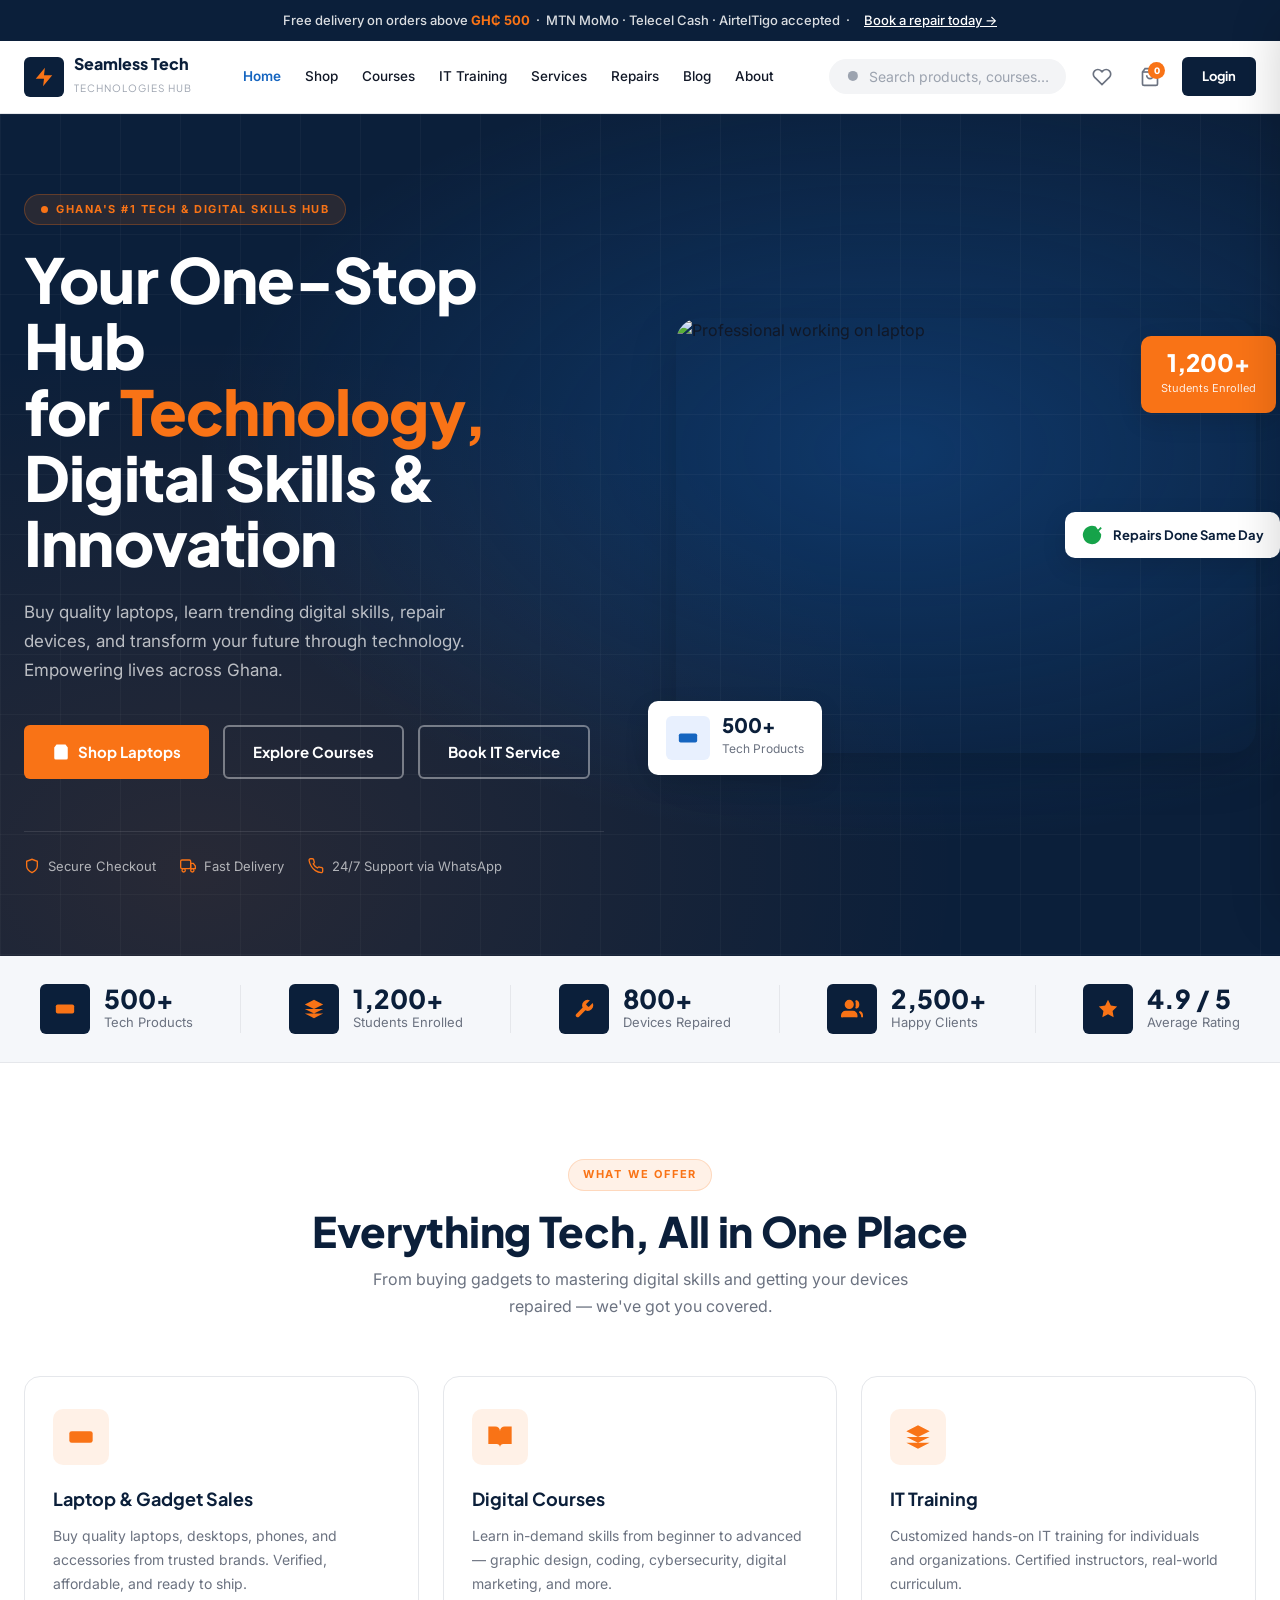
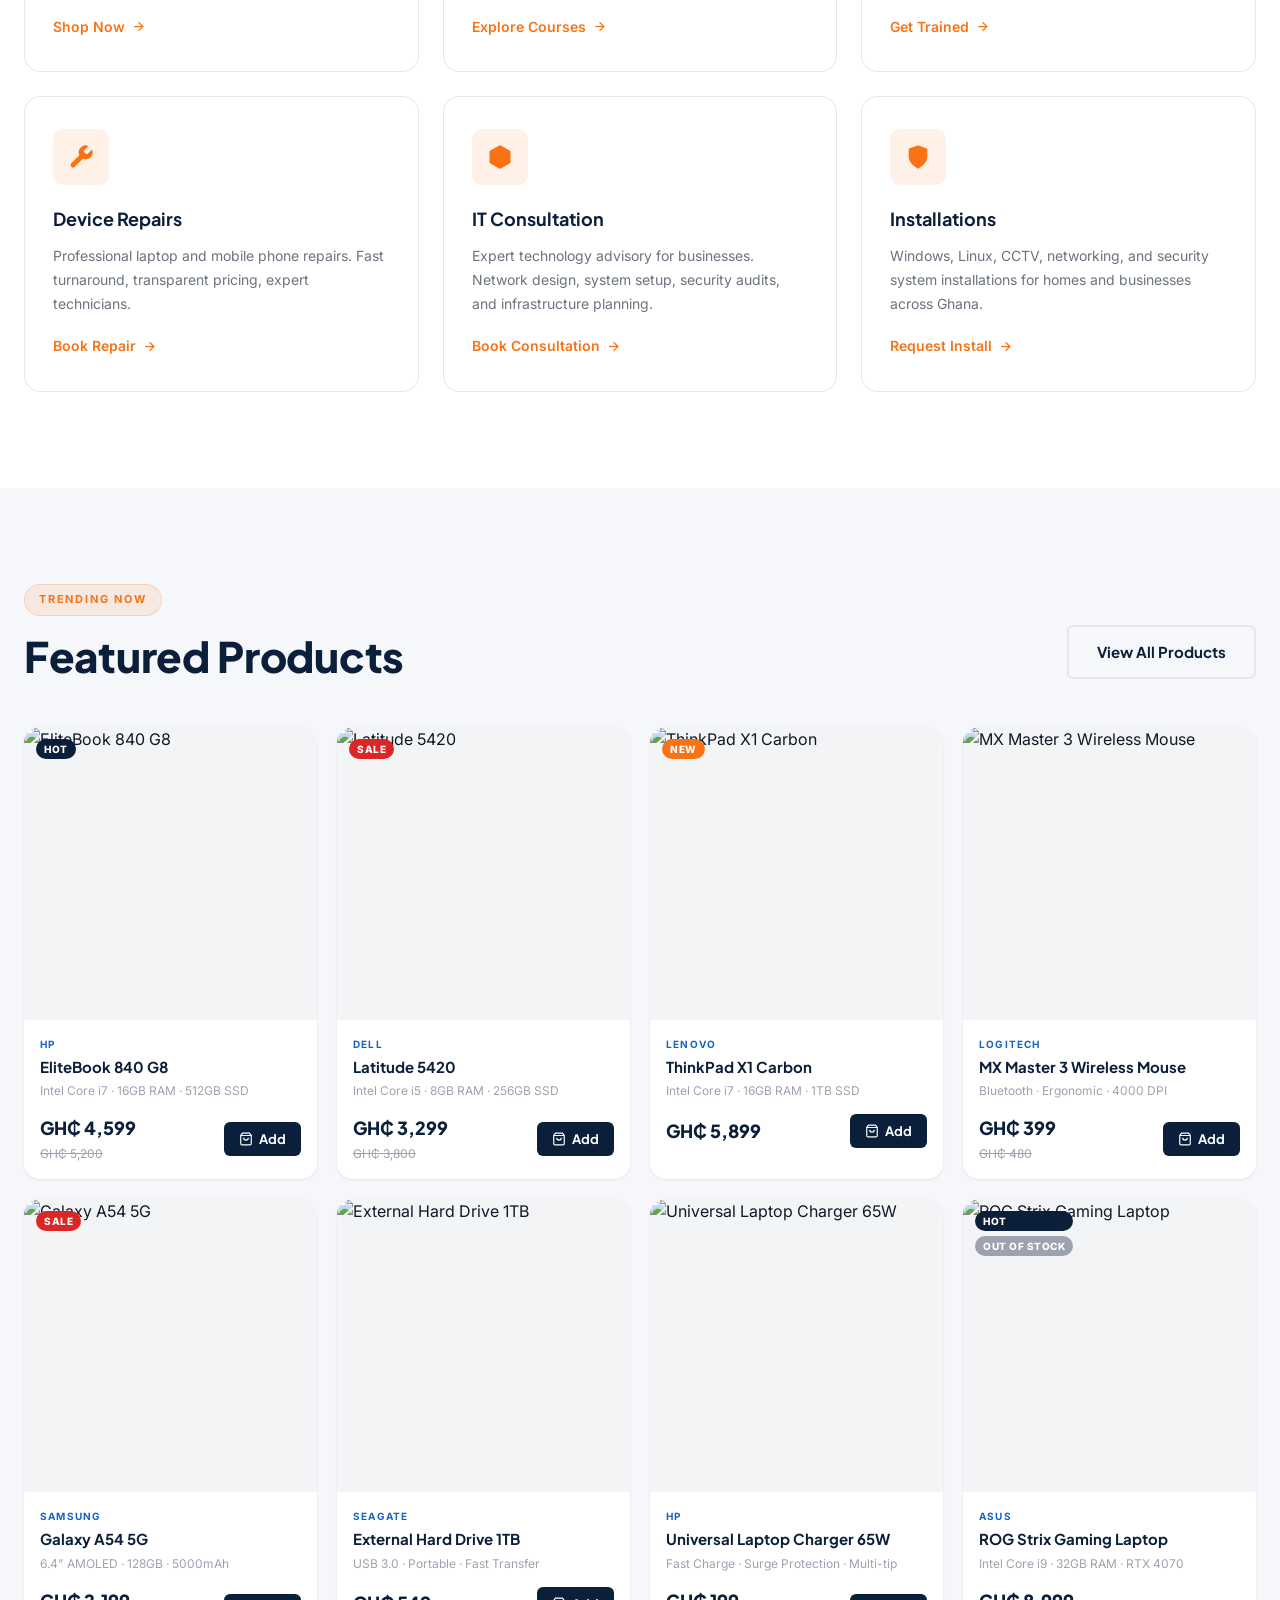
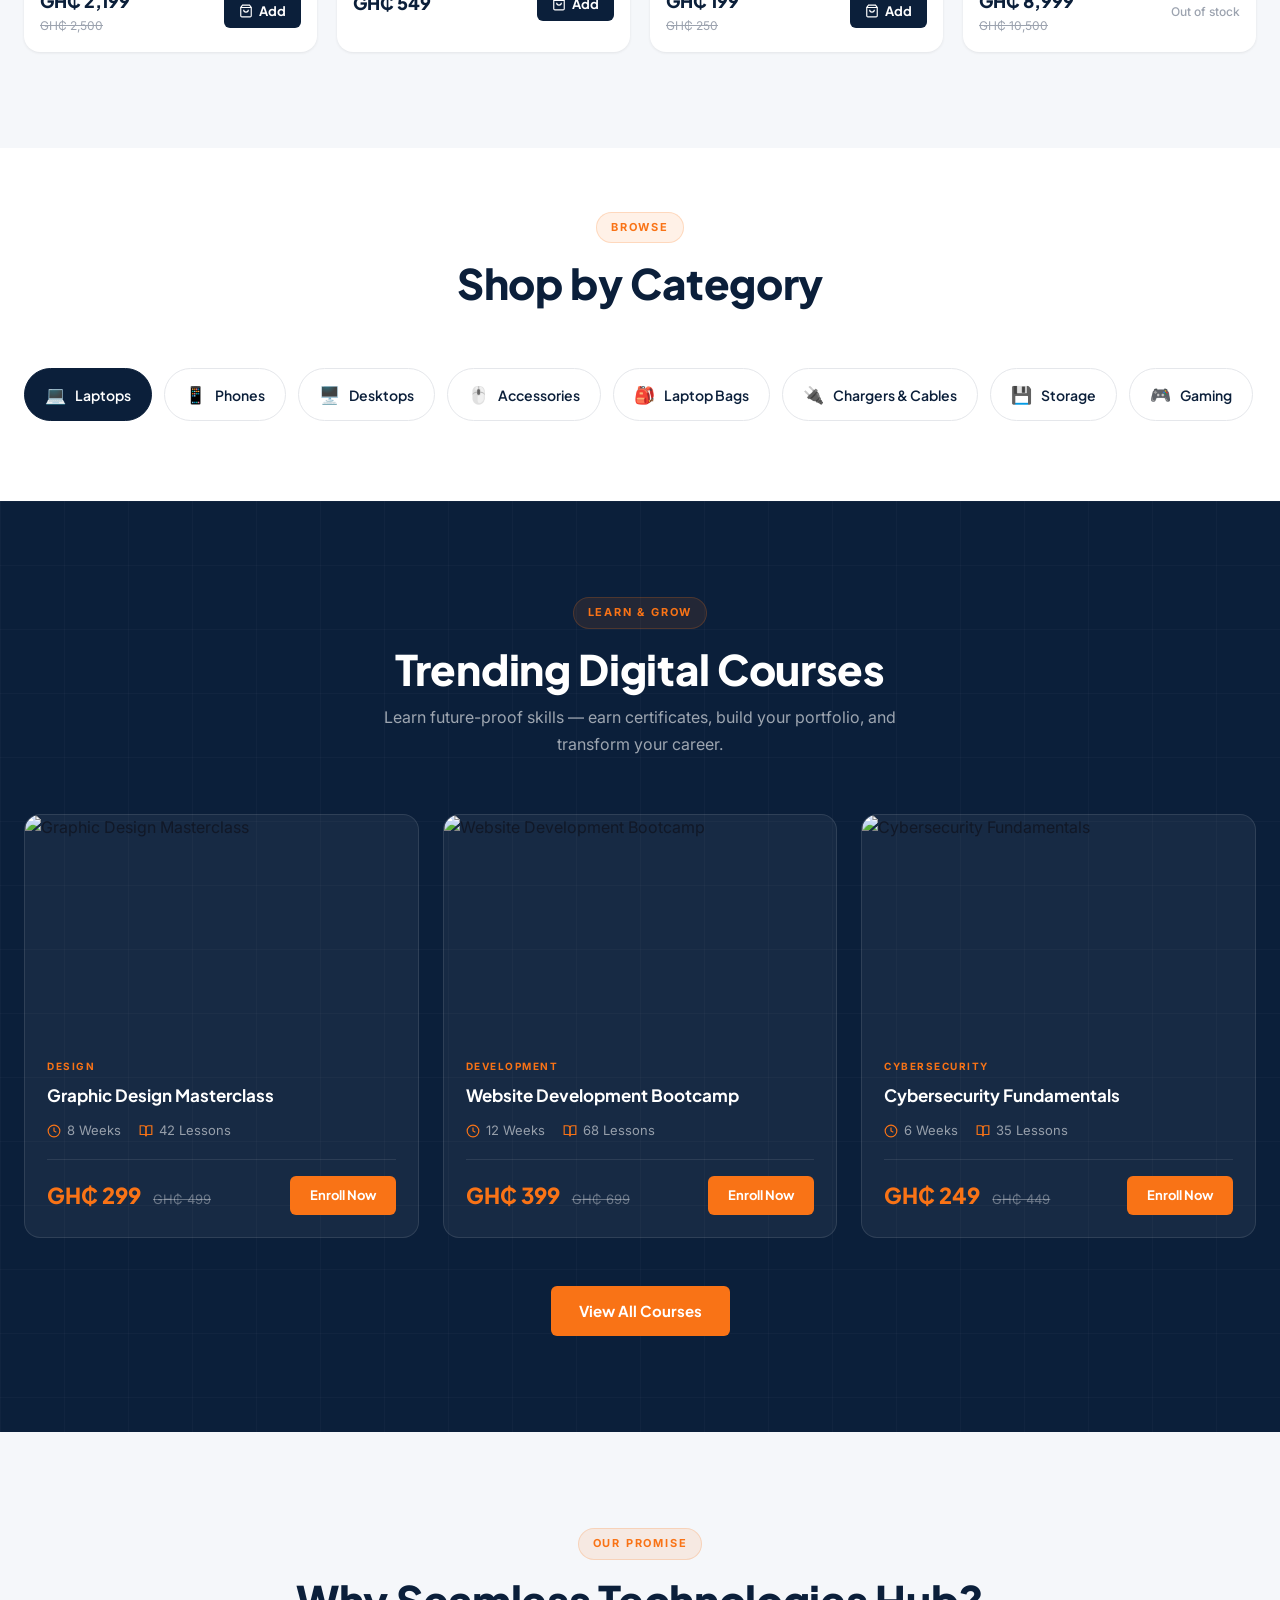
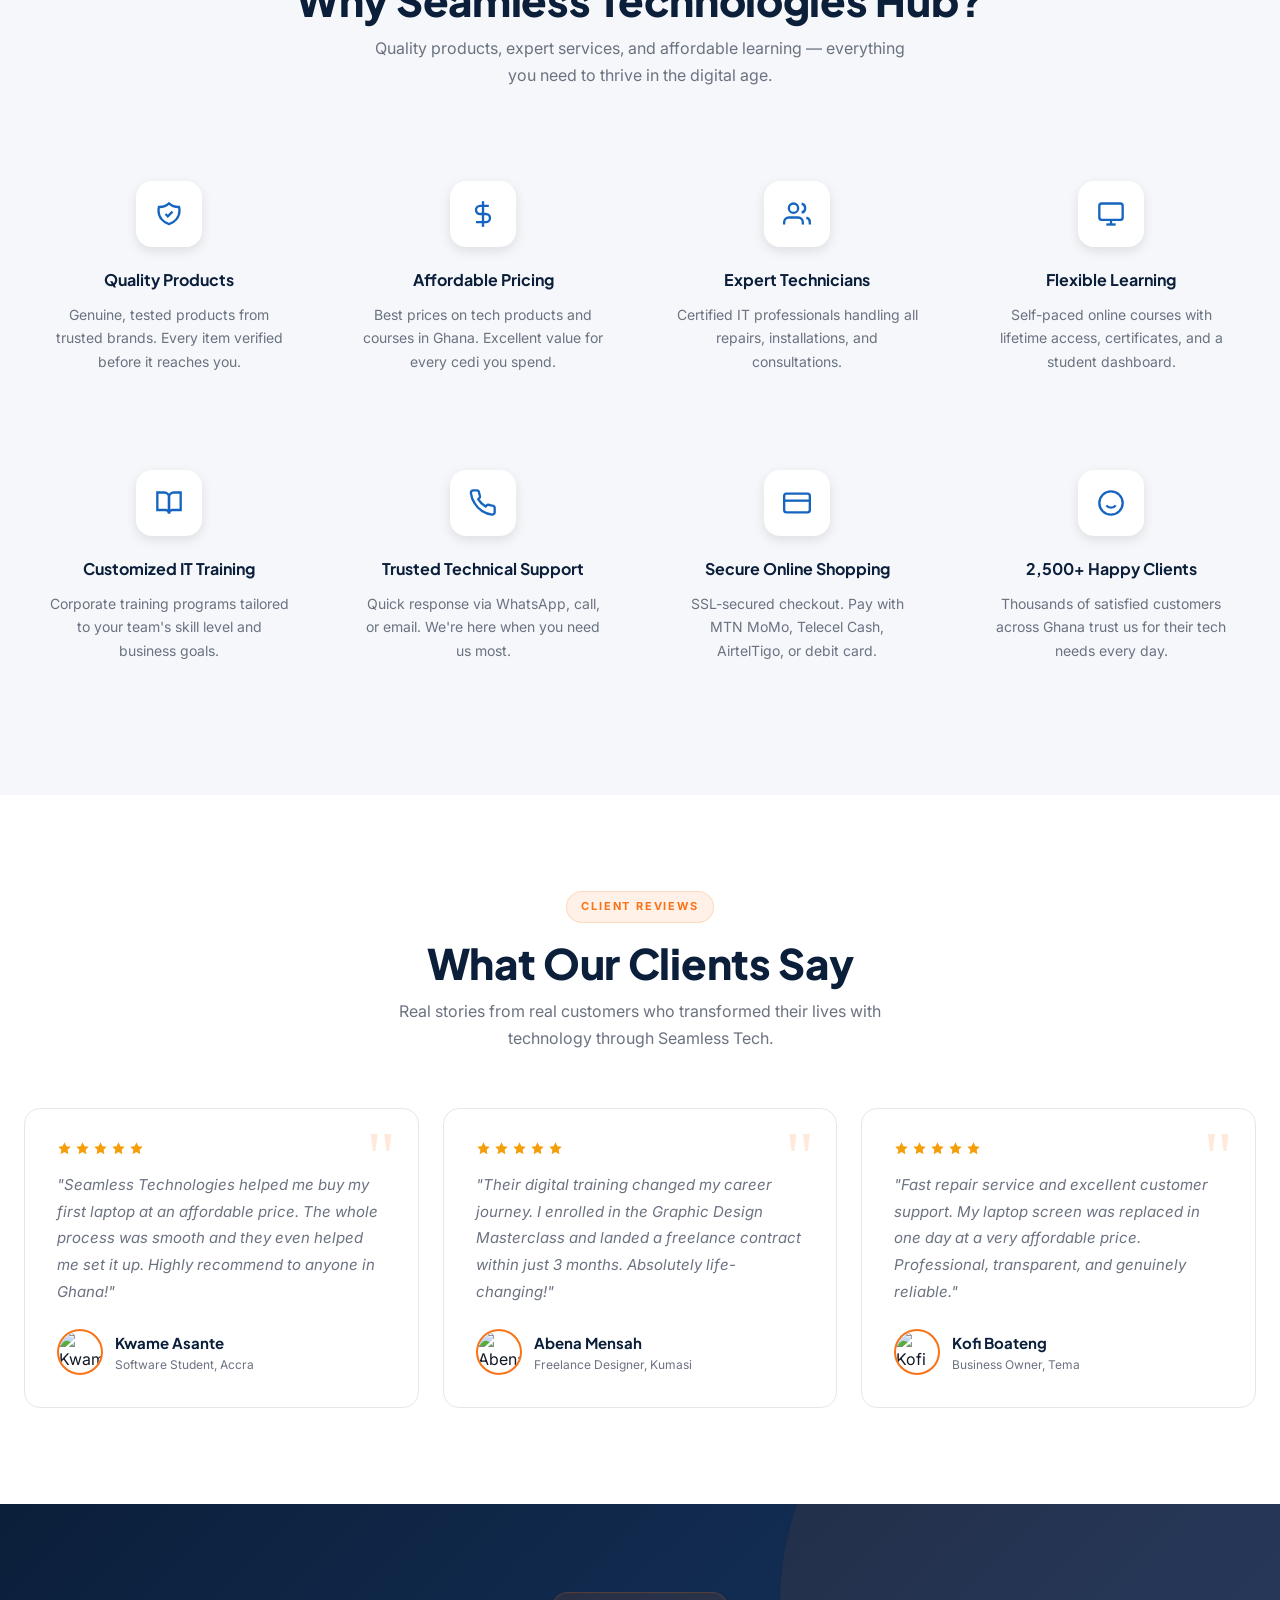
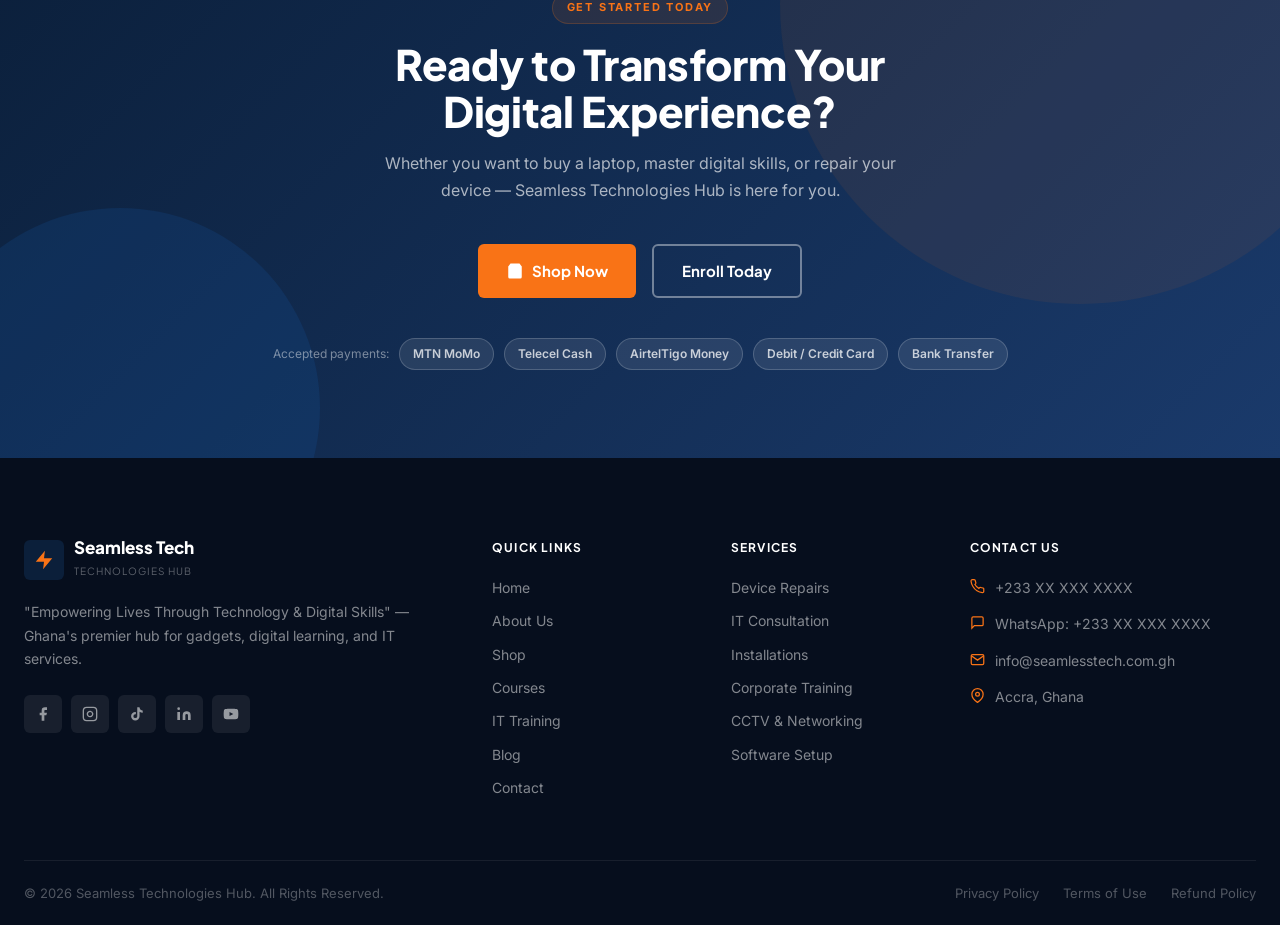
==== index.html @ dd92c3e2 "feat: homepage + project context for Seamless Technologies Hub Complete homepage build for Ghanaian " ====
<!DOCTYPE html>
<html lang="en">
<head>
  <meta charset="UTF-8">
  <meta name="viewport" content="width=device-width, initial-scale=1.0">
  <title>Seamless Technologies Hub — Empowering Lives Through Technology & Digital Skills</title>
  <meta name="description" content="Ghana's one-stop hub for quality laptops, digital courses, IT training, device repairs, and tech consultations.">
  <link rel="preconnect" href="https://fonts.googleapis.com">
  <link rel="preconnect" href="https://fonts.gstatic.com" crossorigin>
  <link href="https://fonts.googleapis.com/css2?family=Plus+Jakarta+Sans:wght@400;500;600;700;800&family=Inter:wght@300;400;500;600&display=swap" rel="stylesheet">
  <style>
    /* ─── DESIGN TOKENS ─────────────────────────────── */
    :root {
      --navy:       #0B1F3A;
      --navy-mid:   #1A3A6B;
      --blue:       #1565C0;
      --blue-lt:    #E8F0FE;
      --orange:     #F97316;
      --orange-dk:  #EA6508;
      --white:      #FFFFFF;
      --off-white:  #F5F7FA;
      --gray-100:   #F3F4F6;
      --gray-200:   #E5E7EB;
      --gray-400:   #9CA3AF;
      --gray-600:   #6B7280;
      --gray-900:   #111827;
      --green:      #16A34A;
      --red:        #DC2626;
      --amber:      #F59E0B;

      --font-head: 'Plus Jakarta Sans', sans-serif;
      --font-body: 'Inter', sans-serif;

      --shadow-sm: 0 1px 3px rgba(0,0,0,0.08);
      --shadow-md: 0 4px 12px rgba(0,0,0,0.10);
      --shadow-lg: 0 8px 24px rgba(0,0,0,0.12);
      --shadow-xl: 0 16px 48px rgba(0,0,0,0.18);

      --r-sm:   6px;
      --r-md:   10px;
      --r-lg:   16px;
      --r-xl:   24px;
      --r-full: 9999px;

      --ease: 200ms ease;
      --max-w: 1280px;
    }

    /* ─── RESET ─────────────────────────────────────── */
    *, *::before, *::after { box-sizing: border-box; margin: 0; padding: 0; }
    html { scroll-behavior: smooth; }
    body {
      font-family: var(--font-body);
      color: var(--gray-900);
      background: var(--white);
      line-height: 1.6;
      -webkit-font-smoothing: antialiased;
    }
    a { text-decoration: none; color: inherit; }
    img { display: block; max-width: 100%; }
    ul { list-style: none; }
    button { cursor: pointer; border: none; background: none; font-family: inherit; }

    /* ─── LAYOUT ─────────────────────────────────────── */
    .container { max-width: var(--max-w); margin: 0 auto; padding: 0 24px; }

    /* ─── TYPOGRAPHY HELPERS ─────────────────────────── */
    .eyebrow {
      display: inline-flex;
      align-items: center;
      gap: 8px;
      font-size: 11px;
      font-weight: 700;
      letter-spacing: 1.8px;
      text-transform: uppercase;
      color: var(--orange);
      background: rgba(249,115,22,0.10);
      border: 1px solid rgba(249,115,22,0.20);
      padding: 6px 14px;
      border-radius: var(--r-full);
      margin-bottom: 16px;
    }
    .section-title {
      font-family: var(--font-head);
      font-size: clamp(28px, 4vw, 42px);
      font-weight: 800;
      color: var(--navy);
      line-height: 1.12;
      letter-spacing: -0.3px;
    }
    .section-sub {
      font-size: 16px;
      color: var(--gray-600);
      margin-top: 12px;
      line-height: 1.7;
    }
    .section-head {
      text-align: center;
      margin-bottom: 56px;
    }
    .section-head .section-sub { max-width: 560px; margin: 12px auto 0; }

    /* ─── BUTTONS ────────────────────────────────────── */
    .btn {
      display: inline-flex;
      align-items: center;
      gap: 8px;
      padding: 13px 28px;
      border-radius: var(--r-sm);
      font-family: var(--font-head);
      font-weight: 700;
      font-size: 15px;
      transition: all var(--ease);
      cursor: pointer;
      border: none;
    }
    .btn svg { width: 18px; height: 18px; fill: currentColor; flex-shrink: 0; }
    .btn-primary { background: var(--orange); color: var(--white); }
    .btn-primary:hover { background: var(--orange-dk); transform: translateY(-2px); box-shadow: 0 8px 24px rgba(249,115,22,0.35); }
    .btn-navy { background: var(--navy); color: var(--white); }
    .btn-navy:hover { background: var(--navy-mid); transform: translateY(-2px); }
    .btn-ghost { background: transparent; color: var(--white); border: 2px solid rgba(255,255,255,0.40); }
    .btn-ghost:hover { background: var(--white); color: var(--navy); border-color: var(--white); }
    .btn-outline { background: transparent; color: var(--navy); border: 2px solid var(--gray-200); }
    .btn-outline:hover { border-color: var(--navy); background: var(--navy); color: var(--white); }
    .btn-sm { padding: 9px 18px; font-size: 13px; }

    /* ─── BADGES ─────────────────────────────────────── */
    .badge {
      display: inline-flex;
      align-items: center;
      font-size: 10px;
      font-weight: 800;
      letter-spacing: 0.5px;
      text-transform: uppercase;
      padding: 3px 8px;
      border-radius: var(--r-full);
      line-height: 1.4;
    }
    .badge-hot  { background: var(--navy);   color: var(--white); }
    .badge-sale { background: var(--red);    color: var(--white); }
    .badge-new  { background: var(--orange); color: var(--white); }
    .badge-oos  { background: var(--gray-400); color: var(--white); }

    /* ═══════════════════════════════════════════════════
       ANNOUNCEMENT BAR
    ═══════════════════════════════════════════════════ */
    .announce-bar {
      background: var(--navy);
      color: rgba(255,255,255,0.85);
      text-align: center;
      padding: 10px 24px;
      font-size: 13px;
      font-weight: 500;
    }
    .announce-bar strong { color: var(--orange); }
    .announce-bar a { color: var(--white); text-decoration: underline; margin-left: 8px; }

    /* ═══════════════════════════════════════════════════
       HEADER
    ═══════════════════════════════════════════════════ */
    .site-header {
      position: sticky;
      top: 0;
      z-index: 200;
      background: var(--white);
      border-bottom: 1px solid var(--gray-200);
      transition: box-shadow var(--ease);
    }
    .site-header.scrolled { box-shadow: var(--shadow-md); }

    .nav-wrap {
      display: flex;
      align-items: center;
      height: 72px;
      gap: 8px;
    }

    /* Logo */
    .logo {
      display: flex;
      align-items: center;
      gap: 10px;
      flex-shrink: 0;
      margin-right: 32px;
    }
    .logo-mark {
      width: 40px; height: 40px;
      background: var(--navy);
      border-radius: var(--r-sm);
      display: flex;
      align-items: center;
      justify-content: center;
    }
    .logo-mark svg { width: 22px; height: 22px; fill: var(--orange); }
    .logo-name { font-family: var(--font-head); }
    .logo-name strong { display: block; font-size: 16px; font-weight: 800; color: var(--navy); line-height: 1.1; }
    .logo-name span   { font-size: 10px; color: var(--gray-400); letter-spacing: 1px; text-transform: uppercase; }

    /* Nav links */
    .main-nav {
      display: flex;
      align-items: center;
      gap: 2px;
      flex: 1;
    }
    .nav-a {
      font-size: 13.5px;
      font-weight: 500;
      color: var(--gray-900);
      padding: 7px 11px;
      border-radius: var(--r-sm);
      transition: all var(--ease);
      white-space: nowrap;
    }
    .nav-a:hover { color: var(--blue); background: var(--blue-lt); }
    .nav-a.active { color: var(--blue); font-weight: 600; }

    /* Search */
    .search-wrap {
      display: flex;
      align-items: center;
      gap: 8px;
      background: var(--gray-100);
      border: 1.5px solid transparent;
      border-radius: var(--r-full);
      padding: 8px 16px;
      margin-left: auto;
      transition: all var(--ease);
    }
    .search-wrap:focus-within {
      border-color: var(--blue);
      background: var(--white);
      box-shadow: 0 0 0 3px var(--blue-lt);
    }
    .search-wrap svg { width: 15px; height: 15px; flex-shrink: 0; fill: var(--gray-400); }
    .search-wrap input {
      border: none; background: none; outline: none;
      font-size: 14px; font-family: var(--font-body);
      color: var(--gray-900); width: 180px;
    }
    .search-wrap input::placeholder { color: var(--gray-400); }

    /* Icon buttons */
    .icon-btn {
      width: 40px; height: 40px;
      display: flex; align-items: center; justify-content: center;
      border-radius: var(--r-sm);
      color: var(--gray-600);
      transition: all var(--ease);
      position: relative;
      flex-shrink: 0;
    }
    .icon-btn:hover { background: var(--gray-100); color: var(--navy); }
    .icon-btn svg { width: 20px; height: 20px; stroke: currentColor; fill: none; }
    .cart-badge {
      position: absolute; top: 5px; right: 5px;
      width: 17px; height: 17px;
      background: var(--orange); color: var(--white);
      font-size: 9px; font-weight: 800;
      border-radius: 50%;
      display: flex; align-items: center; justify-content: center;
    }

    .btn-login-nav {
      flex-shrink: 0;
      background: var(--navy); color: var(--white);
      padding: 9px 20px;
      border-radius: var(--r-sm);
      font-size: 13px; font-weight: 700;
      font-family: var(--font-head);
      transition: background var(--ease);
    }
    .btn-login-nav:hover { background: var(--blue); }

    .hamburger {
      display: none;
      flex-direction: column;
      gap: 5px;
      padding: 6px;
      border-radius: var(--r-sm);
      cursor: pointer;
      margin-left: auto;
    }
    .hamburger span { display: block; width: 22px; height: 2px; background: var(--gray-900); border-radius: 2px; transition: all 300ms ease; }

    /* Mobile nav dropdown */
    .mobile-nav {
      display: none;
      flex-direction: column;
      background: var(--white);
      border-top: 1px solid var(--gray-200);
      padding: 12px 0 20px;
      box-shadow: var(--shadow-md);
    }
    .mobile-nav.open { display: flex; }
    .mobile-nav .nav-a { padding: 11px 24px; border-radius: 0; }

    /* ═══════════════════════════════════════════════════
       HERO
    ═══════════════════════════════════════════════════ */
    .hero {
      background: var(--navy);
      min-height: 640px;
      display: flex;
      align-items: center;
      position: relative;
      overflow: hidden;
      padding: 80px 0;
    }
    .hero::before {
      content: '';
      position: absolute; inset: 0;
      background:
        radial-gradient(ellipse at 70% 40%, rgba(21,101,192,0.35) 0%, transparent 55%),
        radial-gradient(ellipse at 15% 90%, rgba(249,115,22,0.12) 0%, transparent 50%);
    }
    /* Decorative grid lines */
    .hero::after {
      content: '';
      position: absolute; inset: 0;
      background-image:
        linear-gradient(rgba(255,255,255,0.03) 1px, transparent 1px),
        linear-gradient(90deg, rgba(255,255,255,0.03) 1px, transparent 1px);
      background-size: 60px 60px;
    }

    .hero-grid {
      display: grid;
      grid-template-columns: 1fr 1fr;
      gap: 72px;
      align-items: center;
      position: relative;
      z-index: 1;
    }

    .hero-eyebrow {
      display: inline-flex;
      align-items: center;
      gap: 8px;
      background: rgba(249,115,22,0.12);
      border: 1px solid rgba(249,115,22,0.28);
      color: var(--orange);
      font-size: 11px;
      font-weight: 700;
      letter-spacing: 1.5px;
      text-transform: uppercase;
      padding: 6px 16px;
      border-radius: var(--r-full);
      margin-bottom: 22px;
    }
    .hero-pulse {
      width: 7px; height: 7px;
      background: var(--orange);
      border-radius: 50%;
      animation: pulse 1.6s ease-in-out infinite;
    }
    @keyframes pulse { 0%,100%{opacity:1;transform:scale(1)} 50%{opacity:0.4;transform:scale(0.8)} }

    .hero-title {
      font-family: var(--font-head);
      font-size: clamp(38px, 5.5vw, 62px);
      font-weight: 800;
      color: var(--white);
      line-height: 1.06;
      letter-spacing: -0.8px;
      margin-bottom: 22px;
    }
    .hero-title .accent { color: var(--orange); }

    .hero-sub {
      font-size: 17px;
      color: rgba(255,255,255,0.70);
      line-height: 1.70;
      margin-bottom: 40px;
      max-width: 480px;
    }

    .hero-actions {
      display: flex;
      flex-wrap: wrap;
      gap: 14px;
      margin-bottom: 52px;
    }

    .hero-trust {
      display: flex;
      gap: 24px;
      flex-wrap: wrap;
      padding-top: 24px;
      border-top: 1px solid rgba(255,255,255,0.10);
    }
    .hero-trust-item {
      display: flex;
      align-items: center;
      gap: 8px;
      font-size: 13px;
      color: rgba(255,255,255,0.65);
    }
    .hero-trust-item svg { width: 16px; height: 16px; stroke: var(--orange); fill: none; flex-shrink: 0; }

    /* Hero visual */
    .hero-visual { position: relative; }
    .hero-img {
      border-radius: var(--r-xl);
      overflow: hidden;
      box-shadow: var(--shadow-xl);
      aspect-ratio: 4/3;
    }
    .hero-img img {
      width: 100%; height: 100%;
      object-fit: cover;
    }

    /* Floating cards */
    .hero-float {
      position: absolute;
      background: var(--white);
      border-radius: var(--r-md);
      box-shadow: var(--shadow-lg);
    }
    .hf-1 {
      bottom: -22px; left: -28px;
      padding: 14px 18px;
      display: flex; align-items: center; gap: 12px;
    }
    .hf-1-icon {
      width: 44px; height: 44px;
      background: var(--blue-lt);
      border-radius: var(--r-sm);
      display: flex; align-items: center; justify-content: center;
      flex-shrink: 0;
    }
    .hf-1-icon svg { width: 22px; height: 22px; fill: var(--blue); }
    .hf-1 strong { display: block; font-family: var(--font-head); font-size: 20px; font-weight: 800; color: var(--navy); line-height: 1; }
    .hf-1 span   { font-size: 12px; color: var(--gray-600); }
    .hf-2 {
      top: 18px; right: -20px;
      background: var(--orange);
      color: var(--white);
      text-align: center;
      padding: 14px 20px;
      min-width: 110px;
    }
    .hf-2 strong { display: block; font-family: var(--font-head); font-size: 24px; font-weight: 800; line-height: 1; }
    .hf-2 span   { font-size: 11px; opacity: 0.88; }
    .hf-3 {
      top: 50%; right: -24px;
      transform: translateY(-50%);
      padding: 12px 16px;
      display: flex; align-items: center; gap: 10px;
    }
    .hf-3 svg { width: 22px; height: 22px; fill: var(--green); flex-shrink: 0; }
    .hf-3 strong { font-family: var(--font-head); font-size: 13px; font-weight: 700; color: var(--navy); }

    /* ═══════════════════════════════════════════════════
       SOCIAL PROOF STRIP
    ═══════════════════════════════════════════════════ */
    .proof-strip {
      background: var(--off-white);
      border-bottom: 1px solid var(--gray-200);
      padding: 28px 0;
    }
    .proof-grid {
      display: flex;
      align-items: center;
      justify-content: space-around;
      gap: 16px;
      flex-wrap: wrap;
    }
    .proof-item {
      display: flex;
      align-items: center;
      gap: 14px;
    }
    .proof-icon {
      width: 50px; height: 50px;
      background: var(--navy);
      border-radius: var(--r-sm);
      display: flex; align-items: center; justify-content: center;
      flex-shrink: 0;
    }
    .proof-icon svg { width: 22px; height: 22px; fill: var(--orange); }
    .proof-num   { font-family: var(--font-head); font-size: 26px; font-weight: 800; color: var(--navy); line-height: 1; }
    .proof-label { font-size: 13px; color: var(--gray-600); }
    .proof-divider { width: 1px; height: 48px; background: var(--gray-200); }

    /* ═══════════════════════════════════════════════════
       SERVICES
    ═══════════════════════════════════════════════════ */
    .services-sec { padding: 96px 0; background: var(--white); }

    .services-grid {
      display: grid;
      grid-template-columns: repeat(3, 1fr);
      gap: 24px;
    }
    .svc-card {
      padding: 32px 28px;
      border: 1.5px solid var(--gray-200);
      border-radius: var(--r-lg);
      transition: all 280ms ease;
      position: relative;
      overflow: hidden;
      cursor: pointer;
    }
    .svc-card::after {
      content: '';
      position: absolute; inset: 0;
      background: linear-gradient(135deg, var(--navy) 0%, var(--navy-mid) 100%);
      opacity: 0;
      transition: opacity 280ms ease;
    }
    .svc-card:hover { border-color: var(--navy); transform: translateY(-5px); box-shadow: var(--shadow-lg); }
    .svc-card:hover::after { opacity: 1; }
    .svc-card > * { position: relative; z-index: 1; }

    .svc-icon {
      width: 56px; height: 56px;
      background: rgba(249,115,22,0.10);
      border-radius: var(--r-md);
      display: flex; align-items: center; justify-content: center;
      margin-bottom: 20px;
      transition: background var(--ease);
    }
    .svc-icon svg { width: 28px; height: 28px; fill: var(--orange); }
    .svc-card:hover .svc-icon { background: rgba(249,115,22,0.18); }

    .svc-title { font-family: var(--font-head); font-size: 18px; font-weight: 700; color: var(--navy); margin-bottom: 10px; transition: color var(--ease); }
    .svc-desc  { font-size: 14px; color: var(--gray-600); line-height: 1.7; transition: color var(--ease); }
    .svc-card:hover .svc-title { color: var(--white); }
    .svc-card:hover .svc-desc  { color: rgba(255,255,255,0.72); }

    .svc-link {
      display: inline-flex;
      align-items: center;
      gap: 6px;
      margin-top: 20px;
      font-size: 14px;
      font-weight: 600;
      color: var(--orange);
    }
    .svc-link svg { width: 15px; height: 15px; stroke: currentColor; fill: none; transition: transform var(--ease); }
    .svc-card:hover .svc-link svg { transform: translateX(4px); }

    /* ═══════════════════════════════════════════════════
       PRODUCTS
    ═══════════════════════════════════════════════════ */
    .products-sec { padding: 96px 0; background: var(--off-white); }

    .sec-row {
      display: flex;
      align-items: flex-end;
      justify-content: space-between;
      margin-bottom: 48px;
      gap: 16px;
    }

    .products-grid {
      display: grid;
      grid-template-columns: repeat(4, 1fr);
      gap: 20px;
    }

    .prod-card {
      background: var(--white);
      border-radius: var(--r-lg);
      overflow: hidden;
      box-shadow: var(--shadow-sm);
      transition: all 280ms ease;
      position: relative;
    }
    .prod-card:hover { box-shadow: var(--shadow-lg); transform: translateY(-5px); }

    .prod-img-wrap {
      position: relative;
      aspect-ratio: 1 / 1;
      overflow: hidden;
      background: var(--gray-100);
    }
    .prod-img-wrap img {
      width: 100%; height: 100%;
      object-fit: cover;
      transition: transform 400ms ease;
    }
    .prod-card:hover .prod-img-wrap img { transform: scale(1.06); }

    .prod-badges {
      position: absolute; top: 12px; left: 12px;
      display: flex; flex-direction: column; gap: 5px;
    }

    .prod-quick {
      position: absolute; top: 12px; right: 12px;
      display: flex; flex-direction: column; gap: 7px;
      opacity: 0;
      transform: translateX(10px);
      transition: all 250ms ease;
    }
    .prod-card:hover .prod-quick { opacity: 1; transform: translateX(0); }

    .prod-quick-btn {
      width: 36px; height: 36px;
      background: var(--white);
      border-radius: var(--r-sm);
      display: flex; align-items: center; justify-content: center;
      box-shadow: var(--shadow-md);
      color: var(--gray-600);
      transition: all var(--ease);
    }
    .prod-quick-btn:hover { background: var(--navy); color: var(--white); }
    .prod-quick-btn svg { width: 15px; height: 15px; stroke: currentColor; fill: none; }

    .prod-body { padding: 16px; }
    .prod-brand { font-size: 10px; font-weight: 700; letter-spacing: 1.2px; text-transform: uppercase; color: var(--blue); margin-bottom: 5px; }
    .prod-name  { font-family: var(--font-head); font-size: 15px; font-weight: 700; color: var(--navy); line-height: 1.3; margin-bottom: 6px; }
    .prod-meta  { font-size: 12px; color: var(--gray-400); margin-bottom: 14px; line-height: 1.5; }

    .prod-foot {
      display: flex;
      align-items: center;
      justify-content: space-between;
      gap: 8px;
    }
    .prod-price { font-family: var(--font-head); font-size: 18px; font-weight: 800; color: var(--navy); }
    .prod-old   { font-size: 12px; color: var(--gray-400); text-decoration: line-through; display: block; margin-top: 1px; }

    .atc-btn {
      display: flex; align-items: center; gap: 6px;
      background: var(--navy); color: var(--white);
      padding: 9px 15px;
      border-radius: var(--r-sm);
      font-family: var(--font-head);
      font-size: 13px; font-weight: 700;
      transition: all var(--ease);
      flex-shrink: 0;
    }
    .atc-btn:hover { background: var(--orange); }
    .atc-btn svg { width: 14px; height: 14px; stroke: currentColor; fill: none; }

    /* ═══════════════════════════════════════════════════
       CATEGORIES
    ═══════════════════════════════════════════════════ */
    .cats-sec { padding: 64px 0; background: var(--white); }

    .cats-scroll {
      display: flex;
      gap: 12px;
      overflow-x: auto;
      padding: 6px 0 16px;
      scrollbar-width: none;
      -webkit-overflow-scrolling: touch;
    }
    .cats-scroll::-webkit-scrollbar { display: none; }

    .cat-chip {
      flex-shrink: 0;
      display: flex; align-items: center; gap: 9px;
      padding: 12px 20px;
      border: 1.5px solid var(--gray-200);
      border-radius: var(--r-full);
      font-family: var(--font-head);
      font-size: 14px; font-weight: 600;
      color: var(--navy);
      transition: all var(--ease);
      cursor: pointer;
      white-space: nowrap;
      background: var(--white);
    }
    .cat-chip:hover, .cat-chip.active {
      background: var(--navy);
      color: var(--white);
      border-color: var(--navy);
    }
    .cat-chip .emoji { font-size: 17px; }

    /* ═══════════════════════════════════════════════════
       COURSES
    ═══════════════════════════════════════════════════ */
    .courses-sec {
      padding: 96px 0;
      background: var(--navy);
      position: relative;
      overflow: hidden;
    }
    .courses-sec::before {
      content: '';
      position: absolute; inset: 0;
      background-image:
        linear-gradient(rgba(255,255,255,0.025) 1px, transparent 1px),
        linear-gradient(90deg, rgba(255,255,255,0.025) 1px, transparent 1px);
      background-size: 64px 64px;
    }
    .courses-sec .section-title { color: var(--white); }
    .courses-sec .section-sub   { color: rgba(255,255,255,0.60); }

    .courses-grid {
      display: grid;
      grid-template-columns: repeat(3, 1fr);
      gap: 24px;
      position: relative;
      z-index: 1;
    }

    .course-card {
      background: rgba(255,255,255,0.05);
      border: 1px solid rgba(255,255,255,0.10);
      border-radius: var(--r-lg);
      overflow: hidden;
      transition: all 280ms ease;
    }
    .course-card:hover {
      background: rgba(255,255,255,0.09);
      border-color: rgba(249,115,22,0.45);
      transform: translateY(-5px);
    }

    .course-thumb { aspect-ratio: 16/9; overflow: hidden; }
    .course-thumb img {
      width: 100%; height: 100%;
      object-fit: cover;
      transition: transform 400ms ease;
    }
    .course-card:hover .course-thumb img { transform: scale(1.06); }

    .course-body { padding: 22px; }
    .course-cat   { font-size: 10px; font-weight: 700; letter-spacing: 1.5px; text-transform: uppercase; color: var(--orange); margin-bottom: 10px; }
    .course-title { font-family: var(--font-head); font-size: 17px; font-weight: 700; color: var(--white); line-height: 1.3; margin-bottom: 14px; }

    .course-meta { display: flex; gap: 18px; margin-bottom: 18px; }
    .c-meta-item {
      display: flex; align-items: center; gap: 6px;
      font-size: 13px; color: rgba(255,255,255,0.55);
    }
    .c-meta-item svg { width: 14px; height: 14px; stroke: var(--orange); fill: none; flex-shrink: 0; }

    .course-foot {
      display: flex; align-items: center; justify-content: space-between;
      padding-top: 16px;
      border-top: 1px solid rgba(255,255,255,0.09);
    }
    .course-price { font-family: var(--font-head); font-size: 22px; font-weight: 800; color: var(--orange); }
    .course-old   { font-size: 13px; color: rgba(255,255,255,0.35); text-decoration: line-through; margin-left: 8px; vertical-align: middle; }

    .enroll-btn {
      background: var(--orange); color: var(--white);
      padding: 9px 20px;
      border-radius: var(--r-sm);
      font-family: var(--font-head);
      font-size: 13px; font-weight: 700;
      transition: all var(--ease);
    }
    .enroll-btn:hover { background: var(--orange-dk); transform: translateY(-1px); }

    /* ═══════════════════════════════════════════════════
       WHY CHOOSE US
    ═══════════════════════════════════════════════════ */
    .why-sec { padding: 96px 0; background: var(--off-white); }

    .why-grid {
      display: grid;
      grid-template-columns: repeat(4, 1fr);
      gap: 24px;
    }

    .why-card { text-align: center; padding: 36px 24px; }
    .why-icon {
      width: 66px; height: 66px;
      background: var(--white);
      border-radius: var(--r-lg);
      box-shadow: var(--shadow-md);
      display: flex; align-items: center; justify-content: center;
      margin: 0 auto 20px;
      transition: all var(--ease);
    }
    .why-card:hover .why-icon { background: var(--navy); box-shadow: var(--shadow-lg); }
    .why-icon svg { width: 28px; height: 28px; stroke: var(--blue); fill: none; transition: stroke var(--ease); }
    .why-card:hover .why-icon svg { stroke: var(--orange); }

    .why-title { font-family: var(--font-head); font-size: 16px; font-weight: 700; color: var(--navy); margin-bottom: 10px; }
    .why-desc  { font-size: 14px; color: var(--gray-600); line-height: 1.70; }

    /* ═══════════════════════════════════════════════════
       TESTIMONIALS
    ═══════════════════════════════════════════════════ */
    .testi-sec { padding: 96px 0; background: var(--white); }

    .testi-grid {
      display: grid;
      grid-template-columns: repeat(3, 1fr);
      gap: 24px;
    }

    .testi-card {
      padding: 32px;
      border: 1.5px solid var(--gray-200);
      border-radius: var(--r-lg);
      position: relative;
      transition: all 280ms ease;
    }
    .testi-card:hover { border-color: var(--orange); box-shadow: var(--shadow-md); }

    .testi-quote {
      font-size: 72px; line-height: 1;
      color: var(--orange); opacity: 0.15;
      font-family: Georgia, serif;
      position: absolute;
      top: 12px; right: 22px;
      user-select: none;
    }

    .stars { display: flex; gap: 3px; margin-bottom: 16px; }
    .stars svg { width: 15px; height: 15px; fill: var(--amber); }

    .testi-text {
      font-size: 15px;
      color: var(--gray-600);
      line-height: 1.78;
      font-style: italic;
      margin-bottom: 24px;
    }

    .testi-author { display: flex; align-items: center; gap: 12px; }
    .testi-avatar {
      width: 46px; height: 46px;
      border-radius: 50%;
      object-fit: cover;
      border: 2.5px solid var(--orange);
      flex-shrink: 0;
    }
    .author-name { font-family: var(--font-head); font-size: 15px; font-weight: 700; color: var(--navy); }
    .author-role { font-size: 12px; color: var(--gray-600); }

    /* ═══════════════════════════════════════════════════
       CTA BANNER
    ═══════════════════════════════════════════════════ */
    .cta-sec {
      padding: 88px 0;
      background: linear-gradient(135deg, var(--navy) 0%, #1A3A6B 100%);
      position: relative;
      overflow: hidden;
    }
    .cta-sec::before {
      content: '';
      position: absolute;
      width: 600px; height: 600px;
      border-radius: 50%;
      background: rgba(249,115,22,0.07);
      top: -200px; right: -100px;
    }
    .cta-sec::after {
      content: '';
      position: absolute;
      width: 400px; height: 400px;
      border-radius: 50%;
      background: rgba(21,101,192,0.15);
      bottom: -150px; left: -80px;
    }
    .cta-inner {
      text-align: center;
      position: relative;
      z-index: 1;
    }
    .cta-inner .section-title { color: var(--white); }
    .cta-inner .section-sub   { color: rgba(255,255,255,0.65); max-width: 520px; margin: 16px auto 40px; }

    .cta-actions { display: flex; gap: 16px; justify-content: center; flex-wrap: wrap; }

    .pay-row {
      margin-top: 40px;
      display: flex;
      align-items: center;
      justify-content: center;
      gap: 10px;
      flex-wrap: wrap;
    }
    .pay-label { font-size: 12px; color: rgba(255,255,255,0.45); }
    .pay-chip {
      background: rgba(255,255,255,0.09);
      border: 1px solid rgba(255,255,255,0.18);
      color: rgba(255,255,255,0.75);
      font-size: 12px; font-weight: 600;
      padding: 5px 13px;
      border-radius: var(--r-full);
    }

    /* ═══════════════════════════════════════════════════
       FOOTER
    ═══════════════════════════════════════════════════ */
    .site-footer { background: #060E1D; color: rgba(255,255,255,0.65); }

    .footer-top { padding: 80px 0 60px; }
    .footer-grid {
      display: grid;
      grid-template-columns: 2.2fr 1fr 1fr 1.5fr;
      gap: 48px;
    }

    .ft-about .logo-name strong { color: var(--white); font-size: 17px; }
    .ft-about .logo-name span   { color: rgba(255,255,255,0.35); }

    .ft-tagline {
      font-size: 14px;
      line-height: 1.70;
      color: rgba(255,255,255,0.50);
      margin: 18px 0 24px;
    }

    .ft-socials { display: flex; gap: 9px; }
    .social-btn {
      width: 38px; height: 38px;
      background: rgba(255,255,255,0.07);
      border-radius: var(--r-sm);
      display: flex; align-items: center; justify-content: center;
      color: rgba(255,255,255,0.55);
      transition: all var(--ease);
    }
    .social-btn:hover { background: var(--orange); color: var(--white); }
    .social-btn svg { width: 16px; height: 16px; fill: currentColor; }

    .ft-col h4 {
      font-family: var(--font-head);
      font-size: 12px; font-weight: 700;
      color: var(--white);
      letter-spacing: 1.2px;
      text-transform: uppercase;
      margin-bottom: 20px;
    }
    .ft-links { display: flex; flex-direction: column; gap: 11px; }
    .ft-links a {
      font-size: 14px;
      color: rgba(255,255,255,0.50);
      transition: color var(--ease);
    }
    .ft-links a:hover { color: var(--orange); }

    .ft-contact-row {
      display: flex;
      align-items: flex-start;
      gap: 10px;
      font-size: 14px;
      color: rgba(255,255,255,0.50);
      margin-bottom: 14px;
    }
    .ft-contact-row svg { width: 15px; height: 15px; stroke: var(--orange); fill: none; flex-shrink: 0; margin-top: 2px; }

    .footer-bottom {
      border-top: 1px solid rgba(255,255,255,0.07);
      padding: 22px 0;
      display: flex;
      align-items: center;
      justify-content: space-between;
      gap: 16px;
    }
    .footer-bottom p { font-size: 13px; color: rgba(255,255,255,0.30); }
    .footer-bottom-links { display: flex; gap: 24px; }
    .footer-bottom-links a { font-size: 13px; color: rgba(255,255,255,0.30); transition: color var(--ease); }
    .footer-bottom-links a:hover { color: var(--white); }

    /* ═══════════════════════════════════════════════════
       CART DRAWER
    ═══════════════════════════════════════════════════ */
    .overlay {
      position: fixed; inset: 0;
      background: rgba(0,0,0,0.52);
      z-index: 300;
      opacity: 0; pointer-events: none;
      transition: opacity 320ms ease;
    }
    .overlay.open { opacity: 1; pointer-events: all; }

    .cart-drawer {
      position: fixed;
      top: 0; right: 0;
      width: 400px; max-width: 100vw;
      height: 100vh;
      background: var(--white);
      z-index: 301;
      transform: translateX(100%);
      transition: transform 360ms cubic-bezier(0.4,0,0.2,1);
      display: flex; flex-direction: column;
      box-shadow: var(--shadow-xl);
    }
    .cart-drawer.open { transform: translateX(0); }

    .cd-head {
      padding: 20px 24px;
      border-bottom: 1px solid var(--gray-200);
      display: flex; align-items: center; justify-content: space-between;
    }
    .cd-head h3 { font-family: var(--font-head); font-size: 18px; font-weight: 700; color: var(--navy); }
    .cd-close {
      width: 36px; height: 36px;
      background: var(--gray-100);
      border-radius: var(--r-sm);
      display: flex; align-items: center; justify-content: center;
      color: var(--gray-600);
      transition: all var(--ease);
      cursor: pointer;
    }
    .cd-close:hover { background: var(--navy); color: var(--white); }
    .cd-close svg { width: 17px; height: 17px; stroke: currentColor; fill: none; }

    .cd-body { flex: 1; overflow-y: auto; padding: 20px 24px; }

    .cd-empty { text-align: center; padding: 60px 0; }
    .cd-empty svg { width: 60px; height: 60px; stroke: var(--gray-200); fill: none; margin: 0 auto 16px; }
    .cd-empty p { font-size: 15px; color: var(--gray-400); }

    .cd-item {
      display: flex; gap: 12px;
      padding: 14px 0;
      border-bottom: 1px solid var(--gray-100);
    }
    .cd-item img { width: 64px; height: 64px; object-fit: cover; border-radius: var(--r-sm); flex-shrink: 0; }
    .cd-item-name { font-family: var(--font-head); font-size: 14px; font-weight: 700; color: var(--navy); margin-bottom: 4px; }
    .cd-item-price { font-size: 13px; color: var(--gray-600); margin-bottom: 8px; }
    .cd-qty { display: flex; align-items: center; gap: 8px; }
    .cd-qty button {
      width: 28px; height: 28px;
      border: 1.5px solid var(--gray-200);
      border-radius: 4px;
      font-size: 16px;
      display: flex; align-items: center; justify-content: center;
      transition: all var(--ease);
      cursor: pointer;
      background: none;
    }
    .cd-qty button:hover { border-color: var(--navy); background: var(--navy); color: var(--white); }
    .cd-qty span { font-size: 14px; font-weight: 600; min-width: 20px; text-align: center; }
    .cd-item-total { font-family: var(--font-head); font-size: 15px; font-weight: 800; color: var(--orange); margin-left: auto; white-space: nowrap; }

    .cd-foot { padding: 20px 24px; border-top: 1px solid var(--gray-200); }
    .cd-total-row { display: flex; justify-content: space-between; align-items: center; margin-bottom: 16px; }
    .cd-total-row span { font-size: 14px; color: var(--gray-600); }
    .cd-total-row strong { font-family: var(--font-head); font-size: 22px; font-weight: 800; color: var(--navy); }
    .cd-checkout {
      width: 100%;
      background: var(--orange); color: var(--white);
      padding: 15px;
      border-radius: var(--r-sm);
      font-family: var(--font-head);
      font-size: 16px; font-weight: 700;
      border: none; cursor: pointer;
      transition: background var(--ease);
    }
    .cd-checkout:hover { background: var(--orange-dk); }

    /* ═══════════════════════════════════════════════════
       RESPONSIVE
    ═══════════════════════════════════════════════════ */
    @media (max-width: 1100px) {
      .products-grid { grid-template-columns: repeat(3, 1fr); }
      .why-grid      { grid-template-columns: repeat(2, 1fr); }
      .footer-grid   { grid-template-columns: 1fr 1fr; gap: 36px; }
    }

    @media (max-width: 900px) {
      .hero-grid     { grid-template-columns: 1fr; }
      .hero-visual   { display: none; }
      .hero          { padding: 64px 0; min-height: unset; }
      .services-grid { grid-template-columns: repeat(2, 1fr); }
      .products-grid { grid-template-columns: repeat(2, 1fr); }
      .courses-grid  { grid-template-columns: repeat(2, 1fr); }
      .testi-grid    { grid-template-columns: repeat(2, 1fr); }
      .main-nav, .search-wrap { display: none; }
      .hamburger     { display: flex; }
      .proof-divider { display: none; }
      .sec-row       { flex-direction: column; align-items: flex-start; gap: 16px; }
    }

    @media (max-width: 640px) {
      .services-grid { grid-template-columns: 1fr; }
      .products-grid { grid-template-columns: repeat(2, 1fr); }
      .courses-grid  { grid-template-columns: 1fr; }
      .testi-grid    { grid-template-columns: 1fr; }
      .why-grid      { grid-template-columns: 1fr 1fr; }
      .footer-grid   { grid-template-columns: 1fr; }
      .footer-bottom { flex-direction: column; text-align: center; }
      .hero-actions  { flex-direction: column; }
      .hero-actions .btn { width: 100%; justify-content: center; }
      .cta-actions   { flex-direction: column; align-items: center; }
      .proof-grid    { justify-content: flex-start; gap: 20px; }
      .announce-bar  { font-size: 11px; }
    }

    @media (max-width: 380px) {
      .products-grid { grid-template-columns: 1fr; }
      .why-grid      { grid-template-columns: 1fr; }
    }
  </style>
</head>
<body>

<!-- ── ANNOUNCEMENT BAR ───────────────────────────── -->
<div class="announce-bar">
  Free delivery on orders above <strong>GH₵ 500</strong> &nbsp;·&nbsp;
  MTN MoMo · Telecel Cash · AirtelTigo accepted &nbsp;·&nbsp;
  <a href="#">Book a repair today →</a>
</div>

<!-- ── HEADER ─────────────────────────────────────── -->
<header class="site-header" id="siteHeader">
  <div class="container">
    <div class="nav-wrap">

      <a href="/" class="logo">
        <div class="logo-mark">
          <svg viewBox="0 0 24 24"><path d="M13 2L3 14h9l-1 8 10-12h-9l1-8z"/></svg>
        </div>
        <div class="logo-name">
          <strong>Seamless Tech</strong>
          <span>Technologies Hub</span>
        </div>
      </a>

      <nav class="main-nav">
        <a href="#" class="nav-a active">Home</a>
        <a href="#" class="nav-a">Shop</a>
        <a href="#" class="nav-a">Courses</a>
        <a href="#" class="nav-a">IT Training</a>
        <a href="#" class="nav-a">Services</a>
        <a href="#" class="nav-a">Repairs</a>
        <a href="#" class="nav-a">Blog</a>
        <a href="#" class="nav-a">About</a>
      </nav>

      <div class="search-wrap">
        <svg viewBox="0 0 24 24"><circle cx="11" cy="11" r="8" stroke-width="2"/><line x1="21" y1="21" x2="16.65" y2="16.65" stroke-width="2"/></svg>
        <input type="text" placeholder="Search products, courses…" id="searchInput">
      </div>

      <button class="icon-btn" title="Wishlist" style="margin-left:8px;">
        <svg viewBox="0 0 24 24" stroke-width="2"><path d="M20.84 4.61a5.5 5.5 0 0 0-7.78 0L12 5.67l-1.06-1.06a5.5 5.5 0 0 0-7.78 7.78l1.06 1.06L12 21.23l7.78-7.78 1.06-1.06a5.5 5.5 0 0 0 0-7.78z"/></svg>
      </button>

      <button class="icon-btn" title="Cart" onclick="toggleCart()">
        <svg viewBox="0 0 24 24" stroke-width="2"><path d="M6 2L3 6v14a2 2 0 0 0 2 2h14a2 2 0 0 0 2-2V6l-3-4z"/><line x1="3" y1="6" x2="21" y2="6"/><path d="M16 10a4 4 0 0 1-8 0"/></svg>
        <span class="cart-badge" id="cartBadge">0</span>
      </button>

      <a href="#" class="btn-login-nav" style="margin-left:4px;">Login</a>

      <button class="hamburger" onclick="toggleMobile()" id="hamburger">
        <span></span><span></span><span></span>
      </button>

    </div>
  </div>

  <nav class="mobile-nav" id="mobileNav">
    <a href="#" class="nav-a active">Home</a>
    <a href="#" class="nav-a">Shop</a>
    <a href="#" class="nav-a">Courses</a>
    <a href="#" class="nav-a">IT Training</a>
    <a href="#" class="nav-a">Services</a>
    <a href="#" class="nav-a">Repairs</a>
    <a href="#" class="nav-a">Blog</a>
    <a href="#" class="nav-a">About Us</a>
    <a href="#" class="nav-a">Contact</a>
  </nav>
</header>

<!-- ── HERO ───────────────────────────────────────── -->
<section class="hero">
  <div class="container">
    <div class="hero-grid">

      <div>
        <div class="hero-eyebrow">
          <span class="hero-pulse"></span>
          Ghana's #1 Tech &amp; Digital Skills Hub
        </div>

        <h1 class="hero-title">
          Your One-Stop Hub<br>
          for <span class="accent">Technology,</span><br>
          Digital Skills &amp;<br>
          Innovation
        </h1>

        <p class="hero-sub">
          Buy quality laptops, learn trending digital skills, repair devices,
          and transform your future through technology.
          Empowering lives across Ghana.
        </p>

        <div class="hero-actions">
          <a href="#" class="btn btn-primary">
            <svg viewBox="0 0 24 24"><path d="M6 2L3 6v14a2 2 0 0 0 2 2h14a2 2 0 0 0 2-2V6l-3-4z"/><line x1="3" y1="6" x2="21" y2="6"/><path d="M16 10a4 4 0 0 1-8 0"/></svg>
            Shop Laptops
          </a>
          <a href="#" class="btn btn-ghost">Explore Courses</a>
          <a href="#" class="btn btn-ghost">Book IT Service</a>
        </div>

        <div class="hero-trust">
          <div class="hero-trust-item">
            <svg viewBox="0 0 24 24" stroke-width="2"><path d="M12 22s8-4 8-10V5l-8-3-8 3v7c0 6 8 10 8 10z"/></svg>
            Secure Checkout
          </div>
          <div class="hero-trust-item">
            <svg viewBox="0 0 24 24" stroke-width="2"><rect x="1" y="3" width="15" height="13" rx="2"/><path d="M16 8h4l3 4v4h-7z"/><circle cx="5.5" cy="18.5" r="2.5"/><circle cx="18.5" cy="18.5" r="2.5"/></svg>
            Fast Delivery
          </div>
          <div class="hero-trust-item">
            <svg viewBox="0 0 24 24" stroke-width="2"><path d="M22 16.92v3a2 2 0 0 1-2.18 2 19.79 19.79 0 0 1-8.63-3.07A19.5 19.5 0 0 1 4.69 12a19.79 19.79 0 0 1-3.07-8.67A2 2 0 0 1 3.6 1.18h3a2 2 0 0 1 2 1.72 12.84 12.84 0 0 0 .7 2.81 2 2 0 0 1-.45 2.11L7.91 8.72a16 16 0 0 0 6.29 6.29l.95-.95a2 2 0 0 1 2.11-.45 12.84 12.84 0 0 0 2.81.7A2 2 0 0 1 22 16.92z"/></svg>
            24/7 Support via WhatsApp
          </div>
        </div>
      </div>

      <div class="hero-visual">
        <div class="hero-img">
          <img src="https://images.unsplash.com/photo-1496181091706-4426723394693?auto=format&fit=crop&w=900&q=85"
               alt="Professional working on laptop">
        </div>

        <div class="hero-float hf-1">
          <div class="hf-1-icon">
            <svg viewBox="0 0 24 24" fill="currentColor"><path d="M20 7H4a2 2 0 0 0-2 2v6a2 2 0 0 0 2 2h16a2 2 0 0 0 2-2V9a2 2 0 0 0-2-2z"/></svg>
          </div>
          <div>
            <strong>500+</strong>
            <span>Tech Products</span>
          </div>
        </div>

        <div class="hero-float hf-2">
          <strong>1,200+</strong>
          <span>Students Enrolled</span>
        </div>

        <div class="hero-float hf-3">
          <svg viewBox="0 0 24 24" fill="currentColor" style="fill:var(--green)"><path d="M22 11.08V12a10 10 0 1 1-5.93-9.14"/><polyline points="22 4 12 14.01 9 11.01" stroke="var(--green)" stroke-width="2" fill="none"/></svg>
          <strong>Repairs Done Same Day</strong>
        </div>
      </div>

    </div>
  </div>
</section>

<!-- ── SOCIAL PROOF STRIP ─────────────────────────── -->
<div class="proof-strip">
  <div class="container">
    <div class="proof-grid">
      <div class="proof-item">
        <div class="proof-icon">
          <svg viewBox="0 0 24 24" fill="currentColor"><path d="M20 7H4a2 2 0 0 0-2 2v6a2 2 0 0 0 2 2h16a2 2 0 0 0 2-2V9a2 2 0 0 0-2-2z"/></svg>
        </div>
        <div>
          <div class="proof-num">500+</div>
          <div class="proof-label">Tech Products</div>
        </div>
      </div>
      <div class="proof-divider"></div>
      <div class="proof-item">
        <div class="proof-icon">
          <svg viewBox="0 0 24 24" fill="var(--orange)"><path d="M12 2L2 7l10 5 10-5-10-5zM2 17l10 5 10-5M2 12l10 5 10-5"/></svg>
        </div>
        <div>
          <div class="proof-num">1,200+</div>
          <div class="proof-label">Students Enrolled</div>
        </div>
      </div>
      <div class="proof-divider"></div>
      <div class="proof-item">
        <div class="proof-icon">
          <svg viewBox="0 0 24 24" fill="var(--orange)"><path d="M14.7 6.3a1 1 0 0 0 0 1.4l1.6 1.6a1 1 0 0 0 1.4 0l3.77-3.77a6 6 0 0 1-7.94 7.94l-6.91 6.91a2.12 2.12 0 0 1-3-3l6.91-6.91a6 6 0 0 1 7.94-7.94l-3.76 3.76z"/></svg>
        </div>
        <div>
          <div class="proof-num">800+</div>
          <div class="proof-label">Devices Repaired</div>
        </div>
      </div>
      <div class="proof-divider"></div>
      <div class="proof-item">
        <div class="proof-icon">
          <svg viewBox="0 0 24 24" stroke="var(--orange)" stroke-width="2" fill="none"><path d="M17 21v-2a4 4 0 0 0-4-4H5a4 4 0 0 0-4 4v2"/><circle cx="9" cy="7" r="4"/><path d="M23 21v-2a4 4 0 0 0-3-3.87M16 3.13a4 4 0 0 1 0 7.75"/></svg>
        </div>
        <div>
          <div class="proof-num">2,500+</div>
          <div class="proof-label">Happy Clients</div>
        </div>
      </div>
      <div class="proof-divider"></div>
      <div class="proof-item">
        <div class="proof-icon">
          <svg viewBox="0 0 24 24" fill="var(--orange)"><path d="M12 2l3.09 6.26L22 9.27l-5 4.87 1.18 6.88L12 17.77l-6.18 3.25L7 14.14 2 9.27l6.91-1.01L12 2z"/></svg>
        </div>
        <div>
          <div class="proof-num">4.9 / 5</div>
          <div class="proof-label">Average Rating</div>
        </div>
      </div>
    </div>
  </div>
</div>

<!-- ── SERVICES ───────────────────────────────────── -->
<section class="services-sec">
  <div class="container">
    <div class="section-head">
      <div class="eyebrow">What We Offer</div>
      <h2 class="section-title">Everything Tech, All in One Place</h2>
      <p class="section-sub">From buying gadgets to mastering digital skills and getting your devices repaired — we've got you covered.</p>
    </div>

    <div class="services-grid">

      <div class="svc-card">
        <div class="svc-icon">
          <svg viewBox="0 0 24 24" fill="currentColor"><path d="M20 7H4a2 2 0 0 0-2 2v6a2 2 0 0 0 2 2h16a2 2 0 0 0 2-2V9a2 2 0 0 0-2-2z"/></svg>
        </div>
        <div class="svc-title">Laptop &amp; Gadget Sales</div>
        <p class="svc-desc">Buy quality laptops, desktops, phones, and accessories from trusted brands. Verified, affordable, and ready to ship.</p>
        <a href="#" class="svc-link">Shop Now <svg viewBox="0 0 24 24" stroke-width="2"><line x1="5" y1="12" x2="19" y2="12"/><polyline points="12 5 19 12 12 19"/></svg></a>
      </div>

      <div class="svc-card">
        <div class="svc-icon">
          <svg viewBox="0 0 24 24" fill="currentColor"><path d="M2 3h6a4 4 0 0 1 4 4v14a3 3 0 0 0-3-3H2zM22 3h-6a4 4 0 0 0-4 4v14a3 3 0 0 1 3-3h7z"/></svg>
        </div>
        <div class="svc-title">Digital Courses</div>
        <p class="svc-desc">Learn in-demand skills from beginner to advanced — graphic design, coding, cybersecurity, digital marketing, and more.</p>
        <a href="#" class="svc-link">Explore Courses <svg viewBox="0 0 24 24" stroke-width="2"><line x1="5" y1="12" x2="19" y2="12"/><polyline points="12 5 19 12 12 19"/></svg></a>
      </div>

      <div class="svc-card">
        <div class="svc-icon">
          <svg viewBox="0 0 24 24" fill="currentColor"><path d="M12 2L2 7l10 5 10-5-10-5zM2 17l10 5 10-5M2 12l10 5 10-5"/></svg>
        </div>
        <div class="svc-title">IT Training</div>
        <p class="svc-desc">Customized hands-on IT training for individuals and organizations. Certified instructors, real-world curriculum.</p>
        <a href="#" class="svc-link">Get Trained <svg viewBox="0 0 24 24" stroke-width="2"><line x1="5" y1="12" x2="19" y2="12"/><polyline points="12 5 19 12 12 19"/></svg></a>
      </div>

      <div class="svc-card">
        <div class="svc-icon">
          <svg viewBox="0 0 24 24" fill="currentColor"><path d="M14.7 6.3a1 1 0 0 0 0 1.4l1.6 1.6a1 1 0 0 0 1.4 0l3.77-3.77a6 6 0 0 1-7.94 7.94l-6.91 6.91a2.12 2.12 0 0 1-3-3l6.91-6.91a6 6 0 0 1 7.94-7.94l-3.76 3.76z"/></svg>
        </div>
        <div class="svc-title">Device Repairs</div>
        <p class="svc-desc">Professional laptop and mobile phone repairs. Fast turnaround, transparent pricing, expert technicians.</p>
        <a href="#" class="svc-link">Book Repair <svg viewBox="0 0 24 24" stroke-width="2"><line x1="5" y1="12" x2="19" y2="12"/><polyline points="12 5 19 12 12 19"/></svg></a>
      </div>

      <div class="svc-card">
        <div class="svc-icon">
          <svg viewBox="0 0 24 24" fill="currentColor"><path d="M21 16V8a2 2 0 0 0-1-1.73l-7-4a2 2 0 0 0-2 0l-7 4A2 2 0 0 0 3 8v8a2 2 0 0 0 1 1.73l7 4a2 2 0 0 0 2 0l7-4A2 2 0 0 0 21 16z"/></svg>
        </div>
        <div class="svc-title">IT Consultation</div>
        <p class="svc-desc">Expert technology advisory for businesses. Network design, system setup, security audits, and infrastructure planning.</p>
        <a href="#" class="svc-link">Book Consultation <svg viewBox="0 0 24 24" stroke-width="2"><line x1="5" y1="12" x2="19" y2="12"/><polyline points="12 5 19 12 12 19"/></svg></a>
      </div>

      <div class="svc-card">
        <div class="svc-icon">
          <svg viewBox="0 0 24 24" fill="currentColor"><path d="M12 22s8-4 8-10V5l-8-3-8 3v7c0 6 8 10 8 10z"/></svg>
        </div>
        <div class="svc-title">Installations</div>
        <p class="svc-desc">Windows, Linux, CCTV, networking, and security system installations for homes and businesses across Ghana.</p>
        <a href="#" class="svc-link">Request Install <svg viewBox="0 0 24 24" stroke-width="2"><line x1="5" y1="12" x2="19" y2="12"/><polyline points="12 5 19 12 12 19"/></svg></a>
      </div>

    </div>
  </div>
</section>

<!-- ── FEATURED PRODUCTS ──────────────────────────── -->
<section class="products-sec">
  <div class="container">
    <div class="sec-row">
      <div>
        <div class="eyebrow">Trending Now</div>
        <h2 class="section-title">Featured Products</h2>
      </div>
      <a href="#" class="btn btn-outline">View All Products</a>
    </div>
    <div class="products-grid" id="productsGrid"></div>
  </div>
</section>

<!-- ── SHOP BY CATEGORY ───────────────────────────── -->
<section class="cats-sec">
  <div class="container">
    <div class="section-head">
      <div class="eyebrow">Browse</div>
      <h2 class="section-title">Shop by Category</h2>
    </div>
    <div class="cats-scroll">
      <div class="cat-chip active"><span class="emoji">💻</span> Laptops</div>
      <div class="cat-chip"><span class="emoji">📱</span> Phones</div>
      <div class="cat-chip"><span class="emoji">🖥️</span> Desktops</div>
      <div class="cat-chip"><span class="emoji">🖱️</span> Accessories</div>
      <div class="cat-chip"><span class="emoji">🎒</span> Laptop Bags</div>
      <div class="cat-chip"><span class="emoji">🔌</span> Chargers &amp; Cables</div>
      <div class="cat-chip"><span class="emoji">💾</span> Storage</div>
      <div class="cat-chip"><span class="emoji">🎮</span> Gaming</div>
      <div class="cat-chip"><span class="emoji">🔊</span> Audio</div>
      <div class="cat-chip"><span class="emoji">📷</span> Cameras</div>
      <div class="cat-chip"><span class="emoji">🖨️</span> Printers</div>
    </div>
  </div>
</section>

<!-- ── COURSES ─────────────────────────────────────── -->
<section class="courses-sec">
  <div class="container">
    <div class="section-head" style="position:relative;z-index:1;">
      <div class="eyebrow">Learn &amp; Grow</div>
      <h2 class="section-title">Trending Digital Courses</h2>
      <p class="section-sub">Learn future-proof skills — earn certificates, build your portfolio, and transform your career.</p>
    </div>
    <div class="courses-grid" id="coursesGrid"></div>
    <div style="text-align:center;margin-top:48px;position:relative;z-index:1;">
      <a href="#" class="btn btn-primary">View All Courses</a>
    </div>
  </div>
</section>

<!-- ── WHY CHOOSE US ──────────────────────────────── -->
<section class="why-sec">
  <div class="container">
    <div class="section-head">
      <div class="eyebrow">Our Promise</div>
      <h2 class="section-title">Why Seamless Technologies Hub?</h2>
      <p class="section-sub">Quality products, expert services, and affordable learning — everything you need to thrive in the digital age.</p>
    </div>
    <div class="why-grid">

      <div class="why-card">
        <div class="why-icon"><svg viewBox="0 0 24 24" stroke-width="2"><path d="M9 12l2 2 4-4m5.618-4.016A11.955 11.955 0 0 1 12 2.944a11.955 11.955 0 0 1-8.618 3.04A12.02 12.02 0 0 0 3 9c0 5.591 3.824 10.29 9 11.622 5.176-1.332 9-6.03 9-11.622 0-1.042-.133-2.052-.382-3.016z"/></svg></div>
        <div class="why-title">Quality Products</div>
        <p class="why-desc">Genuine, tested products from trusted brands. Every item verified before it reaches you.</p>
      </div>

      <div class="why-card">
        <div class="why-icon"><svg viewBox="0 0 24 24" stroke-width="2"><line x1="12" y1="1" x2="12" y2="23"/><path d="M17 5H9.5a3.5 3.5 0 0 0 0 7h5a3.5 3.5 0 0 1 0 7H6"/></svg></div>
        <div class="why-title">Affordable Pricing</div>
        <p class="why-desc">Best prices on tech products and courses in Ghana. Excellent value for every cedi you spend.</p>
      </div>

      <div class="why-card">
        <div class="why-icon"><svg viewBox="0 0 24 24" stroke-width="2"><path d="M17 21v-2a4 4 0 0 0-4-4H5a4 4 0 0 0-4 4v2"/><circle cx="9" cy="7" r="4"/><path d="M23 21v-2a4 4 0 0 0-3-3.87"/><path d="M16 3.13a4 4 0 0 1 0 7.75"/></svg></div>
        <div class="why-title">Expert Technicians</div>
        <p class="why-desc">Certified IT professionals handling all repairs, installations, and consultations.</p>
      </div>

      <div class="why-card">
        <div class="why-icon"><svg viewBox="0 0 24 24" stroke-width="2"><rect x="2" y="3" width="20" height="14" rx="2"/><line x1="8" y1="21" x2="16" y2="21"/><line x1="12" y1="17" x2="12" y2="21"/></svg></div>
        <div class="why-title">Flexible Learning</div>
        <p class="why-desc">Self-paced online courses with lifetime access, certificates, and a student dashboard.</p>
      </div>

      <div class="why-card">
        <div class="why-icon"><svg viewBox="0 0 24 24" stroke-width="2"><path d="M2 3h6a4 4 0 0 1 4 4v14a3 3 0 0 0-3-3H2z"/><path d="M22 3h-6a4 4 0 0 0-4 4v14a3 3 0 0 1 3-3h7z"/></svg></div>
        <div class="why-title">Customized IT Training</div>
        <p class="why-desc">Corporate training programs tailored to your team's skill level and business goals.</p>
      </div>

      <div class="why-card">
        <div class="why-icon"><svg viewBox="0 0 24 24" stroke-width="2"><path d="M22 16.92v3a2 2 0 0 1-2.18 2 19.79 19.79 0 0 1-8.63-3.07A19.5 19.5 0 0 1 4.69 12 19.79 19.79 0 0 1 1.62 3.35 2 2 0 0 1 3.6 1.18h3a2 2 0 0 1 2 1.72 12.84 12.84 0 0 0 .7 2.81 2 2 0 0 1-.45 2.11L7.91 8.72a16 16 0 0 0 6.29 6.29l.95-.95a2 2 0 0 1 2.11-.45 12.84 12.84 0 0 0 2.81.7A2 2 0 0 1 22 16.92z"/></svg></div>
        <div class="why-title">Trusted Technical Support</div>
        <p class="why-desc">Quick response via WhatsApp, call, or email. We're here when you need us most.</p>
      </div>

      <div class="why-card">
        <div class="why-icon"><svg viewBox="0 0 24 24" stroke-width="2"><rect x="1" y="4" width="22" height="16" rx="2"/><line x1="1" y1="10" x2="23" y2="10"/></svg></div>
        <div class="why-title">Secure Online Shopping</div>
        <p class="why-desc">SSL-secured checkout. Pay with MTN MoMo, Telecel Cash, AirtelTigo, or debit card.</p>
      </div>

      <div class="why-card">
        <div class="why-icon"><svg viewBox="0 0 24 24" stroke-width="2"><circle cx="12" cy="12" r="10"/><path d="M8 14s1.5 2 4 2 4-2 4-2"/><line x1="9" y1="9" x2="9.01" y2="9"/><line x1="15" y1="9" x2="15.01" y2="9"/></svg></div>
        <div class="why-title">2,500+ Happy Clients</div>
        <p class="why-desc">Thousands of satisfied customers across Ghana trust us for their tech needs every day.</p>
      </div>

    </div>
  </div>
</section>

<!-- ── TESTIMONIALS ───────────────────────────────── -->
<section class="testi-sec">
  <div class="container">
    <div class="section-head">
      <div class="eyebrow">Client Reviews</div>
      <h2 class="section-title">What Our Clients Say</h2>
      <p class="section-sub">Real stories from real customers who transformed their lives with technology through Seamless Tech.</p>
    </div>
    <div class="testi-grid">

      <div class="testi-card">
        <div class="testi-quote">"</div>
        <div class="stars">
          <svg viewBox="0 0 24 24"><path d="M12 2l3.09 6.26L22 9.27l-5 4.87 1.18 6.88L12 17.77l-6.18 3.25L7 14.14 2 9.27l6.91-1.01L12 2z"/></svg>
          <svg viewBox="0 0 24 24"><path d="M12 2l3.09 6.26L22 9.27l-5 4.87 1.18 6.88L12 17.77l-6.18 3.25L7 14.14 2 9.27l6.91-1.01L12 2z"/></svg>
          <svg viewBox="0 0 24 24"><path d="M12 2l3.09 6.26L22 9.27l-5 4.87 1.18 6.88L12 17.77l-6.18 3.25L7 14.14 2 9.27l6.91-1.01L12 2z"/></svg>
          <svg viewBox="0 0 24 24"><path d="M12 2l3.09 6.26L22 9.27l-5 4.87 1.18 6.88L12 17.77l-6.18 3.25L7 14.14 2 9.27l6.91-1.01L12 2z"/></svg>
          <svg viewBox="0 0 24 24"><path d="M12 2l3.09 6.26L22 9.27l-5 4.87 1.18 6.88L12 17.77l-6.18 3.25L7 14.14 2 9.27l6.91-1.01L12 2z"/></svg>
        </div>
        <p class="testi-text">"Seamless Technologies helped me buy my first laptop at an affordable price. The whole process was smooth and they even helped me set it up. Highly recommend to anyone in Ghana!"</p>
        <div class="testi-author">
          <img class="testi-avatar" src="https://images.unsplash.com/photo-1507003211169-0a1dd7228f2d?auto=format&fit=crop&w=88&q=80" alt="Kwame Asante">
          <div>
            <div class="author-name">Kwame Asante</div>
            <div class="author-role">Software Student, Accra</div>
          </div>
        </div>
      </div>

      <div class="testi-card">
        <div class="testi-quote">"</div>
        <div class="stars">
          <svg viewBox="0 0 24 24"><path d="M12 2l3.09 6.26L22 9.27l-5 4.87 1.18 6.88L12 17.77l-6.18 3.25L7 14.14 2 9.27l6.91-1.01L12 2z"/></svg>
          <svg viewBox="0 0 24 24"><path d="M12 2l3.09 6.26L22 9.27l-5 4.87 1.18 6.88L12 17.77l-6.18 3.25L7 14.14 2 9.27l6.91-1.01L12 2z"/></svg>
          <svg viewBox="0 0 24 24"><path d="M12 2l3.09 6.26L22 9.27l-5 4.87 1.18 6.88L12 17.77l-6.18 3.25L7 14.14 2 9.27l6.91-1.01L12 2z"/></svg>
          <svg viewBox="0 0 24 24"><path d="M12 2l3.09 6.26L22 9.27l-5 4.87 1.18 6.88L12 17.77l-6.18 3.25L7 14.14 2 9.27l6.91-1.01L12 2z"/></svg>
          <svg viewBox="0 0 24 24"><path d="M12 2l3.09 6.26L22 9.27l-5 4.87 1.18 6.88L12 17.77l-6.18 3.25L7 14.14 2 9.27l6.91-1.01L12 2z"/></svg>
        </div>
        <p class="testi-text">"Their digital training changed my career journey. I enrolled in the Graphic Design Masterclass and landed a freelance contract within just 3 months. Absolutely life-changing!"</p>
        <div class="testi-author">
          <img class="testi-avatar" src="https://images.unsplash.com/photo-1531123897727-8f129e1688ce?auto=format&fit=crop&w=88&q=80" alt="Abena Mensah">
          <div>
            <div class="author-name">Abena Mensah</div>
            <div class="author-role">Freelance Designer, Kumasi</div>
          </div>
        </div>
      </div>

      <div class="testi-card">
        <div class="testi-quote">"</div>
        <div class="stars">
          <svg viewBox="0 0 24 24"><path d="M12 2l3.09 6.26L22 9.27l-5 4.87 1.18 6.88L12 17.77l-6.18 3.25L7 14.14 2 9.27l6.91-1.01L12 2z"/></svg>
          <svg viewBox="0 0 24 24"><path d="M12 2l3.09 6.26L22 9.27l-5 4.87 1.18 6.88L12 17.77l-6.18 3.25L7 14.14 2 9.27l6.91-1.01L12 2z"/></svg>
          <svg viewBox="0 0 24 24"><path d="M12 2l3.09 6.26L22 9.27l-5 4.87 1.18 6.88L12 17.77l-6.18 3.25L7 14.14 2 9.27l6.91-1.01L12 2z"/></svg>
          <svg viewBox="0 0 24 24"><path d="M12 2l3.09 6.26L22 9.27l-5 4.87 1.18 6.88L12 17.77l-6.18 3.25L7 14.14 2 9.27l6.91-1.01L12 2z"/></svg>
          <svg viewBox="0 0 24 24"><path d="M12 2l3.09 6.26L22 9.27l-5 4.87 1.18 6.88L12 17.77l-6.18 3.25L7 14.14 2 9.27l6.91-1.01L12 2z"/></svg>
        </div>
        <p class="testi-text">"Fast repair service and excellent customer support. My laptop screen was replaced in one day at a very affordable price. Professional, transparent, and genuinely reliable."</p>
        <div class="testi-author">
          <img class="testi-avatar" src="https://images.unsplash.com/photo-1500648767791-00dcc994a43e?auto=format&fit=crop&w=88&q=80" alt="Kofi Boateng">
          <div>
            <div class="author-name">Kofi Boateng</div>
            <div class="author-role">Business Owner, Tema</div>
          </div>
        </div>
      </div>

    </div>
  </div>
</section>

<!-- ── CTA BANNER ─────────────────────────────────── -->
<section class="cta-sec">
  <div class="container">
    <div class="cta-inner">
      <div class="eyebrow" style="justify-content:center;">Get Started Today</div>
      <h2 class="section-title">Ready to Transform Your<br>Digital Experience?</h2>
      <p class="section-sub">Whether you want to buy a laptop, master digital skills, or repair your device — Seamless Technologies Hub is here for you.</p>
      <div class="cta-actions">
        <a href="#" class="btn btn-primary">
          <svg viewBox="0 0 24 24"><path d="M6 2L3 6v14a2 2 0 0 0 2 2h14a2 2 0 0 0 2-2V6l-3-4z"/><line x1="3" y1="6" x2="21" y2="6"/><path d="M16 10a4 4 0 0 1-8 0"/></svg>
          Shop Now
        </a>
        <a href="#" class="btn btn-ghost">Enroll Today</a>
      </div>
      <div class="pay-row">
        <span class="pay-label">Accepted payments:</span>
        <span class="pay-chip">MTN MoMo</span>
        <span class="pay-chip">Telecel Cash</span>
        <span class="pay-chip">AirtelTigo Money</span>
        <span class="pay-chip">Debit / Credit Card</span>
        <span class="pay-chip">Bank Transfer</span>
      </div>
    </div>
  </div>
</section>

<!-- ── FOOTER ─────────────────────────────────────── -->
<footer class="site-footer">
  <div class="footer-top">
    <div class="container">
      <div class="footer-grid">

        <div class="ft-about">
          <a href="/" class="logo" style="margin-right:0;">
            <div class="logo-mark"><svg viewBox="0 0 24 24"><path d="M13 2L3 14h9l-1 8 10-12h-9l1-8z" fill="#F97316"/></svg></div>
            <div class="logo-name"><strong>Seamless Tech</strong><span>Technologies Hub</span></div>
          </a>
          <p class="ft-tagline">"Empowering Lives Through Technology &amp; Digital Skills" — Ghana's premier hub for gadgets, digital learning, and IT services.</p>
          <div class="ft-socials">
            <a href="#" class="social-btn" title="Facebook">
              <svg viewBox="0 0 24 24"><path d="M18 2h-3a5 5 0 0 0-5 5v3H7v4h3v8h4v-8h3l1-4h-4V7a1 1 0 0 1 1-1h3z"/></svg>
            </a>
            <a href="#" class="social-btn" title="Instagram">
              <svg viewBox="0 0 24 24"><rect x="2" y="2" width="20" height="20" rx="5" ry="5" stroke="currentColor" stroke-width="2" fill="none"/><path d="M16 11.37A4 4 0 1 1 12.63 8 4 4 0 0 1 16 11.37z" stroke="currentColor" stroke-width="2" fill="none"/><line x1="17.5" y1="6.5" x2="17.51" y2="6.5" stroke="currentColor" stroke-width="2"/></svg>
            </a>
            <a href="#" class="social-btn" title="TikTok">
              <svg viewBox="0 0 24 24" fill="currentColor"><path d="M19.59 6.69a4.83 4.83 0 0 1-3.77-4.25V2h-3.45v13.67a2.89 2.89 0 0 1-2.88 2.5 2.89 2.89 0 0 1-2.89-2.89 2.89 2.89 0 0 1 2.89-2.89c.28 0 .54.04.79.1V9.01a6.28 6.28 0 0 0-.79-.05 6.34 6.34 0 0 0-6.34 6.34 6.34 6.34 0 0 0 6.34 6.34 6.34 6.34 0 0 0 6.33-6.34V8.69a8.18 8.18 0 0 0 4.78 1.52V6.76a4.85 4.85 0 0 1-1.01-.07z"/></svg>
            </a>
            <a href="#" class="social-btn" title="LinkedIn">
              <svg viewBox="0 0 24 24"><path d="M16 8a6 6 0 0 1 6 6v7h-4v-7a2 2 0 0 0-2-2 2 2 0 0 0-2 2v7h-4v-7a6 6 0 0 1 6-6z"/><rect x="2" y="9" width="4" height="12"/><circle cx="4" cy="4" r="2"/></svg>
            </a>
            <a href="#" class="social-btn" title="YouTube">
              <svg viewBox="0 0 24 24"><path d="M22.54 6.42a2.78 2.78 0 0 0-1.95-1.96C18.88 4 12 4 12 4s-6.88 0-8.59.46a2.78 2.78 0 0 0-1.95 1.96A29 29 0 0 0 1 12a29 29 0 0 0 .46 5.58A2.78 2.78 0 0 0 3.41 19.6C5.12 20 12 20 12 20s6.88 0 8.59-.46a2.78 2.78 0 0 0 1.95-1.95A29 29 0 0 0 23 12a29 29 0 0 0-.46-5.58zM9.75 15.02V8.98L15.5 12l-5.75 3.02z"/></svg>
            </a>
          </div>
        </div>

        <div class="ft-col">
          <h4>Quick Links</h4>
          <div class="ft-links">
            <a href="#">Home</a>
            <a href="#">About Us</a>
            <a href="#">Shop</a>
            <a href="#">Courses</a>
            <a href="#">IT Training</a>
            <a href="#">Blog</a>
            <a href="#">Contact</a>
          </div>
        </div>

        <div class="ft-col">
          <h4>Services</h4>
          <div class="ft-links">
            <a href="#">Device Repairs</a>
            <a href="#">IT Consultation</a>
            <a href="#">Installations</a>
            <a href="#">Corporate Training</a>
            <a href="#">CCTV &amp; Networking</a>
            <a href="#">Software Setup</a>
          </div>
        </div>

        <div class="ft-col">
          <h4>Contact Us</h4>
          <div class="ft-contact-row">
            <svg viewBox="0 0 24 24" stroke-width="2"><path d="M22 16.92v3a2 2 0 0 1-2.18 2 19.79 19.79 0 0 1-8.63-3.07A19.5 19.5 0 0 1 4.69 12a19.79 19.79 0 0 1-3.07-8.67A2 2 0 0 1 3.6 1.18h3a2 2 0 0 1 2 1.72 12.84 12.84 0 0 0 .7 2.81 2 2 0 0 1-.45 2.11L7.91 8.72a16 16 0 0 0 6.29 6.29l.95-.95a2 2 0 0 1 2.11-.45 12.84 12.84 0 0 0 2.81.7A2 2 0 0 1 22 16.92z"/></svg>
            +233 XX XXX XXXX
          </div>
          <div class="ft-contact-row">
            <svg viewBox="0 0 24 24" stroke-width="2"><path d="M21 15a2 2 0 0 1-2 2H7l-4 4V5a2 2 0 0 1 2-2h14a2 2 0 0 1 2 2z"/></svg>
            WhatsApp: +233 XX XXX XXXX
          </div>
          <div class="ft-contact-row">
            <svg viewBox="0 0 24 24" stroke-width="2"><path d="M4 4h16c1.1 0 2 .9 2 2v12c0 1.1-.9 2-2 2H4c-1.1 0-2-.9-2-2V6c0-1.1.9-2 2-2z"/><polyline points="22,6 12,13 2,6"/></svg>
            info@seamlesstech.com.gh
          </div>
          <div class="ft-contact-row">
            <svg viewBox="0 0 24 24" stroke-width="2"><path d="M21 10c0 7-9 13-9 13s-9-6-9-13a9 9 0 0 1 18 0z"/><circle cx="12" cy="10" r="3"/></svg>
            Accra, Ghana
          </div>
        </div>

      </div>
    </div>
  </div>

  <div class="container">
    <div class="footer-bottom">
      <p>© 2026 Seamless Technologies Hub. All Rights Reserved.</p>
      <div class="footer-bottom-links">
        <a href="#">Privacy Policy</a>
        <a href="#">Terms of Use</a>
        <a href="#">Refund Policy</a>
      </div>
    </div>
  </div>
</footer>

<!-- ── CART OVERLAY + DRAWER ──────────────────────── -->
<div class="overlay" id="overlay" onclick="closeCart()"></div>

<div class="cart-drawer" id="cartDrawer">
  <div class="cd-head">
    <h3>Cart (<span id="cdCount">0</span>)</h3>
    <button class="cd-close" onclick="closeCart()">
      <svg viewBox="0 0 24 24" stroke-width="2.5"><line x1="18" y1="6" x2="6" y2="18"/><line x1="6" y1="6" x2="18" y2="18"/></svg>
    </button>
  </div>
  <div class="cd-body" id="cdBody">
    <div class="cd-empty">
      <svg viewBox="0 0 24 24" stroke-width="1.5"><path d="M6 2L3 6v14a2 2 0 0 0 2 2h14a2 2 0 0 0 2-2V6l-3-4z"/><line x1="3" y1="6" x2="21" y2="6"/><path d="M16 10a4 4 0 0 1-8 0"/></svg>
      <p>Your cart is empty</p>
    </div>
  </div>
  <div class="cd-foot" id="cdFoot" style="display:none;">
    <div class="cd-total-row">
      <span>Total</span>
      <strong id="cdTotal">GH₵ 0</strong>
    </div>
    <button class="cd-checkout">Proceed to Checkout</button>
  </div>
</div>

<!-- ── JAVASCRIPT ─────────────────────────────────── -->
<script>
/* ── DATA ──────────────────────────────────────────── */
const PRODUCTS = [
  {
    id: 1, brand: 'HP', name: 'EliteBook 840 G8',
    meta: 'Intel Core i7 · 16GB RAM · 512GB SSD',
    price: 4599, old: 5200,
    img: 'https://images.unsplash.com/photo-1588872657578-7efd1f1555ed?auto=format&fit=crop&w=400&q=80',
    badge: 'hot', stock: true
  },
  {
    id: 2, brand: 'Dell', name: 'Latitude 5420',
    meta: 'Intel Core i5 · 8GB RAM · 256GB SSD',
    price: 3299, old: 3800,
    img: 'https://images.unsplash.com/photo-1593642632559-0c6d3fc62b89?auto=format&fit=crop&w=400&q=80',
    badge: 'sale', stock: true
  },
  {
    id: 3, brand: 'Lenovo', name: 'ThinkPad X1 Carbon',
    meta: 'Intel Core i7 · 16GB RAM · 1TB SSD',
    price: 5899, old: null,
    img: 'https://images.unsplash.com/photo-1496181091706-4426723394693?auto=format&fit=crop&w=400&q=80',
    badge: 'new', stock: true
  },
  {
    id: 4, brand: 'Logitech', name: 'MX Master 3 Wireless Mouse',
    meta: 'Bluetooth · Ergonomic · 4000 DPI',
    price: 399, old: 480,
    img: 'https://images.unsplash.com/photo-1527864550417-7fd91fc51a46?auto=format&fit=crop&w=400&q=80',
    badge: null, stock: true
  },
  {
    id: 5, brand: 'Samsung', name: 'Galaxy A54 5G',
    meta: '6.4" AMOLED · 128GB · 5000mAh',
    price: 2199, old: 2500,
    img: 'https://images.unsplash.com/photo-1511707171634-5f897ff02aa9?auto=format&fit=crop&w=400&q=80',
    badge: 'sale', stock: true
  },
  {
    id: 6, brand: 'Seagate', name: 'External Hard Drive 1TB',
    meta: 'USB 3.0 · Portable · Fast Transfer',
    price: 549, old: null,
    img: 'https://images.unsplash.com/photo-1531492746076-161ca9bcad58?auto=format&fit=crop&w=400&q=80',
    badge: null, stock: true
  },
  {
    id: 7, brand: 'HP', name: 'Universal Laptop Charger 65W',
    meta: 'Fast Charge · Surge Protection · Multi-tip',
    price: 199, old: 250,
    img: 'https://images.unsplash.com/photo-1625895197185-efcec01cffe0?auto=format&fit=crop&w=400&q=80',
    badge: null, stock: true
  },
  {
    id: 8, brand: 'ASUS', name: 'ROG Strix Gaming Laptop',
    meta: 'Intel Core i9 · 32GB RAM · RTX 4070',
    price: 8999, old: 10500,
    img: 'https://images.unsplash.com/photo-1593640495253-23196b27a87f?auto=format&fit=crop&w=400&q=80',
    badge: 'hot', stock: false
  }
];

const COURSES = [
  {
    id: 1, cat: 'Design',
    title: 'Graphic Design Masterclass',
    duration: '8 Weeks', lessons: '42 Lessons',
    price: 299, old: 499,
    img: 'https://images.unsplash.com/photo-1626785774573-4b799315345d?auto=format&fit=crop&w=600&q=80'
  },
  {
    id: 2, cat: 'Development',
    title: 'Website Development Bootcamp',
    duration: '12 Weeks', lessons: '68 Lessons',
    price: 399, old: 699,
    img: 'https://images.unsplash.com/photo-1461749280684-dccba630e2f6?auto=format&fit=crop&w=600&q=80'
  },
  {
    id: 3, cat: 'Cybersecurity',
    title: 'Cybersecurity Fundamentals',
    duration: '6 Weeks', lessons: '35 Lessons',
    price: 249, old: 449,
    img: 'https://images.unsplash.com/photo-1550751827-4bd374c3f58b?auto=format&fit=crop&w=600&q=80'
  }
];

/* ── CART STATE ─────────────────────────────────────── */
let cart = JSON.parse(localStorage.getItem('sth_cart') || '[]');

function saveCart() {
  localStorage.setItem('sth_cart', JSON.stringify(cart));
}

function addToCart(id) {
  const p = PRODUCTS.find(x => x.id === id);
  if (!p || !p.stock) return;
  const existing = cart.find(x => x.id === id);
  if (existing) { existing.qty++; } else { cart.push({ ...p, qty: 1 }); }
  saveCart();
  renderCart();
  openCart();
}

function updateQty(id, delta) {
  const item = cart.find(x => x.id === id);
  if (!item) return;
  item.qty += delta;
  if (item.qty <= 0) cart = cart.filter(x => x.id !== id);
  saveCart();
  renderCart();
}

function renderCart() {
  const count = cart.reduce((s, i) => s + i.qty, 0);
  const total = cart.reduce((s, i) => s + i.price * i.qty, 0);

  document.getElementById('cartBadge').textContent = count;
  document.getElementById('cdCount').textContent   = count;
  document.getElementById('cdTotal').textContent   = 'GH₵ ' + total.toLocaleString();

  const body = document.getElementById('cdBody');
  const foot = document.getElementById('cdFoot');

  if (cart.length === 0) {
    body.innerHTML = `<div class="cd-empty">
      <svg viewBox="0 0 24 24" stroke-width="1.5"><path d="M6 2L3 6v14a2 2 0 0 0 2 2h14a2 2 0 0 0 2-2V6l-3-4z"/><line x1="3" y1="6" x2="21" y2="6"/><path d="M16 10a4 4 0 0 1-8 0"/></svg>
      <p>Your cart is empty</p></div>`;
    foot.style.display = 'none';
  } else {
    body.innerHTML = cart.map(item => `
      <div class="cd-item">
        <img src="${item.img}" alt="${item.name}">
        <div style="flex:1;min-width:0;">
          <div class="cd-item-name">${item.name}</div>
          <div class="cd-item-price">GH₵ ${item.price.toLocaleString()} each</div>
          <div class="cd-qty">
            <button onclick="updateQty(${item.id}, -1)">−</button>
            <span>${item.qty}</span>
            <button onclick="updateQty(${item.id}, 1)">+</button>
          </div>
        </div>
        <div class="cd-item-total">GH₵ ${(item.price * item.qty).toLocaleString()}</div>
      </div>`).join('');
    foot.style.display = 'block';
  }
}

function openCart() {
  document.getElementById('cartDrawer').classList.add('open');
  document.getElementById('overlay').classList.add('open');
  document.body.style.overflow = 'hidden';
}
function closeCart() {
  document.getElementById('cartDrawer').classList.remove('open');
  document.getElementById('overlay').classList.remove('open');
  document.body.style.overflow = '';
}
function toggleCart() {
  const open = document.getElementById('cartDrawer').classList.contains('open');
  open ? closeCart() : openCart();
}

/* ── RENDER PRODUCTS ────────────────────────────────── */
function renderProducts() {
  document.getElementById('productsGrid').innerHTML = PRODUCTS.map(p => `
    <div class="prod-card">
      <div class="prod-img-wrap">
        <img src="${p.img}" alt="${p.name}" loading="lazy">
        <div class="prod-badges">
          ${p.badge === 'hot'  ? '<span class="badge badge-hot">HOT</span>'   : ''}
          ${p.badge === 'sale' ? '<span class="badge badge-sale">SALE</span>' : ''}
          ${p.badge === 'new'  ? '<span class="badge badge-new">NEW</span>'   : ''}
          ${!p.stock           ? '<span class="badge badge-oos">Out of Stock</span>' : ''}
        </div>
        <div class="prod-quick">
          <button class="prod-quick-btn" title="Add to Wishlist">
            <svg viewBox="0 0 24 24" stroke-width="2"><path d="M20.84 4.61a5.5 5.5 0 0 0-7.78 0L12 5.67l-1.06-1.06a5.5 5.5 0 0 0-7.78 7.78l1.06 1.06L12 21.23l7.78-7.78 1.06-1.06a5.5 5.5 0 0 0 0-7.78z"/></svg>
          </button>
          <button class="prod-quick-btn" title="Quick View">
            <svg viewBox="0 0 24 24" stroke-width="2"><path d="M1 12s4-8 11-8 11 8 11 8-4 8-11 8-11-8-11-8z"/><circle cx="12" cy="12" r="3"/></svg>
          </button>
        </div>
      </div>
      <div class="prod-body">
        <div class="prod-brand">${p.brand}</div>
        <div class="prod-name">${p.name}</div>
        <div class="prod-meta">${p.meta}</div>
        <div class="prod-foot">
          <div>
            <span class="prod-price">GH₵ ${p.price.toLocaleString()}</span>
            ${p.old ? `<span class="prod-old">GH₵ ${p.old.toLocaleString()}</span>` : ''}
          </div>
          ${p.stock
            ? `<button class="atc-btn" onclick="addToCart(${p.id})">
                <svg viewBox="0 0 24 24" stroke-width="2"><path d="M6 2L3 6v14a2 2 0 0 0 2 2h14a2 2 0 0 0 2-2V6l-3-4z"/><line x1="3" y1="6" x2="21" y2="6"/><path d="M16 10a4 4 0 0 1-8 0"/></svg>
                Add
              </button>`
            : `<span style="font-size:12px;color:var(--gray-400);font-weight:500;">Out of stock</span>`
          }
        </div>
      </div>
    </div>`).join('');
}

/* ── RENDER COURSES ─────────────────────────────────── */
function renderCourses() {
  document.getElementById('coursesGrid').innerHTML = COURSES.map(c => `
    <div class="course-card">
      <div class="course-thumb">
        <img src="${c.img}" alt="${c.title}" loading="lazy">
      </div>
      <div class="course-body">
        <div class="course-cat">${c.cat}</div>
        <div class="course-title">${c.title}</div>
        <div class="course-meta">
          <div class="c-meta-item">
            <svg viewBox="0 0 24 24" stroke-width="2"><circle cx="12" cy="12" r="10"/><polyline points="12 6 12 12 16 14"/></svg>
            ${c.duration}
          </div>
          <div class="c-meta-item">
            <svg viewBox="0 0 24 24" stroke-width="2"><path d="M2 3h6a4 4 0 0 1 4 4v14a3 3 0 0 0-3-3H2z"/><path d="M22 3h-6a4 4 0 0 0-4 4v14a3 3 0 0 1 3-3h7z"/></svg>
            ${c.lessons}
          </div>
        </div>
        <div class="course-foot">
          <div>
            <span class="course-price">GH₵ ${c.price}</span>
            <span class="course-old">GH₵ ${c.old}</span>
          </div>
          <a href="#" class="enroll-btn">Enroll Now</a>
        </div>
      </div>
    </div>`).join('');
}

/* ── CATEGORY CHIPS ─────────────────────────────────── */
document.querySelectorAll('.cat-chip').forEach(chip => {
  chip.addEventListener('click', () => {
    document.querySelectorAll('.cat-chip').forEach(c => c.classList.remove('active'));
    chip.classList.add('active');
  });
});

/* ── MOBILE NAV ─────────────────────────────────────── */
function toggleMobile() {
  const nav = document.getElementById('mobileNav');
  nav.classList.toggle('open');
}

/* ── STICKY HEADER ──────────────────────────────────── */
window.addEventListener('scroll', () => {
  document.getElementById('siteHeader').classList.toggle('scrolled', window.scrollY > 12);
}, { passive: true });

/* ── INIT ───────────────────────────────────────────── */
renderProducts();
renderCourses();
renderCart();
</script>
</body>
</html>
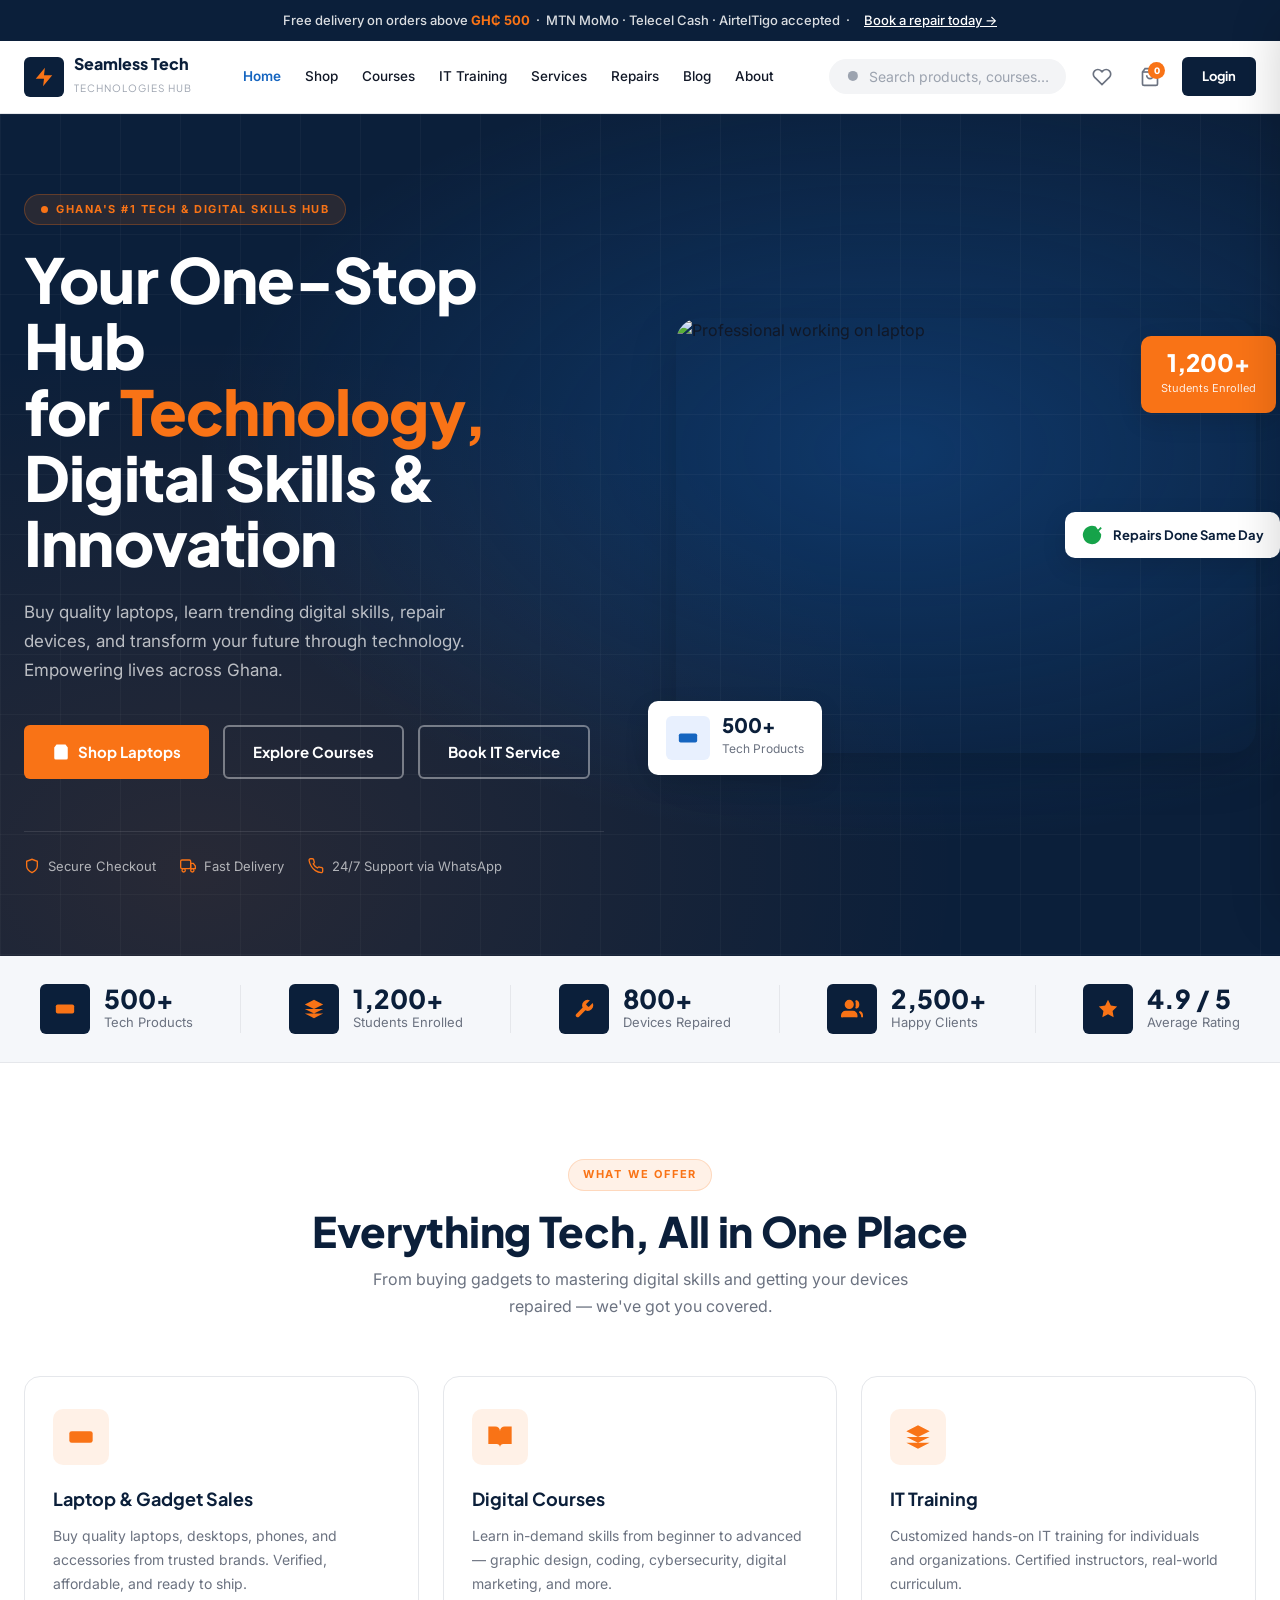
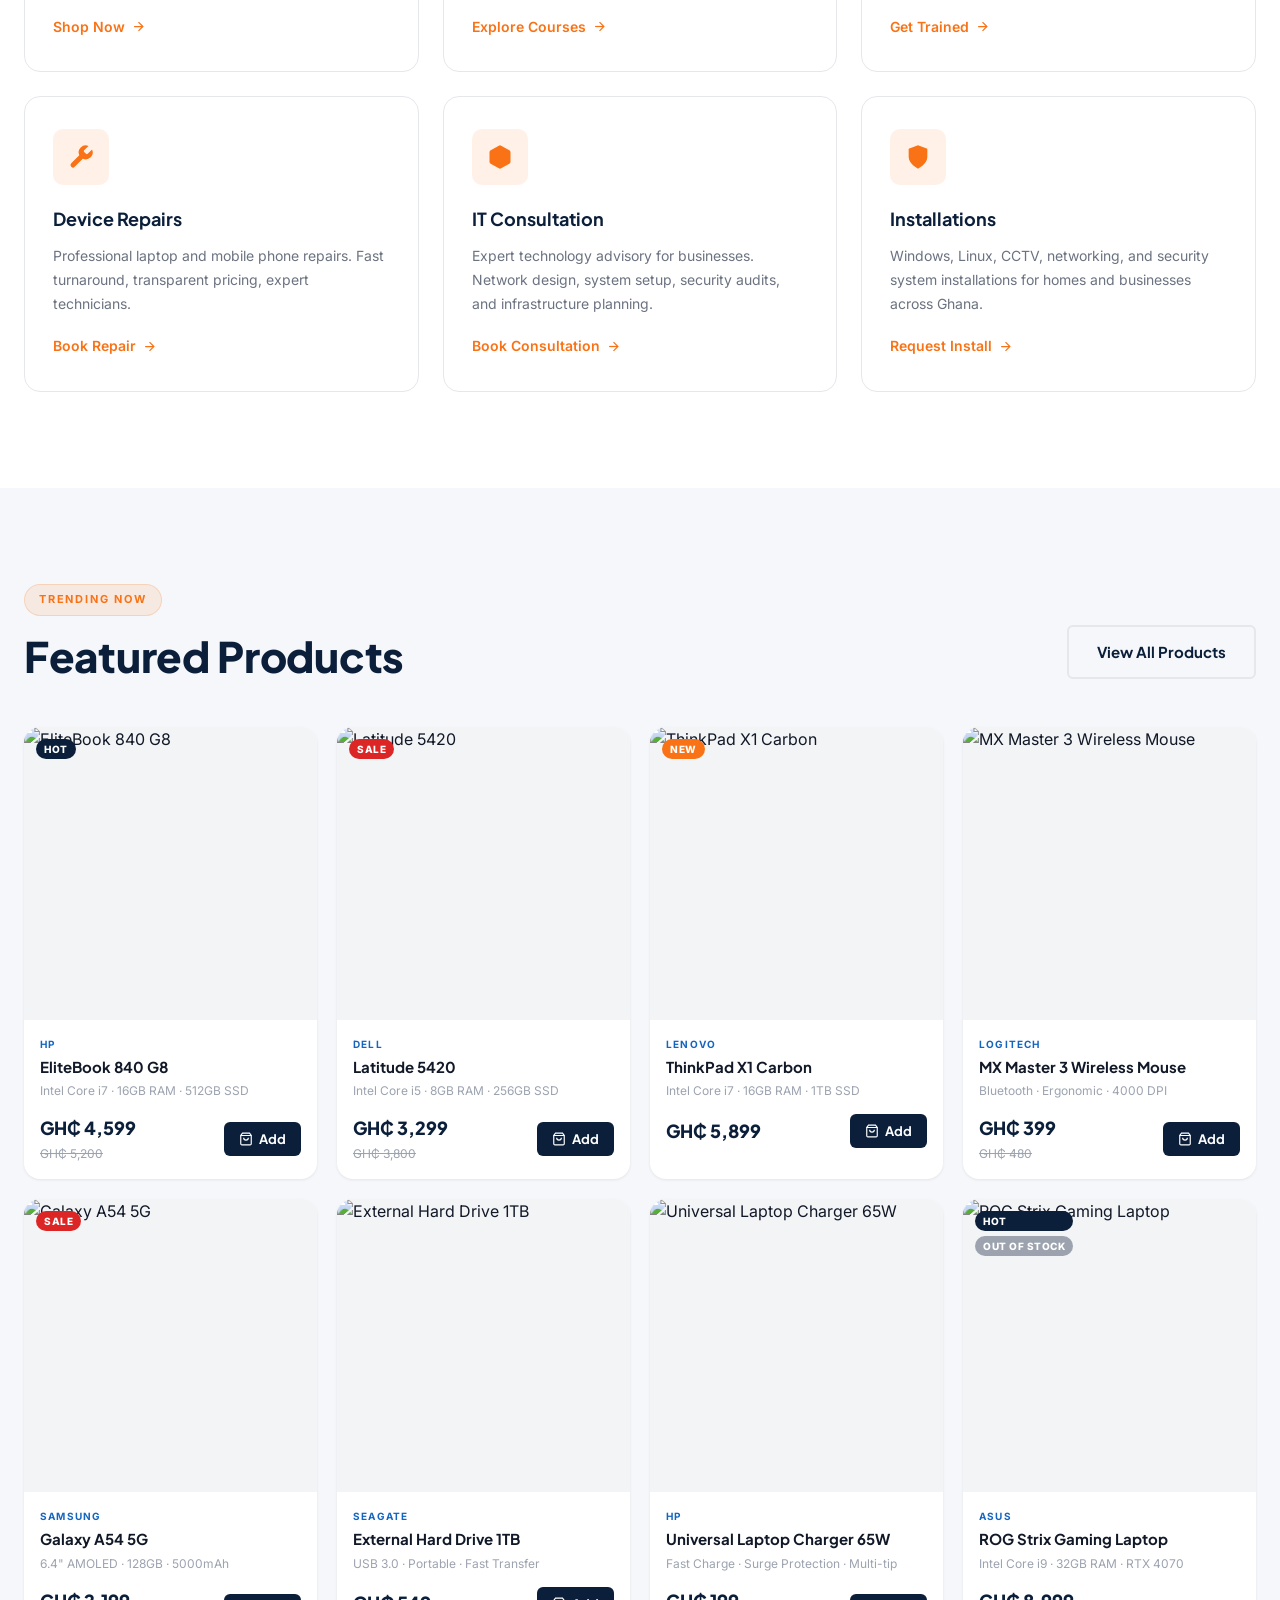
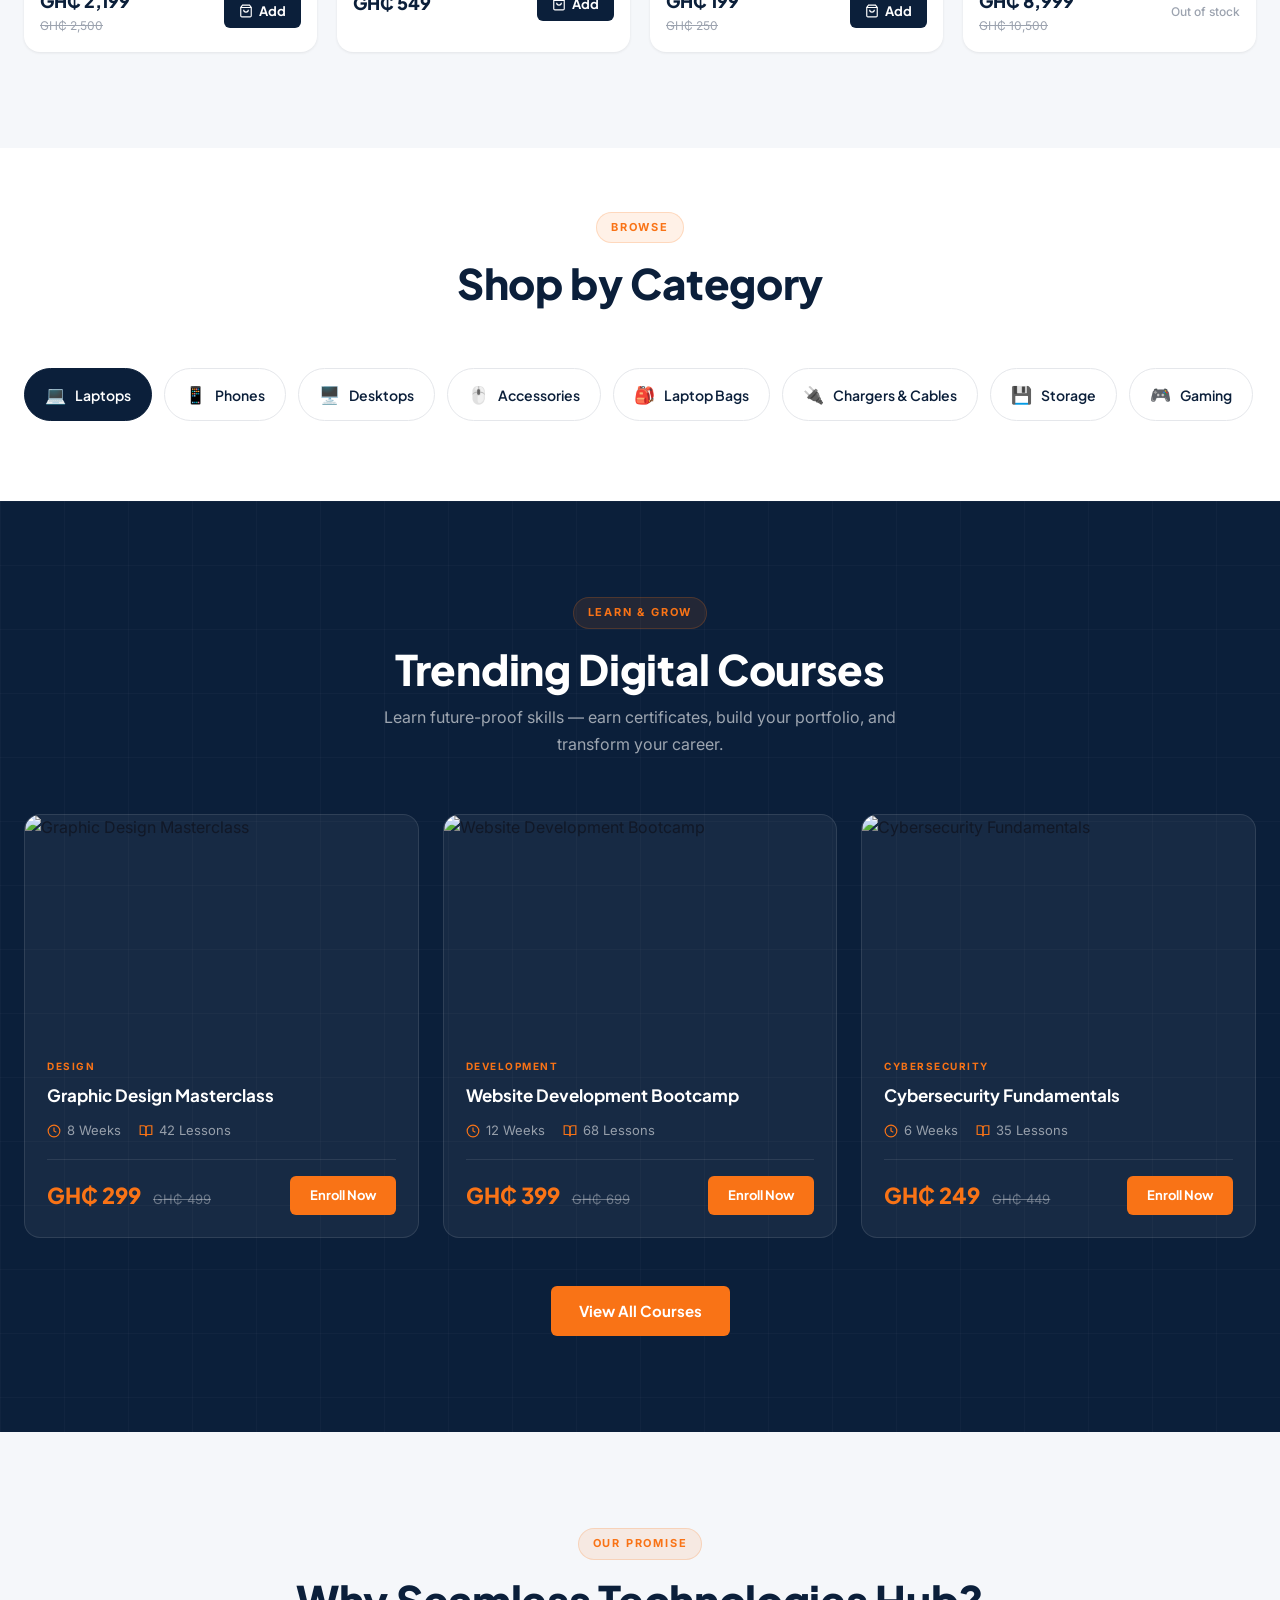
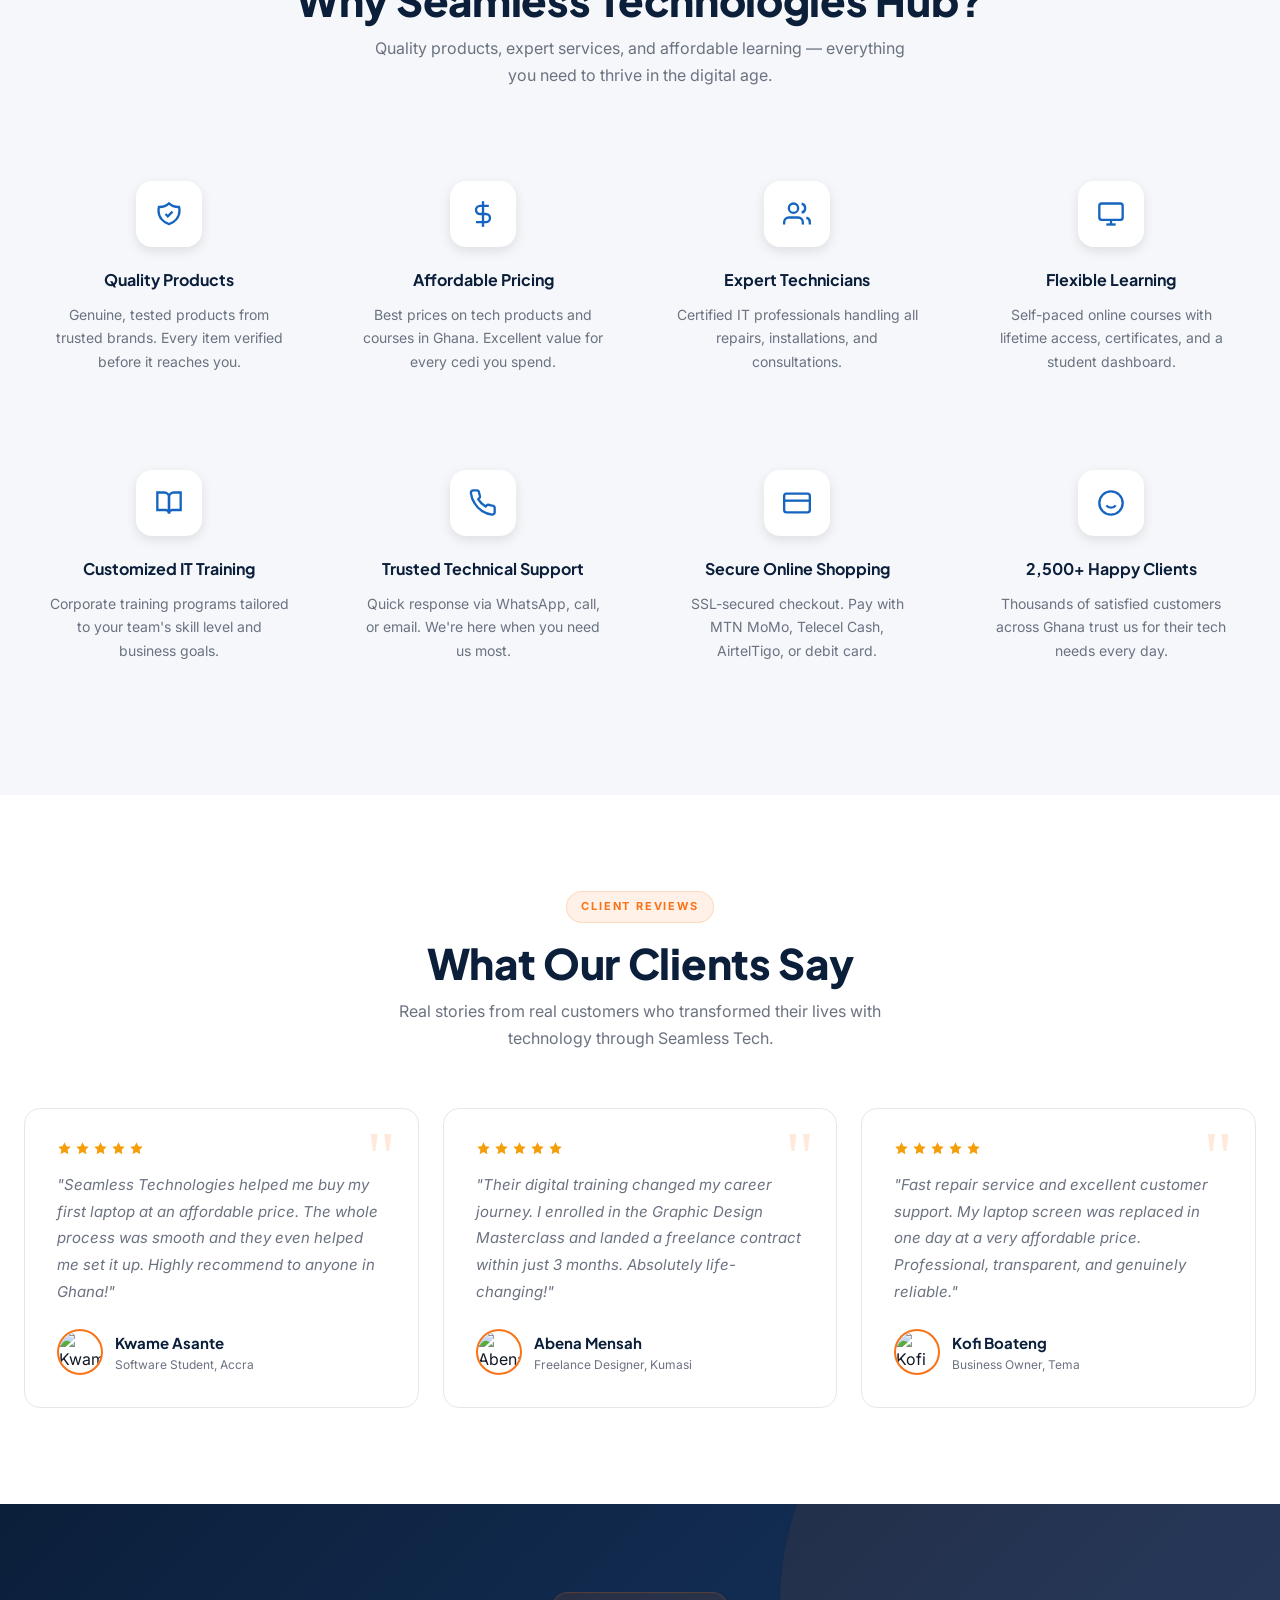
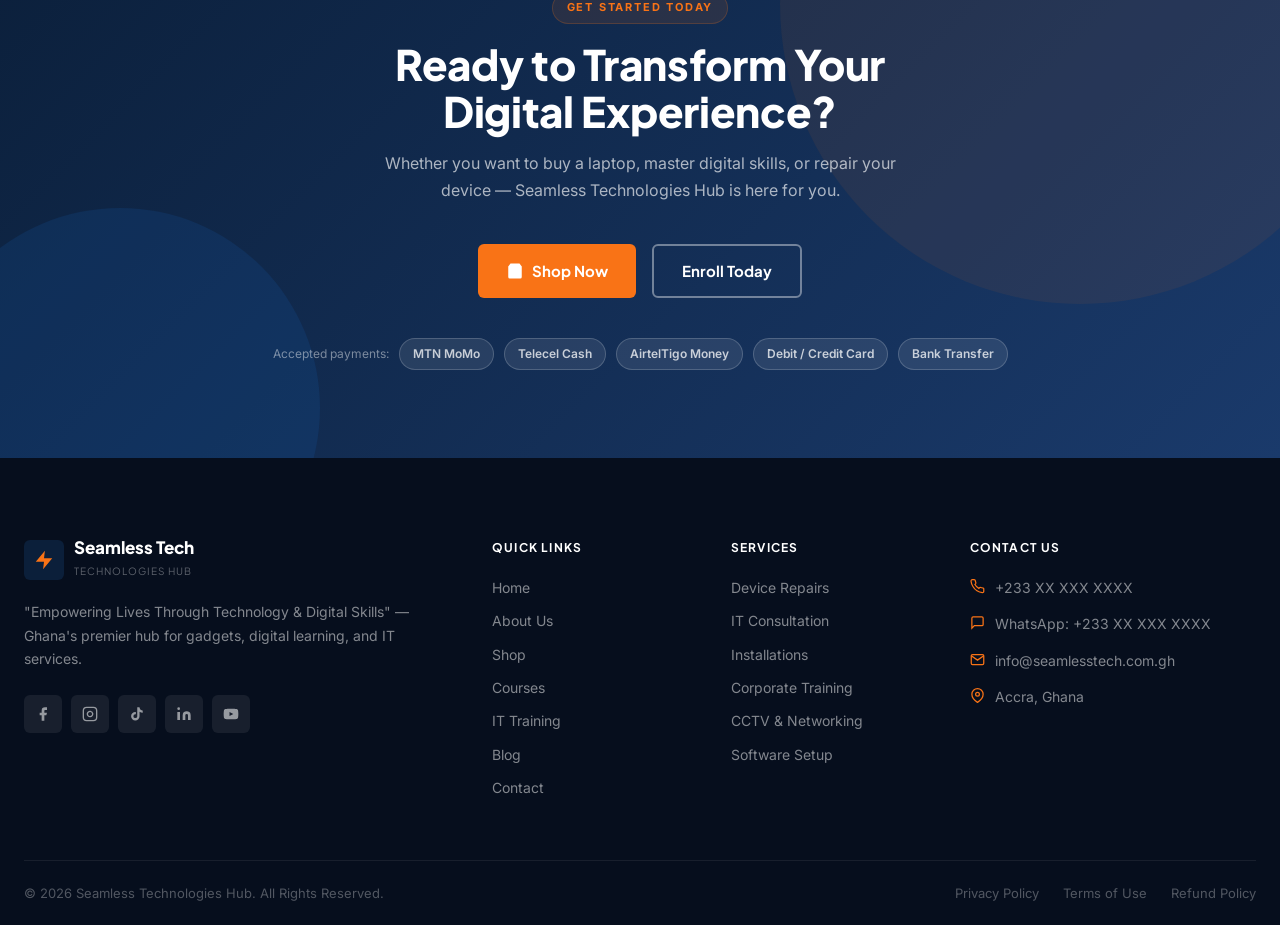
==== commit 5583cf1f: "feat: wire up all navigation and CTA links across site Connect nav menus, footer links, hero CTAs, s" ====
--- a/index.html
+++ b/index.html
@@ -1096,7 +1096,7 @@
 <div class="announce-bar">
   Free delivery on orders above <strong>GH₵ 500</strong> &nbsp;·&nbsp;
   MTN MoMo · Telecel Cash · AirtelTigo accepted &nbsp;·&nbsp;
-  <a href="#">Book a repair today →</a>
+  <a href="services.html#repairs">Book a repair today →</a>
 </div>
 
 <!-- ── HEADER ─────────────────────────────────────── -->
@@ -1115,14 +1115,14 @@
       </a>
 
       <nav class="main-nav">
-        <a href="#" class="nav-a active">Home</a>
-        <a href="#" class="nav-a">Shop</a>
-        <a href="#" class="nav-a">Courses</a>
-        <a href="#" class="nav-a">IT Training</a>
-        <a href="#" class="nav-a">Services</a>
-        <a href="#" class="nav-a">Repairs</a>
+        <a href="index.html" class="nav-a active">Home</a>
+        <a href="shop.html" class="nav-a">Shop</a>
+        <a href="courses.html" class="nav-a">Courses</a>
+        <a href="services.html#training" class="nav-a">IT Training</a>
+        <a href="services.html" class="nav-a">Services</a>
+        <a href="services.html#repairs" class="nav-a">Repairs</a>
         <a href="#" class="nav-a">Blog</a>
-        <a href="#" class="nav-a">About</a>
+        <a href="about.html" class="nav-a">About</a>
       </nav>
 
       <div class="search-wrap">
@@ -1139,7 +1139,7 @@
         <span class="cart-badge" id="cartBadge">0</span>
       </button>
 
-      <a href="#" class="btn-login-nav" style="margin-left:4px;">Login</a>
+      <a href="login.html" class="btn-login-nav" style="margin-left:4px;">Login</a>
 
       <button class="hamburger" onclick="toggleMobile()" id="hamburger">
         <span></span><span></span><span></span>
@@ -1149,15 +1149,15 @@
   </div>
 
   <nav class="mobile-nav" id="mobileNav">
-    <a href="#" class="nav-a active">Home</a>
-    <a href="#" class="nav-a">Shop</a>
-    <a href="#" class="nav-a">Courses</a>
-    <a href="#" class="nav-a">IT Training</a>
-    <a href="#" class="nav-a">Services</a>
-    <a href="#" class="nav-a">Repairs</a>
+    <a href="index.html" class="nav-a active">Home</a>
+    <a href="shop.html" class="nav-a">Shop</a>
+    <a href="courses.html" class="nav-a">Courses</a>
+    <a href="services.html#training" class="nav-a">IT Training</a>
+    <a href="services.html" class="nav-a">Services</a>
+    <a href="services.html#repairs" class="nav-a">Repairs</a>
     <a href="#" class="nav-a">Blog</a>
-    <a href="#" class="nav-a">About Us</a>
-    <a href="#" class="nav-a">Contact</a>
+    <a href="about.html" class="nav-a">About Us</a>
+    <a href="contact.html" class="nav-a">Contact</a>
   </nav>
 </header>
 
@@ -1186,12 +1186,12 @@
         </p>
 
         <div class="hero-actions">
-          <a href="#" class="btn btn-primary">
+          <a href="shop.html" class="btn btn-primary">
             <svg viewBox="0 0 24 24"><path d="M6 2L3 6v14a2 2 0 0 0 2 2h14a2 2 0 0 0 2-2V6l-3-4z"/><line x1="3" y1="6" x2="21" y2="6"/><path d="M16 10a4 4 0 0 1-8 0"/></svg>
             Shop Laptops
           </a>
-          <a href="#" class="btn btn-ghost">Explore Courses</a>
-          <a href="#" class="btn btn-ghost">Book IT Service</a>
+          <a href="courses.html" class="btn btn-ghost">Explore Courses</a>
+          <a href="contact.html" class="btn btn-ghost">Book IT Service</a>
         </div>
 
         <div class="hero-trust">
@@ -1315,7 +1315,7 @@
         </div>
         <div class="svc-title">Laptop &amp; Gadget Sales</div>
         <p class="svc-desc">Buy quality laptops, desktops, phones, and accessories from trusted brands. Verified, affordable, and ready to ship.</p>
-        <a href="#" class="svc-link">Shop Now <svg viewBox="0 0 24 24" stroke-width="2"><line x1="5" y1="12" x2="19" y2="12"/><polyline points="12 5 19 12 12 19"/></svg></a>
+        <a href="shop.html" class="svc-link">Shop Now <svg viewBox="0 0 24 24" stroke-width="2"><line x1="5" y1="12" x2="19" y2="12"/><polyline points="12 5 19 12 12 19"/></svg></a>
       </div>
 
       <div class="svc-card">
@@ -1324,7 +1324,7 @@
         </div>
         <div class="svc-title">Digital Courses</div>
         <p class="svc-desc">Learn in-demand skills from beginner to advanced — graphic design, coding, cybersecurity, digital marketing, and more.</p>
-        <a href="#" class="svc-link">Explore Courses <svg viewBox="0 0 24 24" stroke-width="2"><line x1="5" y1="12" x2="19" y2="12"/><polyline points="12 5 19 12 12 19"/></svg></a>
+        <a href="courses.html" class="svc-link">Explore Courses <svg viewBox="0 0 24 24" stroke-width="2"><line x1="5" y1="12" x2="19" y2="12"/><polyline points="12 5 19 12 12 19"/></svg></a>
       </div>
 
       <div class="svc-card">
@@ -1333,7 +1333,7 @@
         </div>
         <div class="svc-title">IT Training</div>
         <p class="svc-desc">Customized hands-on IT training for individuals and organizations. Certified instructors, real-world curriculum.</p>
-        <a href="#" class="svc-link">Get Trained <svg viewBox="0 0 24 24" stroke-width="2"><line x1="5" y1="12" x2="19" y2="12"/><polyline points="12 5 19 12 12 19"/></svg></a>
+        <a href="services.html#training" class="svc-link">Get Trained <svg viewBox="0 0 24 24" stroke-width="2"><line x1="5" y1="12" x2="19" y2="12"/><polyline points="12 5 19 12 12 19"/></svg></a>
       </div>
 
       <div class="svc-card">
@@ -1342,7 +1342,7 @@
         </div>
         <div class="svc-title">Device Repairs</div>
         <p class="svc-desc">Professional laptop and mobile phone repairs. Fast turnaround, transparent pricing, expert technicians.</p>
-        <a href="#" class="svc-link">Book Repair <svg viewBox="0 0 24 24" stroke-width="2"><line x1="5" y1="12" x2="19" y2="12"/><polyline points="12 5 19 12 12 19"/></svg></a>
+        <a href="services.html#repairs" class="svc-link">Book Repair <svg viewBox="0 0 24 24" stroke-width="2"><line x1="5" y1="12" x2="19" y2="12"/><polyline points="12 5 19 12 12 19"/></svg></a>
       </div>
 
       <div class="svc-card">
@@ -1351,7 +1351,7 @@
         </div>
         <div class="svc-title">IT Consultation</div>
         <p class="svc-desc">Expert technology advisory for businesses. Network design, system setup, security audits, and infrastructure planning.</p>
-        <a href="#" class="svc-link">Book Consultation <svg viewBox="0 0 24 24" stroke-width="2"><line x1="5" y1="12" x2="19" y2="12"/><polyline points="12 5 19 12 12 19"/></svg></a>
+        <a href="services.html#consultation" class="svc-link">Book Consultation <svg viewBox="0 0 24 24" stroke-width="2"><line x1="5" y1="12" x2="19" y2="12"/><polyline points="12 5 19 12 12 19"/></svg></a>
       </div>
 
       <div class="svc-card">
@@ -1360,7 +1360,7 @@
         </div>
         <div class="svc-title">Installations</div>
         <p class="svc-desc">Windows, Linux, CCTV, networking, and security system installations for homes and businesses across Ghana.</p>
-        <a href="#" class="svc-link">Request Install <svg viewBox="0 0 24 24" stroke-width="2"><line x1="5" y1="12" x2="19" y2="12"/><polyline points="12 5 19 12 12 19"/></svg></a>
+        <a href="services.html#installations" class="svc-link">Request Install <svg viewBox="0 0 24 24" stroke-width="2"><line x1="5" y1="12" x2="19" y2="12"/><polyline points="12 5 19 12 12 19"/></svg></a>
       </div>
 
     </div>
@@ -1375,7 +1375,7 @@
         <div class="eyebrow">Trending Now</div>
         <h2 class="section-title">Featured Products</h2>
       </div>
-      <a href="#" class="btn btn-outline">View All Products</a>
+      <a href="shop.html" class="btn btn-outline">View All Products</a>
     </div>
     <div class="products-grid" id="productsGrid"></div>
   </div>
@@ -1414,7 +1414,7 @@
     </div>
     <div class="courses-grid" id="coursesGrid"></div>
     <div style="text-align:center;margin-top:48px;position:relative;z-index:1;">
-      <a href="#" class="btn btn-primary">View All Courses</a>
+      <a href="courses.html" class="btn btn-primary">View All Courses</a>
     </div>
   </div>
 </section>
@@ -1560,11 +1560,11 @@
       <h2 class="section-title">Ready to Transform Your<br>Digital Experience?</h2>
       <p class="section-sub">Whether you want to buy a laptop, master digital skills, or repair your device — Seamless Technologies Hub is here for you.</p>
       <div class="cta-actions">
-        <a href="#" class="btn btn-primary">
+        <a href="shop.html" class="btn btn-primary">
           <svg viewBox="0 0 24 24"><path d="M6 2L3 6v14a2 2 0 0 0 2 2h14a2 2 0 0 0 2-2V6l-3-4z"/><line x1="3" y1="6" x2="21" y2="6"/><path d="M16 10a4 4 0 0 1-8 0"/></svg>
           Shop Now
         </a>
-        <a href="#" class="btn btn-ghost">Enroll Today</a>
+        <a href="courses.html" class="btn btn-ghost">Enroll Today</a>
       </div>
       <div class="pay-row">
         <span class="pay-label">Accepted payments:</span>
@@ -1612,25 +1612,25 @@
         <div class="ft-col">
           <h4>Quick Links</h4>
           <div class="ft-links">
-            <a href="#">Home</a>
-            <a href="#">About Us</a>
-            <a href="#">Shop</a>
-            <a href="#">Courses</a>
-            <a href="#">IT Training</a>
+            <a href="index.html">Home</a>
+            <a href="about.html">About Us</a>
+            <a href="shop.html">Shop</a>
+            <a href="courses.html">Courses</a>
+            <a href="services.html#training">IT Training</a>
             <a href="#">Blog</a>
-            <a href="#">Contact</a>
+            <a href="contact.html">Contact</a>
           </div>
         </div>
 
         <div class="ft-col">
           <h4>Services</h4>
           <div class="ft-links">
-            <a href="#">Device Repairs</a>
-            <a href="#">IT Consultation</a>
-            <a href="#">Installations</a>
-            <a href="#">Corporate Training</a>
-            <a href="#">CCTV &amp; Networking</a>
-            <a href="#">Software Setup</a>
+            <a href="services.html#repairs">Device Repairs</a>
+            <a href="services.html#consultation">IT Consultation</a>
+            <a href="services.html#installations">Installations</a>
+            <a href="services.html#training">Corporate Training</a>
+            <a href="services.html#networking">CCTV &amp; Networking</a>
+            <a href="services.html#installations">Software Setup</a>
           </div>
         </div>
 
@@ -1691,7 +1691,7 @@
       <span>Total</span>
       <strong id="cdTotal">GH₵ 0</strong>
     </div>
-    <button class="cd-checkout">Proceed to Checkout</button>
+    <button class="cd-checkout" onclick="window.location.href='checkout.html'">Proceed to Checkout</button>
   </div>
 </div>
 
@@ -1880,7 +1880,7 @@
       </div>
       <div class="prod-body">
         <div class="prod-brand">${p.brand}</div>
-        <div class="prod-name">${p.name}</div>
+        <a href="product.html?id=${p.id}" class="prod-name" style="text-decoration:none;color:inherit;display:block;">${p.name}</a>
         <div class="prod-meta">${p.meta}</div>
         <div class="prod-foot">
           <div>
@@ -1924,7 +1924,7 @@
             <span class="course-price">GH₵ ${c.price}</span>
             <span class="course-old">GH₵ ${c.old}</span>
           </div>
-          <a href="#" class="enroll-btn">Enroll Now</a>
+          <a href="course-detail.html?id=${c.id}" class="enroll-btn">Enroll Now</a>
         </div>
       </div>
     </div>`).join('');
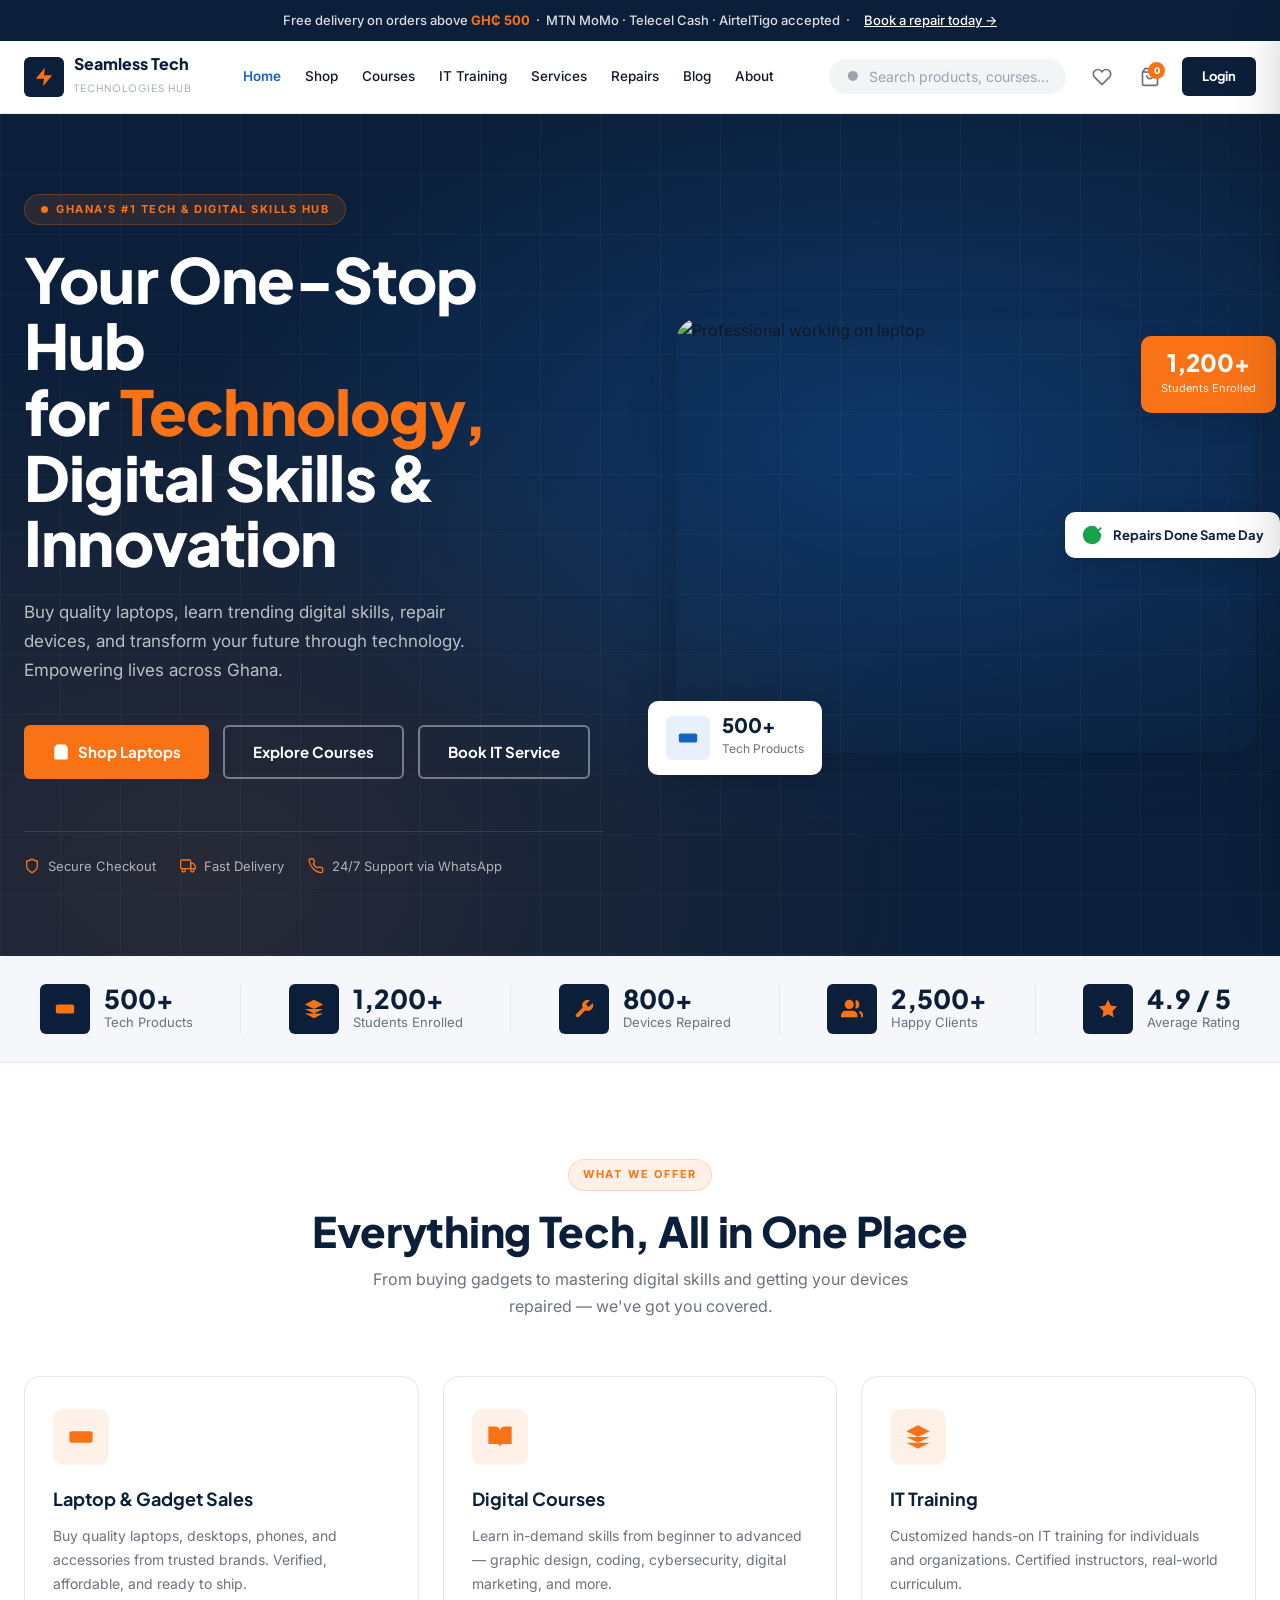
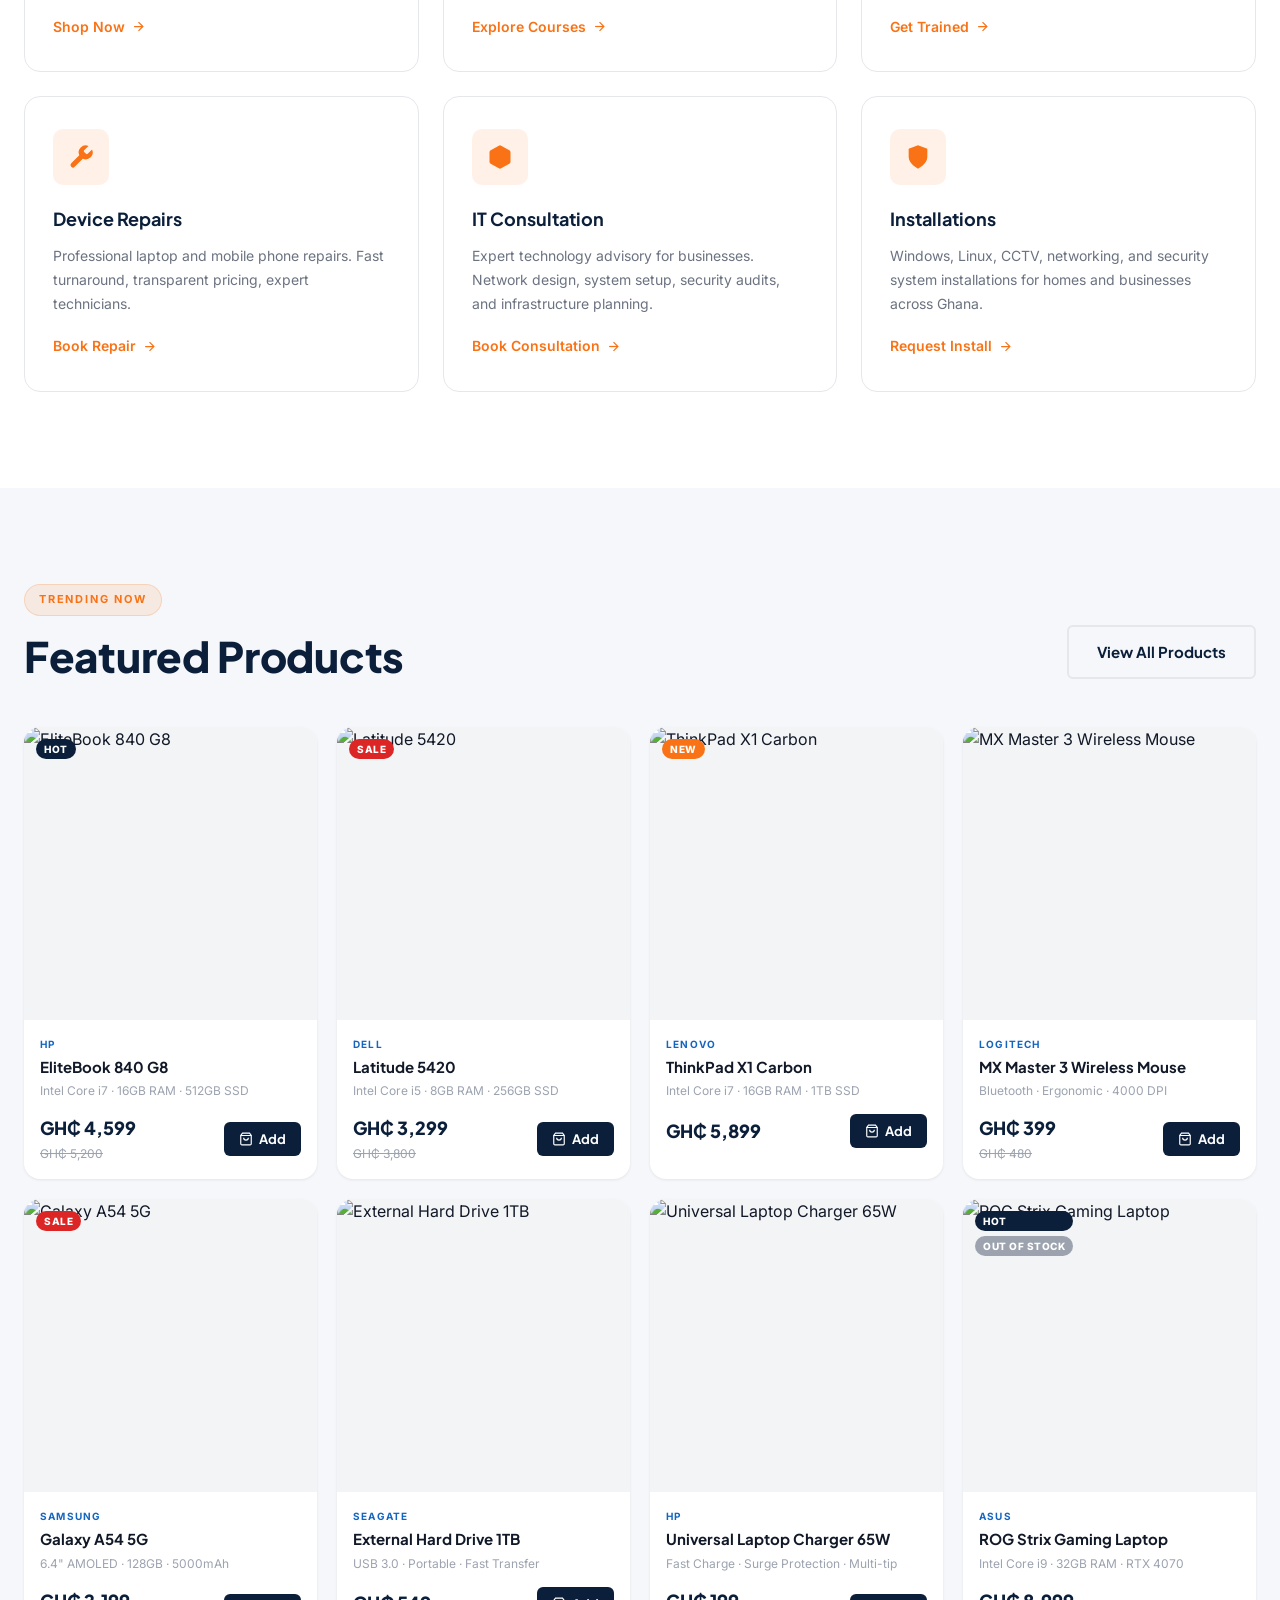
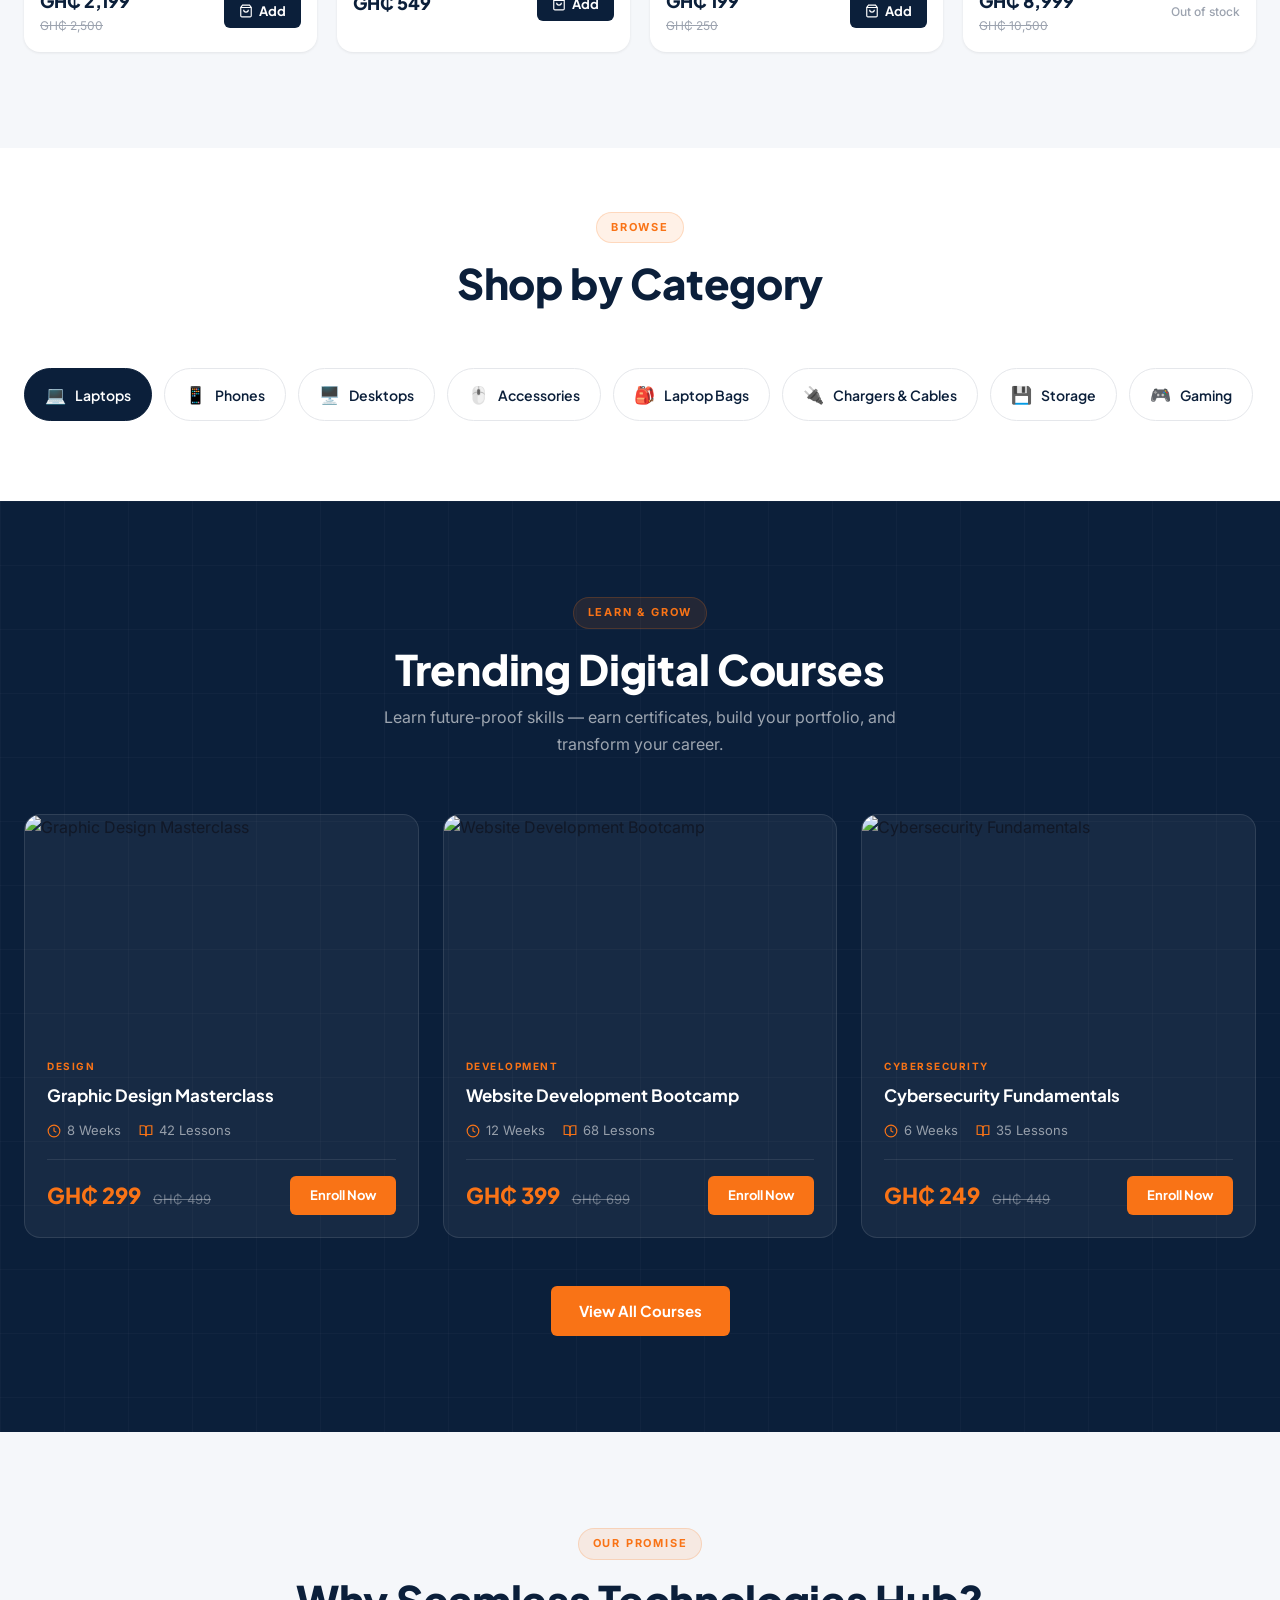
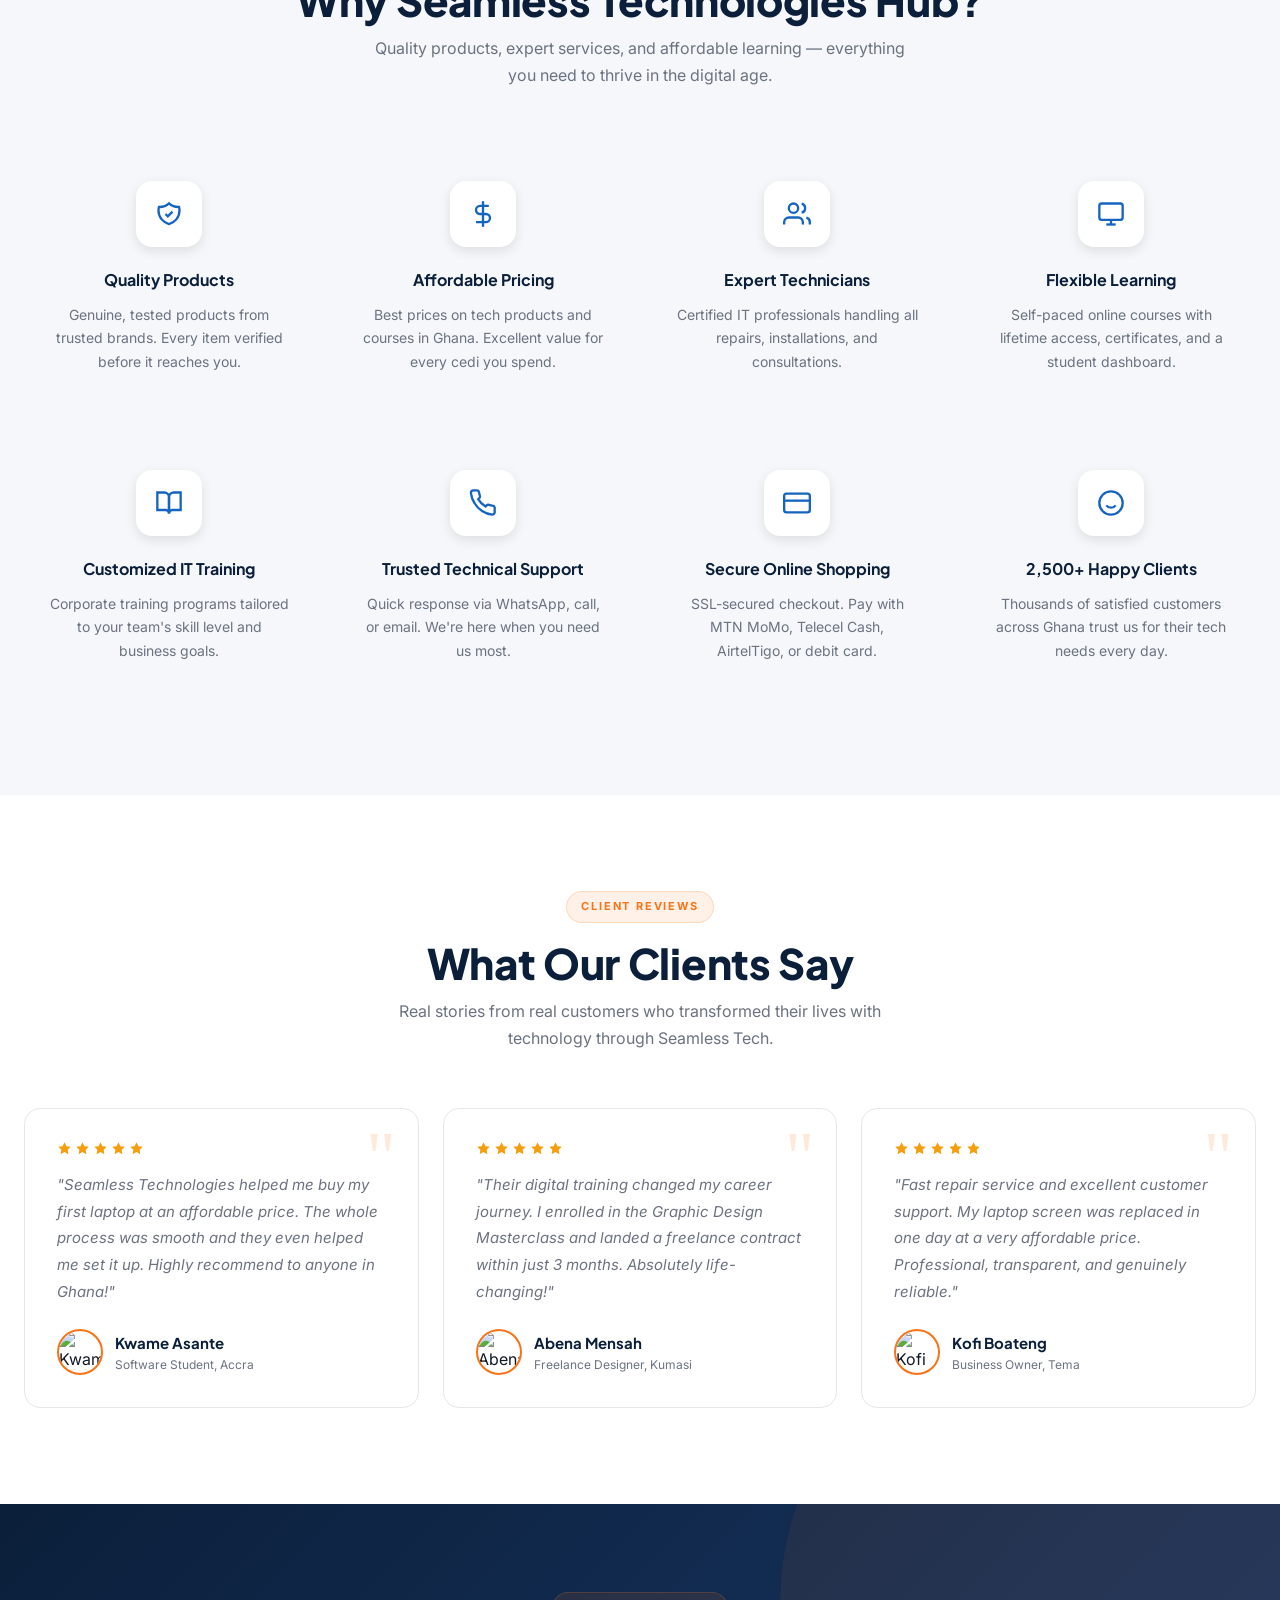
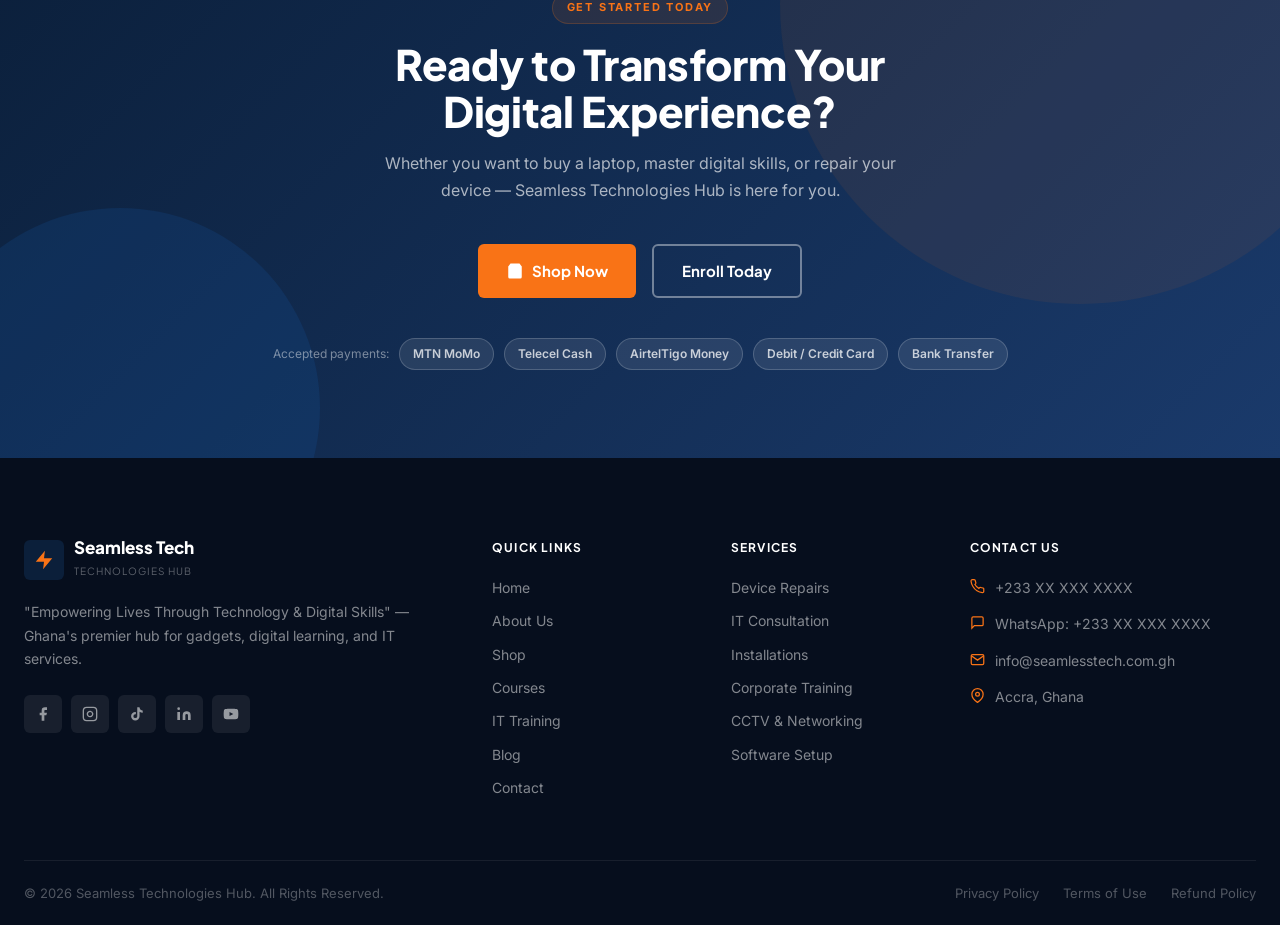
==== commit d82a87d2: "feat: add scroll-triggered entrance animations site-wide Shared animations.css + animations.js with " ====
--- a/index.html
+++ b/index.html
@@ -1089,6 +1089,7 @@
       .why-grid      { grid-template-columns: 1fr; }
     }
   </style>
+<link rel="stylesheet" href="animations.css">
 </head>
 <body>
 
@@ -1954,5 +1955,6 @@
 renderCourses();
 renderCart();
 </script>
+<script src="animations.js" defer></script>
 </body>
 </html>
--- a/animations.css
+++ b/animations.css
@@ -0,0 +1,44 @@
+/* ── Seamless Technologies Hub — Entrance Animations ── */
+
+/* Hero load animations */
+@keyframes fadeUp {
+  from { opacity: 0; transform: translateY(22px); }
+  to   { opacity: 1; transform: translateY(0); }
+}
+@keyframes fadeIn {
+  from { opacity: 0; }
+  to   { opacity: 1; }
+}
+
+.ha-1 { animation: fadeUp .6s cubic-bezier(.16,1,.3,1) .08s both; }
+.ha-2 { animation: fadeUp .6s cubic-bezier(.16,1,.3,1) .22s both; }
+.ha-3 { animation: fadeUp .6s cubic-bezier(.16,1,.3,1) .36s both; }
+.ha-4 { animation: fadeUp .6s cubic-bezier(.16,1,.3,1) .5s  both; }
+.ha-5 { animation: fadeIn .8s ease              .65s both; }
+
+/* Scroll reveal — hidden state */
+.reveal {
+  opacity: 0;
+  transform: translateY(22px);
+  transition: opacity .6s cubic-bezier(.16,1,.3,1),
+              transform .6s cubic-bezier(.16,1,.3,1);
+}
+/* Visible state — classes cleaned up after transition so hover works */
+.reveal.in {
+  opacity: 1;
+  transform: translateY(0);
+}
+
+/* Reduced motion */
+@media (prefers-reduced-motion: reduce) {
+  .ha-1, .ha-2, .ha-3, .ha-4, .ha-5 {
+    animation: none;
+    opacity: 1;
+    transform: none;
+  }
+  .reveal, .reveal.in {
+    opacity: 1;
+    transform: none;
+    transition: none;
+  }
+}
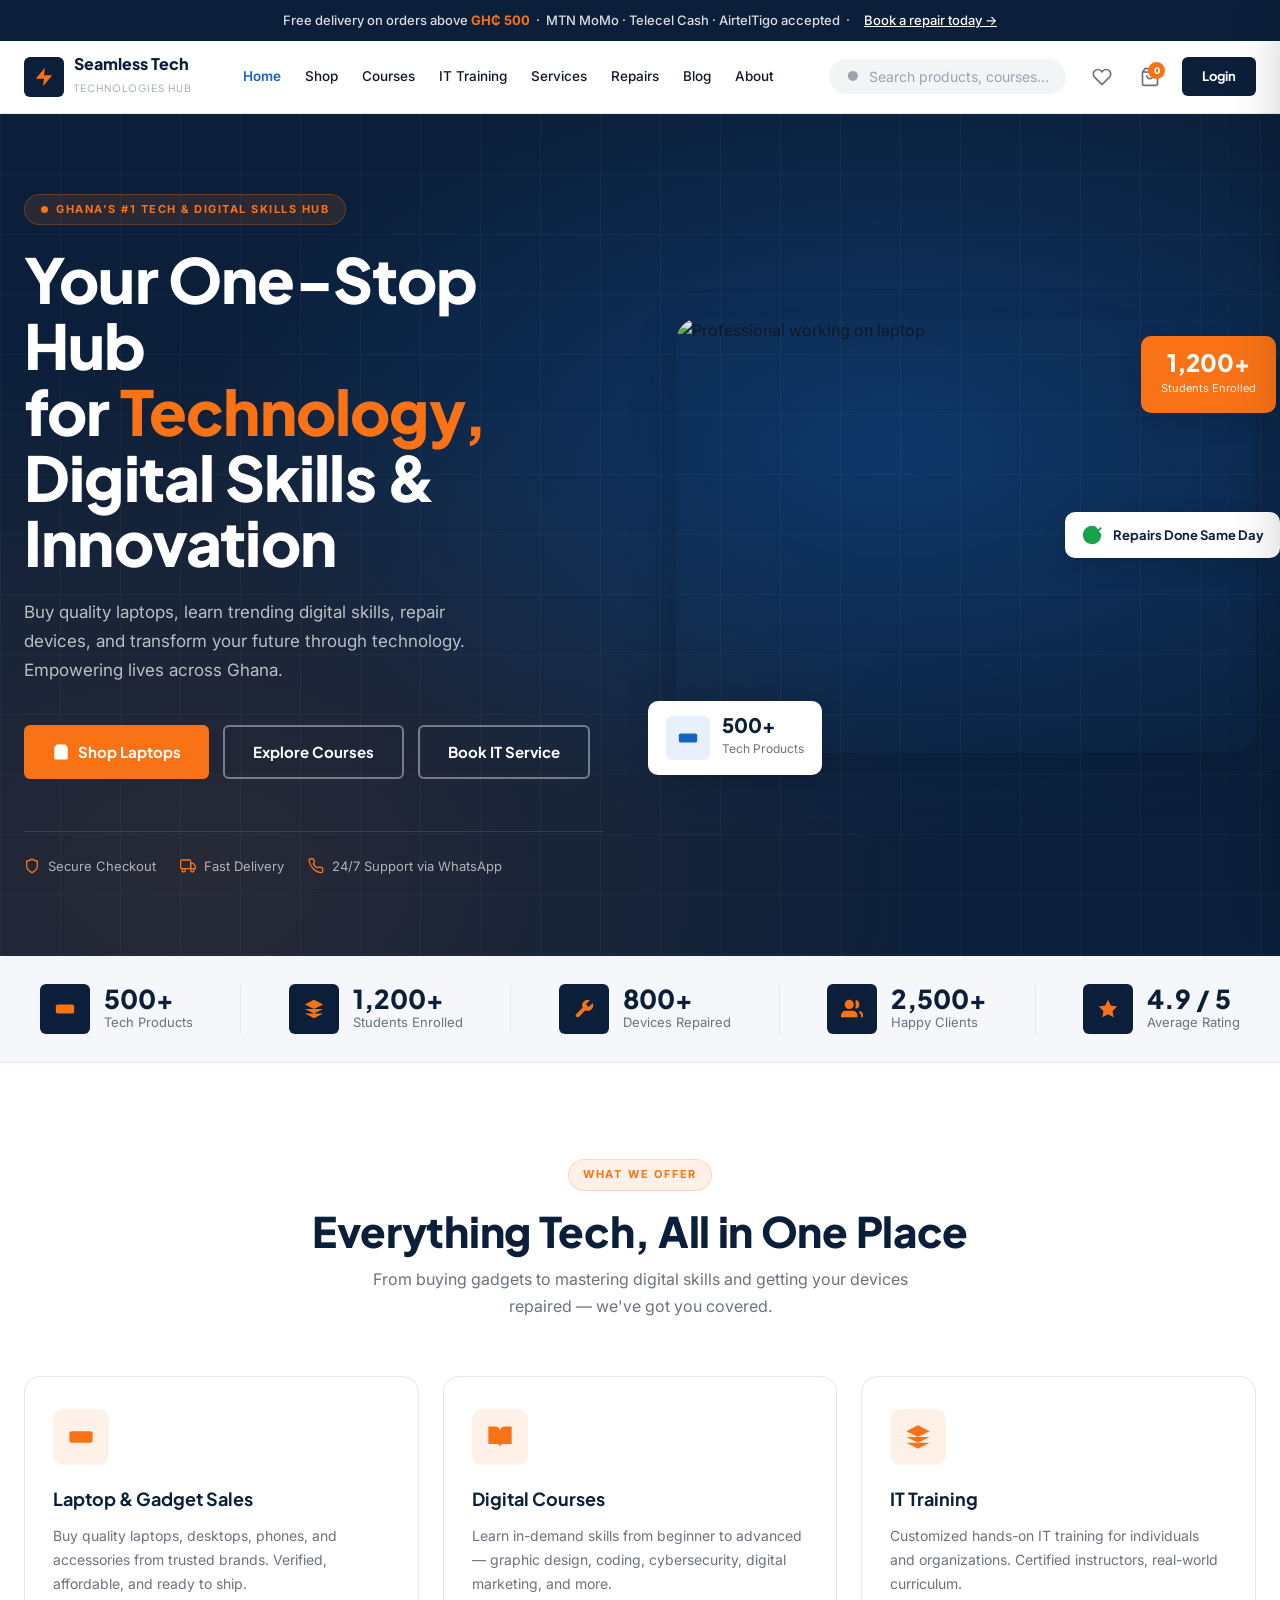
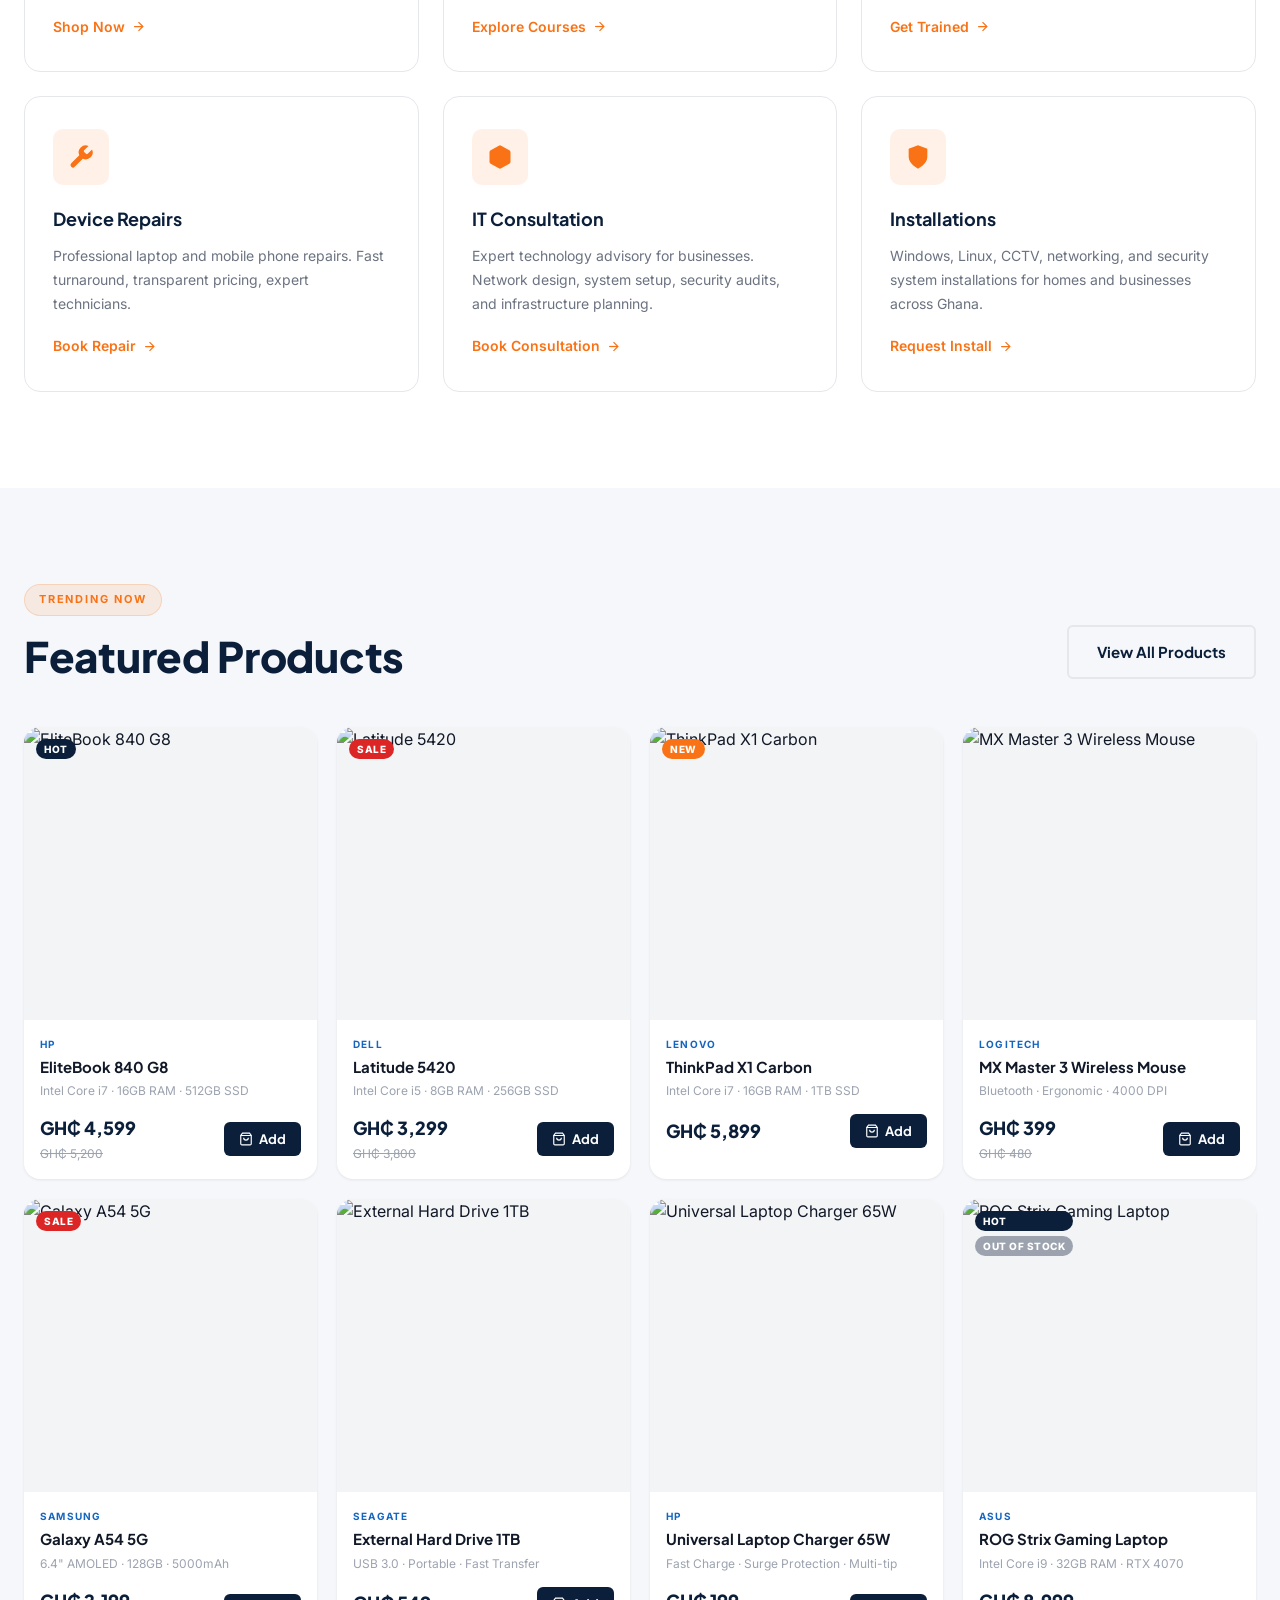
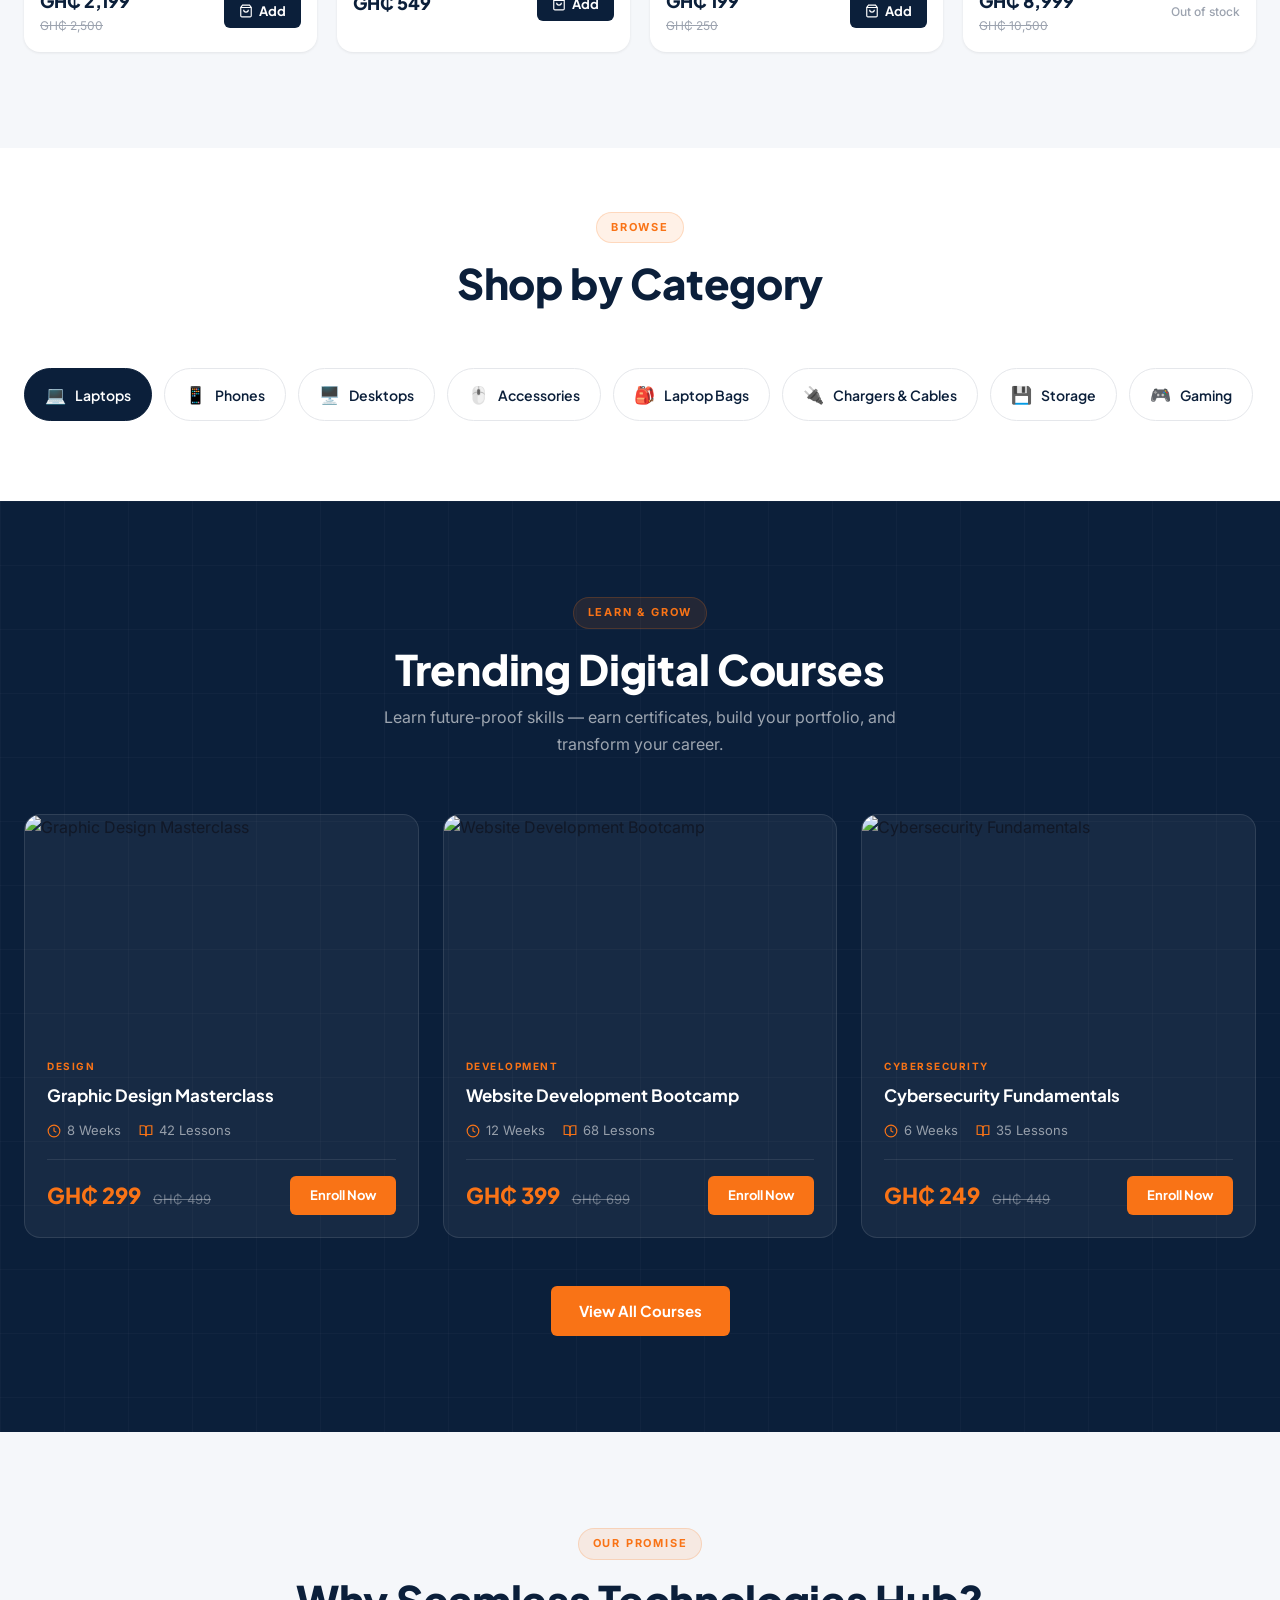
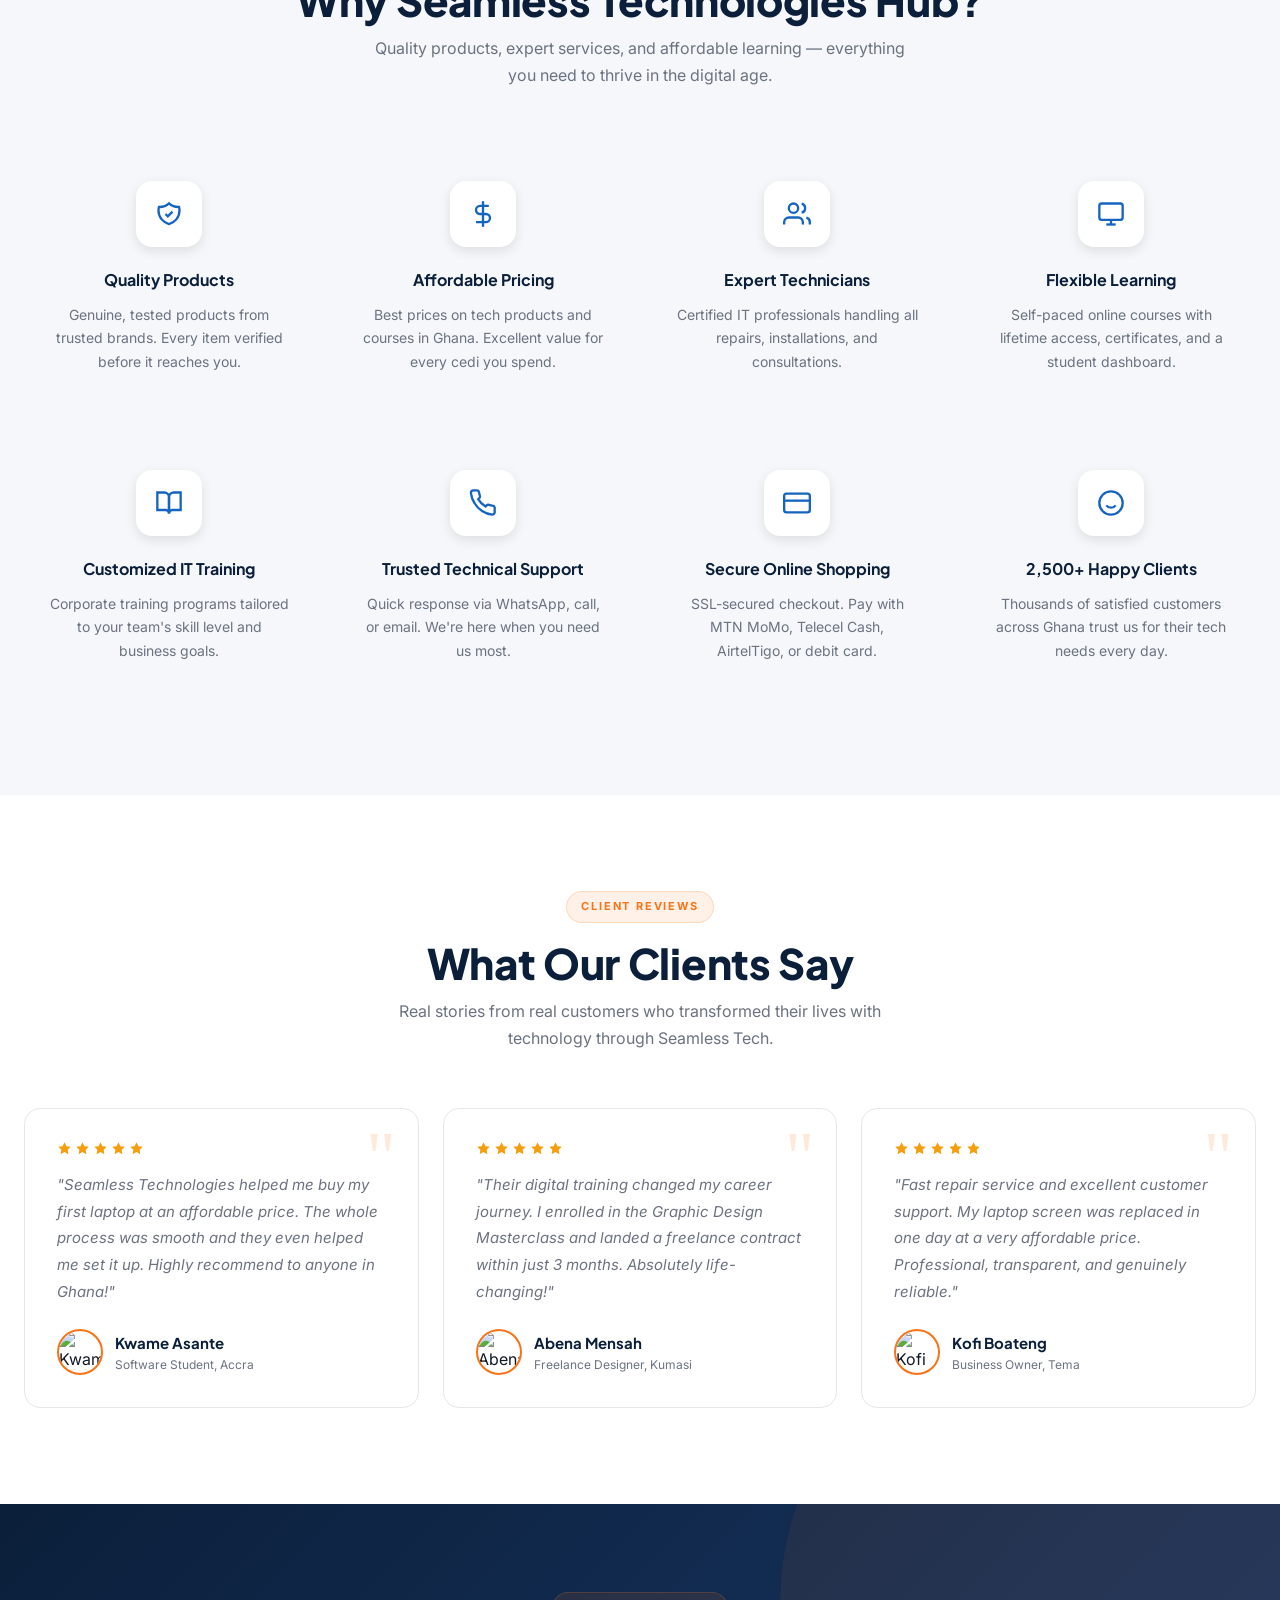
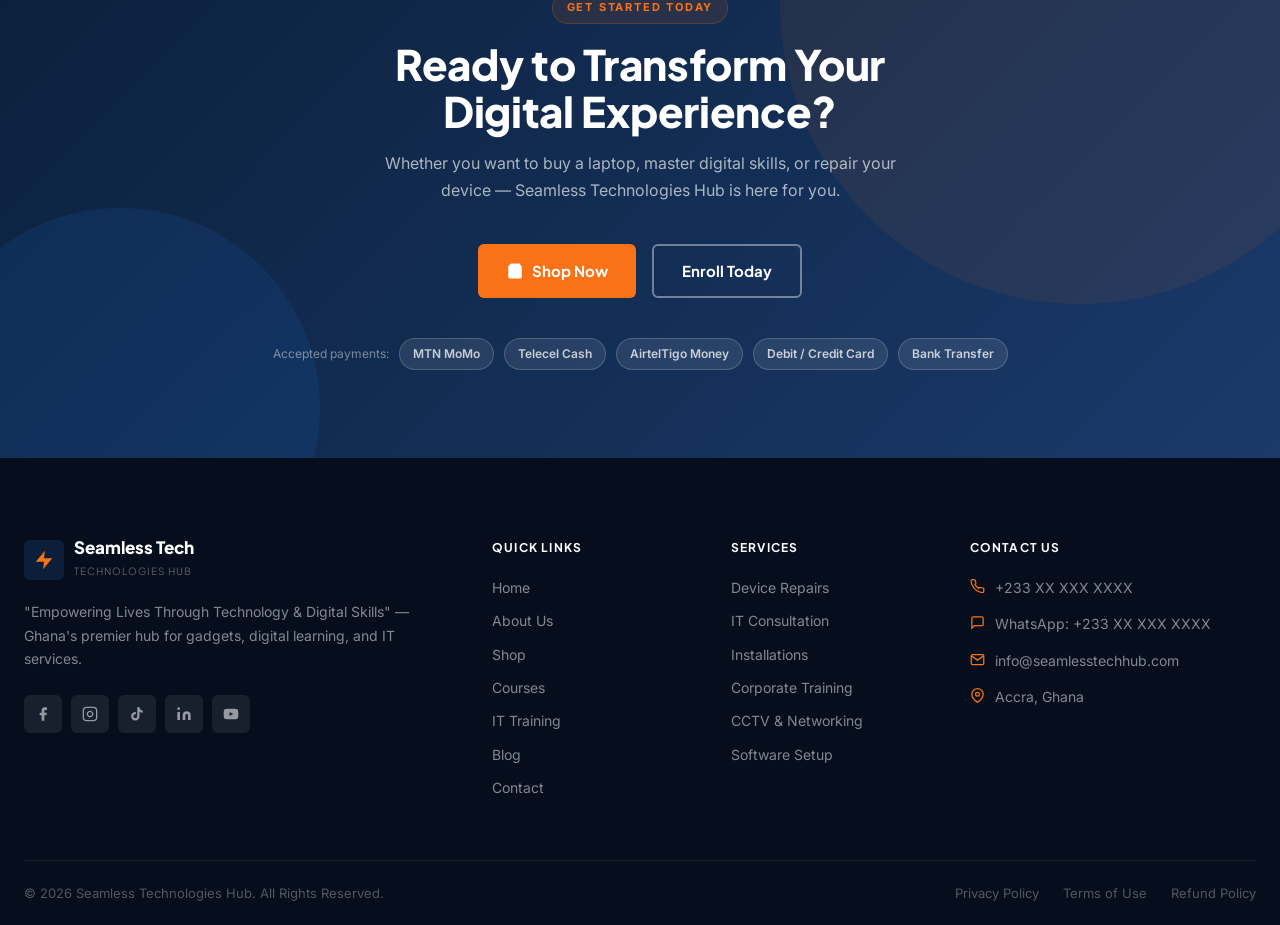
==== commit 52bda7d7: "feat: update email domain to seamlesstechhub.com and add Vercel clean URLs - Replace info@seamlesste" ====
--- a/index.html
+++ b/index.html
@@ -1213,7 +1213,7 @@
 
       <div class="hero-visual">
         <div class="hero-img">
-          <img src="https://images.unsplash.com/photo-1496181091706-4426723394693?auto=format&fit=crop&w=900&q=85"
+          <img src="https://images.unsplash.com/photo-1517077304055-6e89abbf09b0?auto=format&fit=crop&w=900&q=85"
                alt="Professional working on laptop">
         </div>
 
@@ -1647,7 +1647,7 @@
           </div>
           <div class="ft-contact-row">
             <svg viewBox="0 0 24 24" stroke-width="2"><path d="M4 4h16c1.1 0 2 .9 2 2v12c0 1.1-.9 2-2 2H4c-1.1 0-2-.9-2-2V6c0-1.1.9-2 2-2z"/><polyline points="22,6 12,13 2,6"/></svg>
-            info@seamlesstech.com.gh
+            info@seamlesstechhub.com
           </div>
           <div class="ft-contact-row">
             <svg viewBox="0 0 24 24" stroke-width="2"><path d="M21 10c0 7-9 13-9 13s-9-6-9-13a9 9 0 0 1 18 0z"/><circle cx="12" cy="10" r="3"/></svg>
@@ -1718,7 +1718,7 @@
     id: 3, brand: 'Lenovo', name: 'ThinkPad X1 Carbon',
     meta: 'Intel Core i7 · 16GB RAM · 1TB SSD',
     price: 5899, old: null,
-    img: 'https://images.unsplash.com/photo-1496181091706-4426723394693?auto=format&fit=crop&w=400&q=80',
+    img: 'https://images.unsplash.com/photo-1593642632559-0c6d3fc62b89?auto=format&fit=crop&w=400&q=80',
     badge: 'new', stock: true
   },
   {
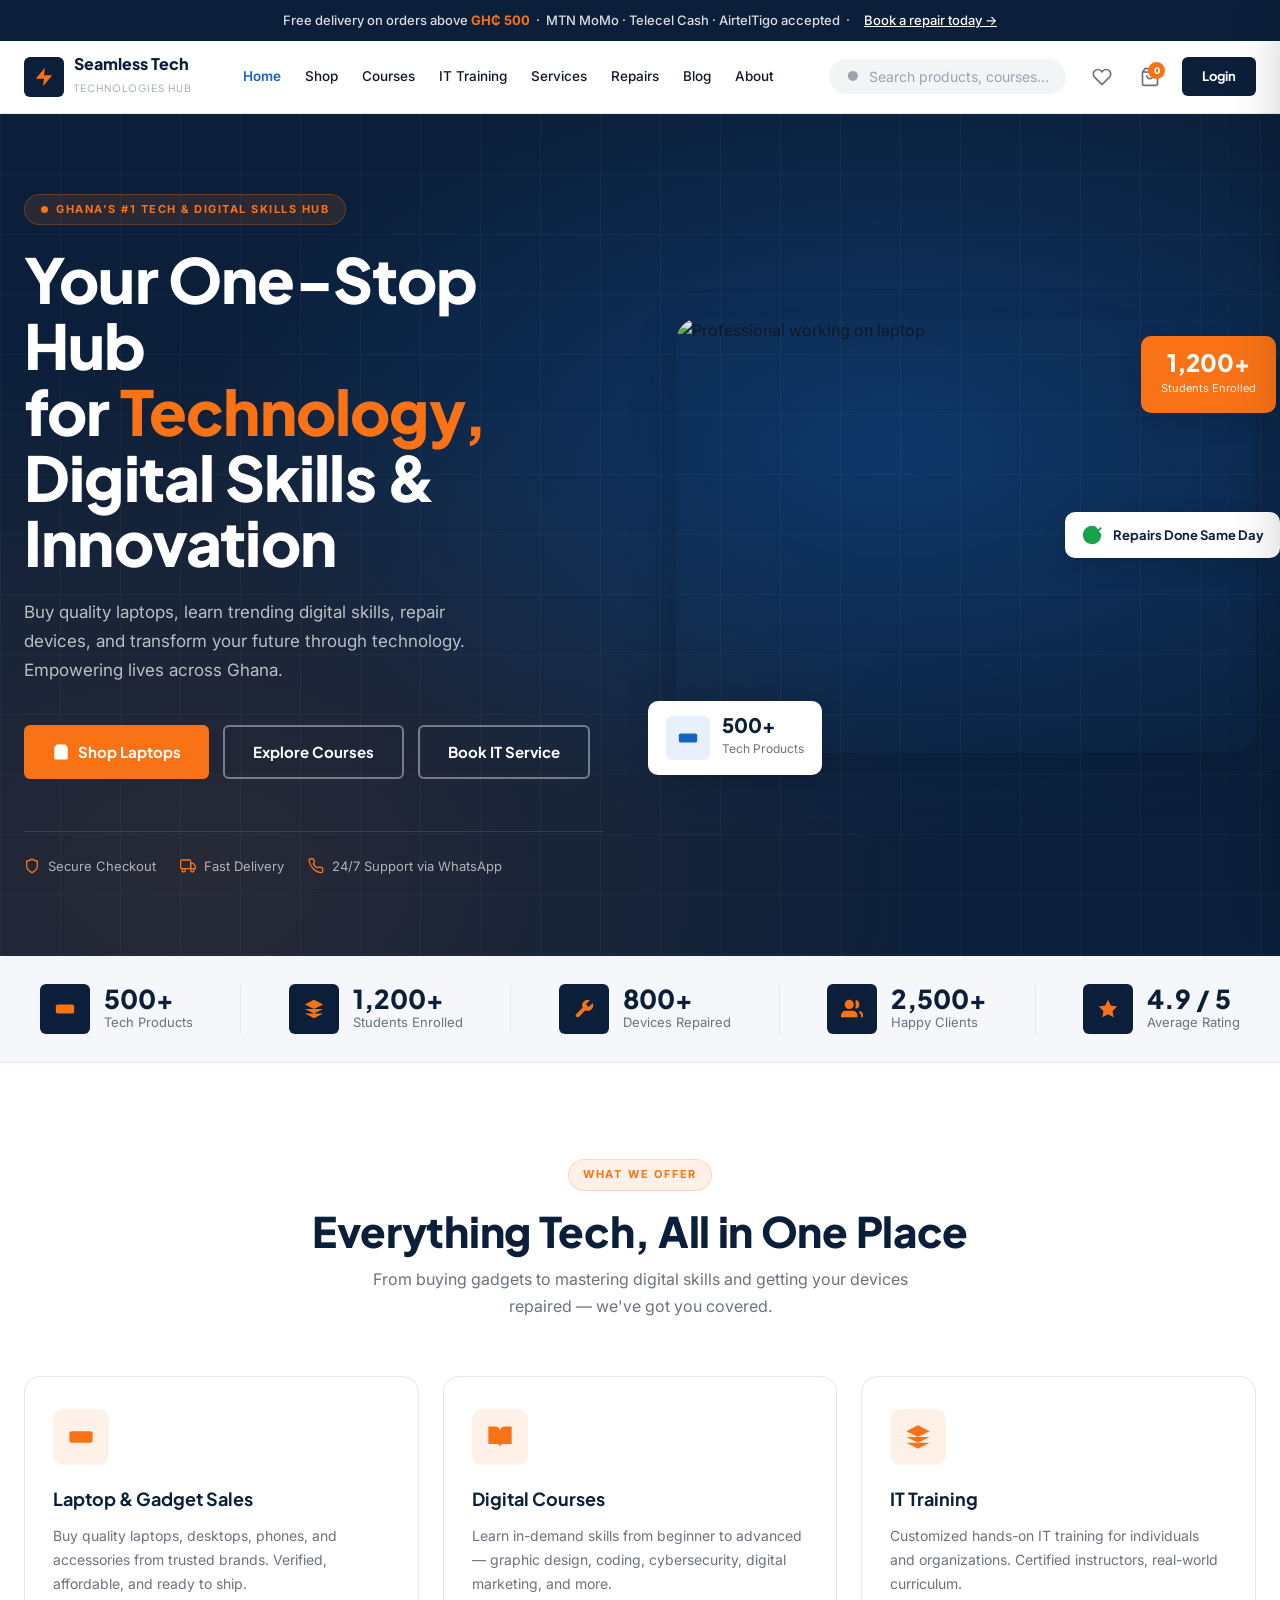
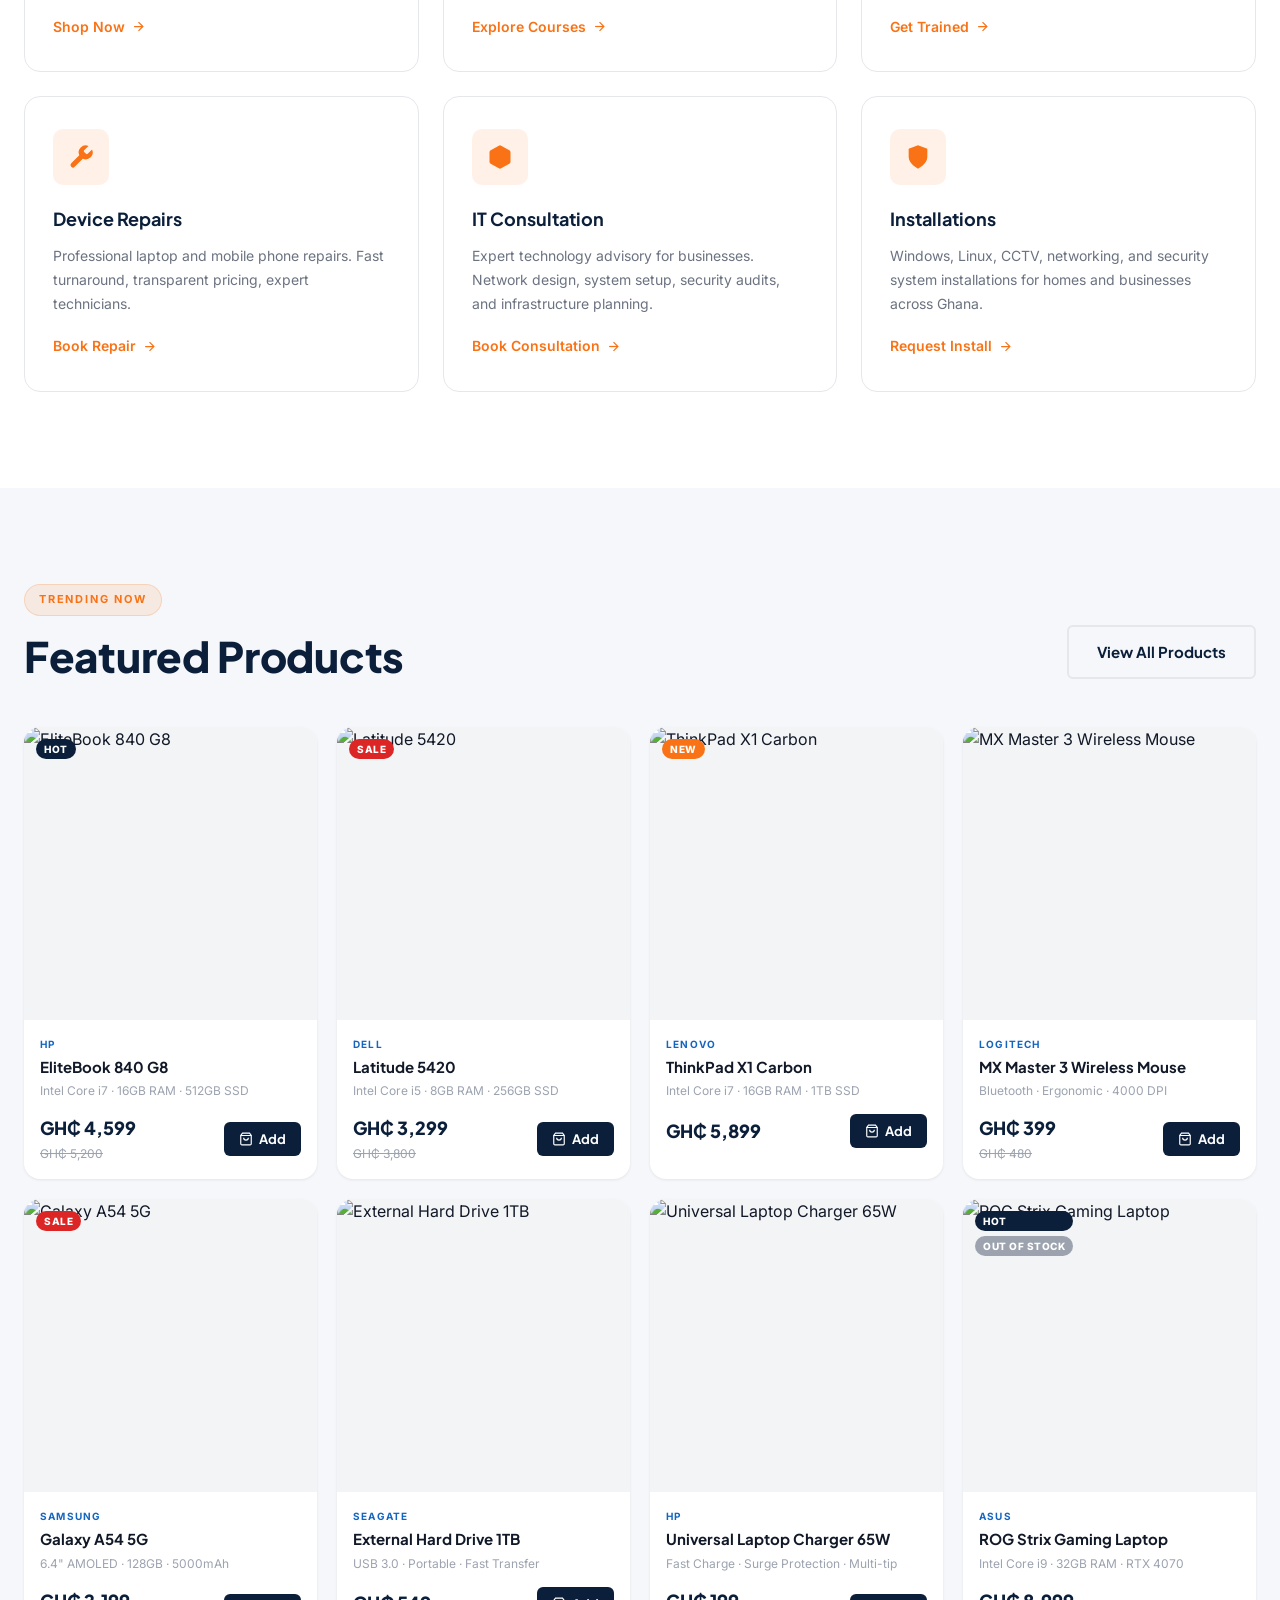
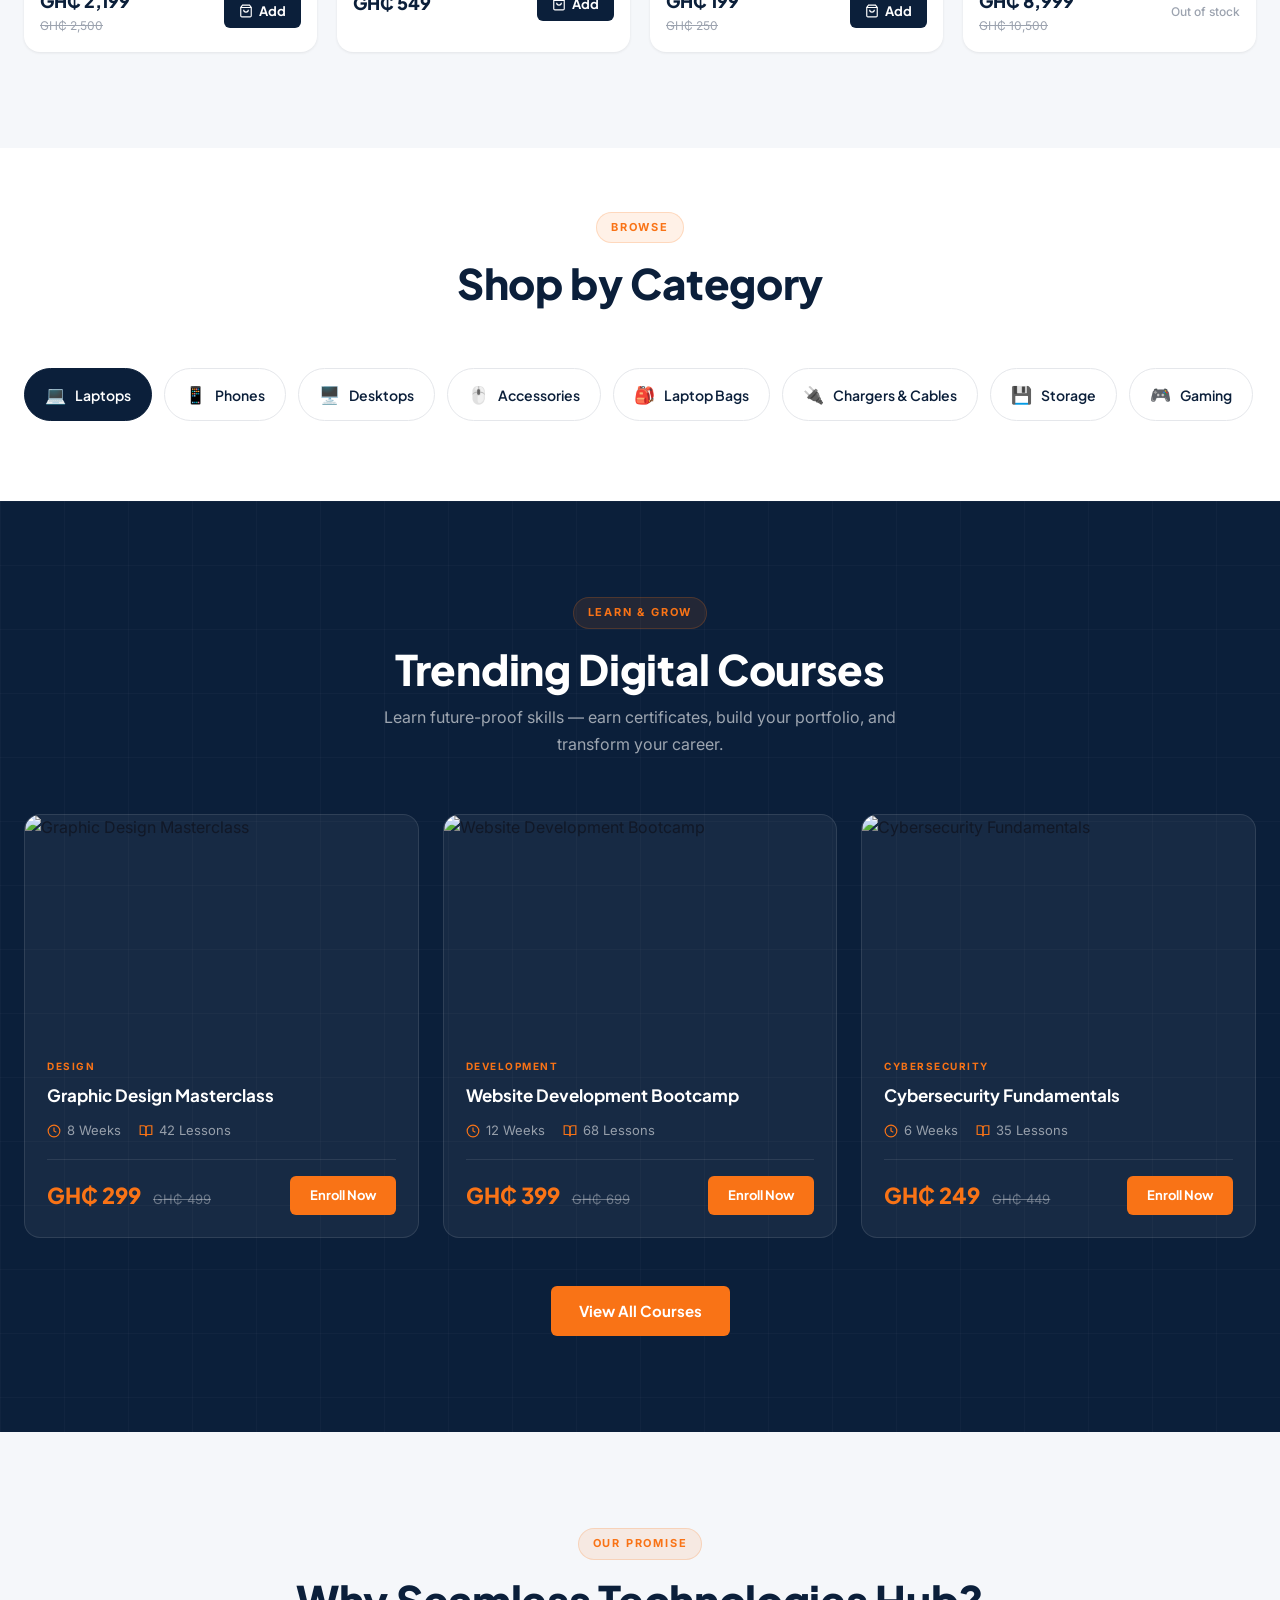
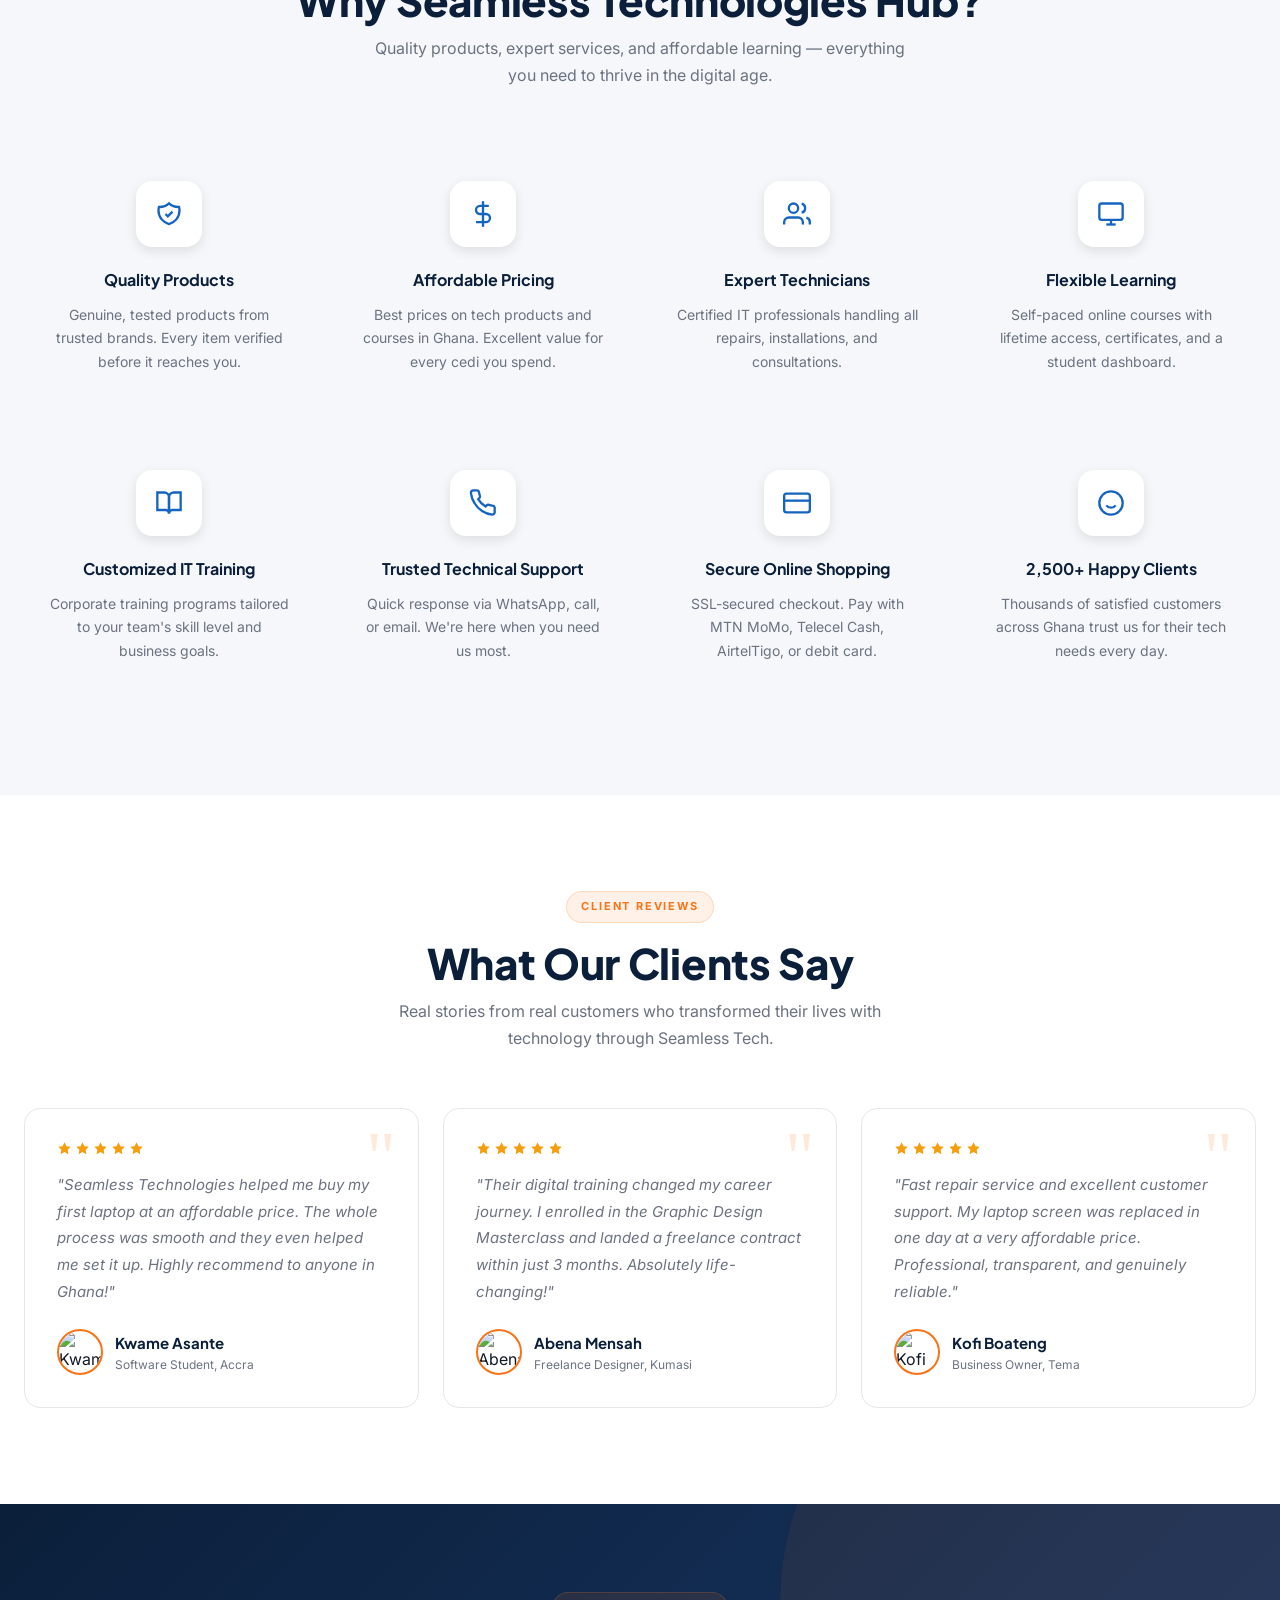
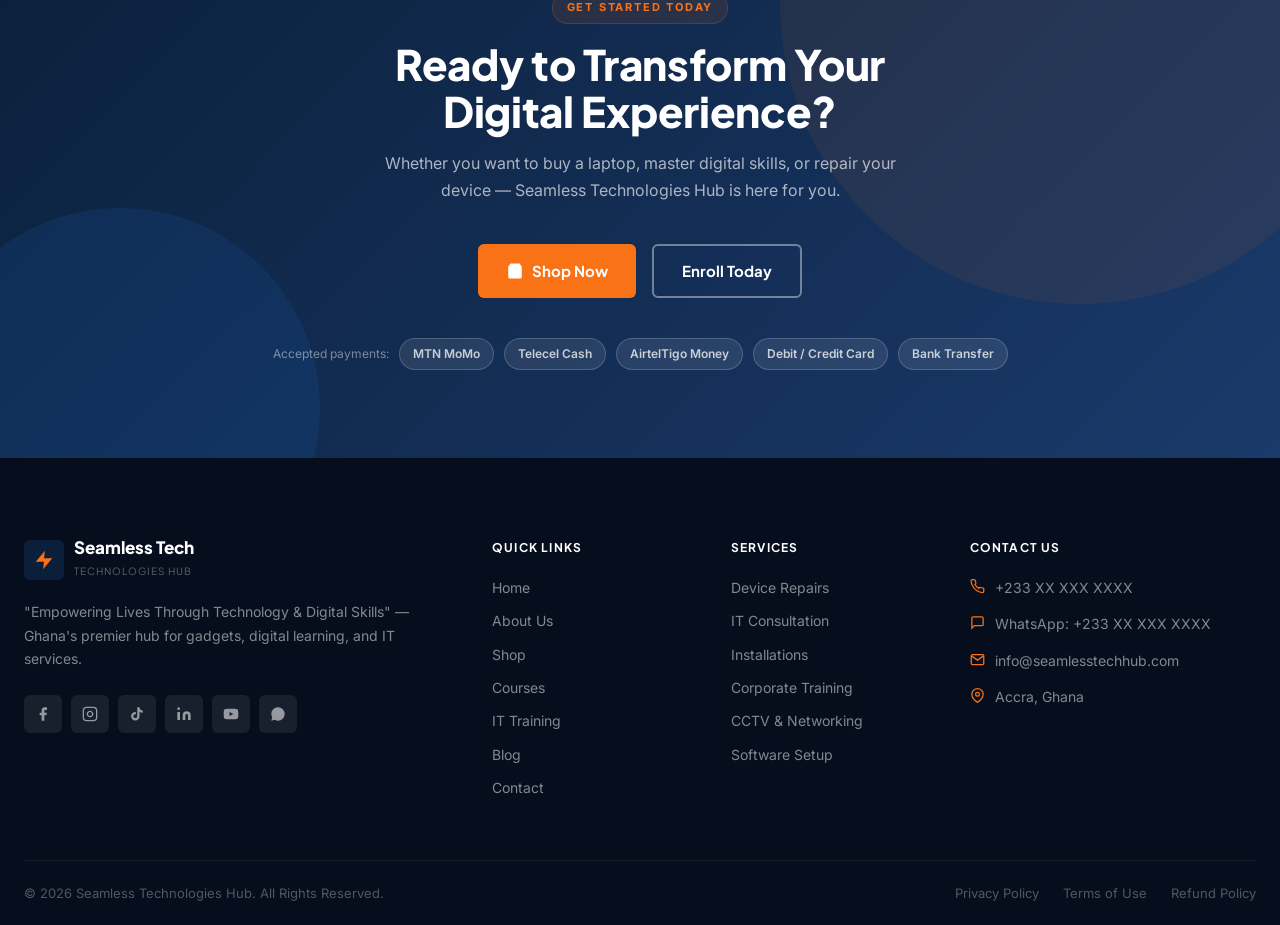
==== commit a11da840: "feat: add favicon, WhatsApp social icon to all pages - Add SVG favicon (navy + orange lightning bolt" ====
--- a/index.html
+++ b/index.html
@@ -3,6 +3,8 @@
 <head>
   <meta charset="UTF-8">
   <meta name="viewport" content="width=device-width, initial-scale=1.0">
+  <link rel="icon" href="favicon.svg" type="image/svg+xml">
+  <link rel="apple-touch-icon" href="favicon.svg">
   <title>Seamless Technologies Hub — Empowering Lives Through Technology & Digital Skills</title>
   <meta name="description" content="Ghana's one-stop hub for quality laptops, digital courses, IT training, device repairs, and tech consultations.">
   <link rel="preconnect" href="https://fonts.googleapis.com">
@@ -1606,6 +1608,9 @@
             </a>
             <a href="#" class="social-btn" title="YouTube">
               <svg viewBox="0 0 24 24"><path d="M22.54 6.42a2.78 2.78 0 0 0-1.95-1.96C18.88 4 12 4 12 4s-6.88 0-8.59.46a2.78 2.78 0 0 0-1.95 1.96A29 29 0 0 0 1 12a29 29 0 0 0 .46 5.58A2.78 2.78 0 0 0 3.41 19.6C5.12 20 12 20 12 20s6.88 0 8.59-.46a2.78 2.78 0 0 0 1.95-1.95A29 29 0 0 0 23 12a29 29 0 0 0-.46-5.58zM9.75 15.02V8.98L15.5 12l-5.75 3.02z"/></svg>
+            </a>
+            <a href="#" class="social-btn" title="WhatsApp">
+              <svg viewBox="0 0 24 24" fill="currentColor"><path d="M17.472 14.382c-.297-.149-1.758-.867-2.03-.967-.273-.099-.471-.148-.67.15-.197.297-.767.966-.94 1.164-.173.199-.347.223-.644.075-.297-.15-1.255-.463-2.39-1.475-.883-.788-1.48-1.761-1.653-2.059-.173-.297-.018-.458.13-.606.134-.133.298-.347.446-.52.149-.174.198-.298.298-.497.099-.198.05-.371-.025-.52-.075-.149-.669-1.612-.916-2.207-.242-.579-.487-.5-.669-.51-.173-.008-.371-.01-.57-.01-.198 0-.52.074-.792.372-.272.297-1.04 1.016-1.04 2.479 0 1.462 1.065 2.875 1.213 3.074.149.198 2.096 3.2 5.077 4.487.709.306 1.262.489 1.694.625.712.227 1.36.195 1.871.118.571-.085 1.758-.719 2.006-1.413.248-.694.248-1.289.173-1.413-.074-.124-.272-.198-.57-.347zM12.003 2c-5.514 0-9.997 4.483-9.997 9.997 0 1.762.46 3.413 1.268 4.848L2.006 22l5.261-1.377A9.967 9.967 0 0012.003 22c5.514 0 9.997-4.483 9.997-9.997 0-5.514-4.483-9.997-9.997-9.997z"/></svg>
             </a>
           </div>
         </div>
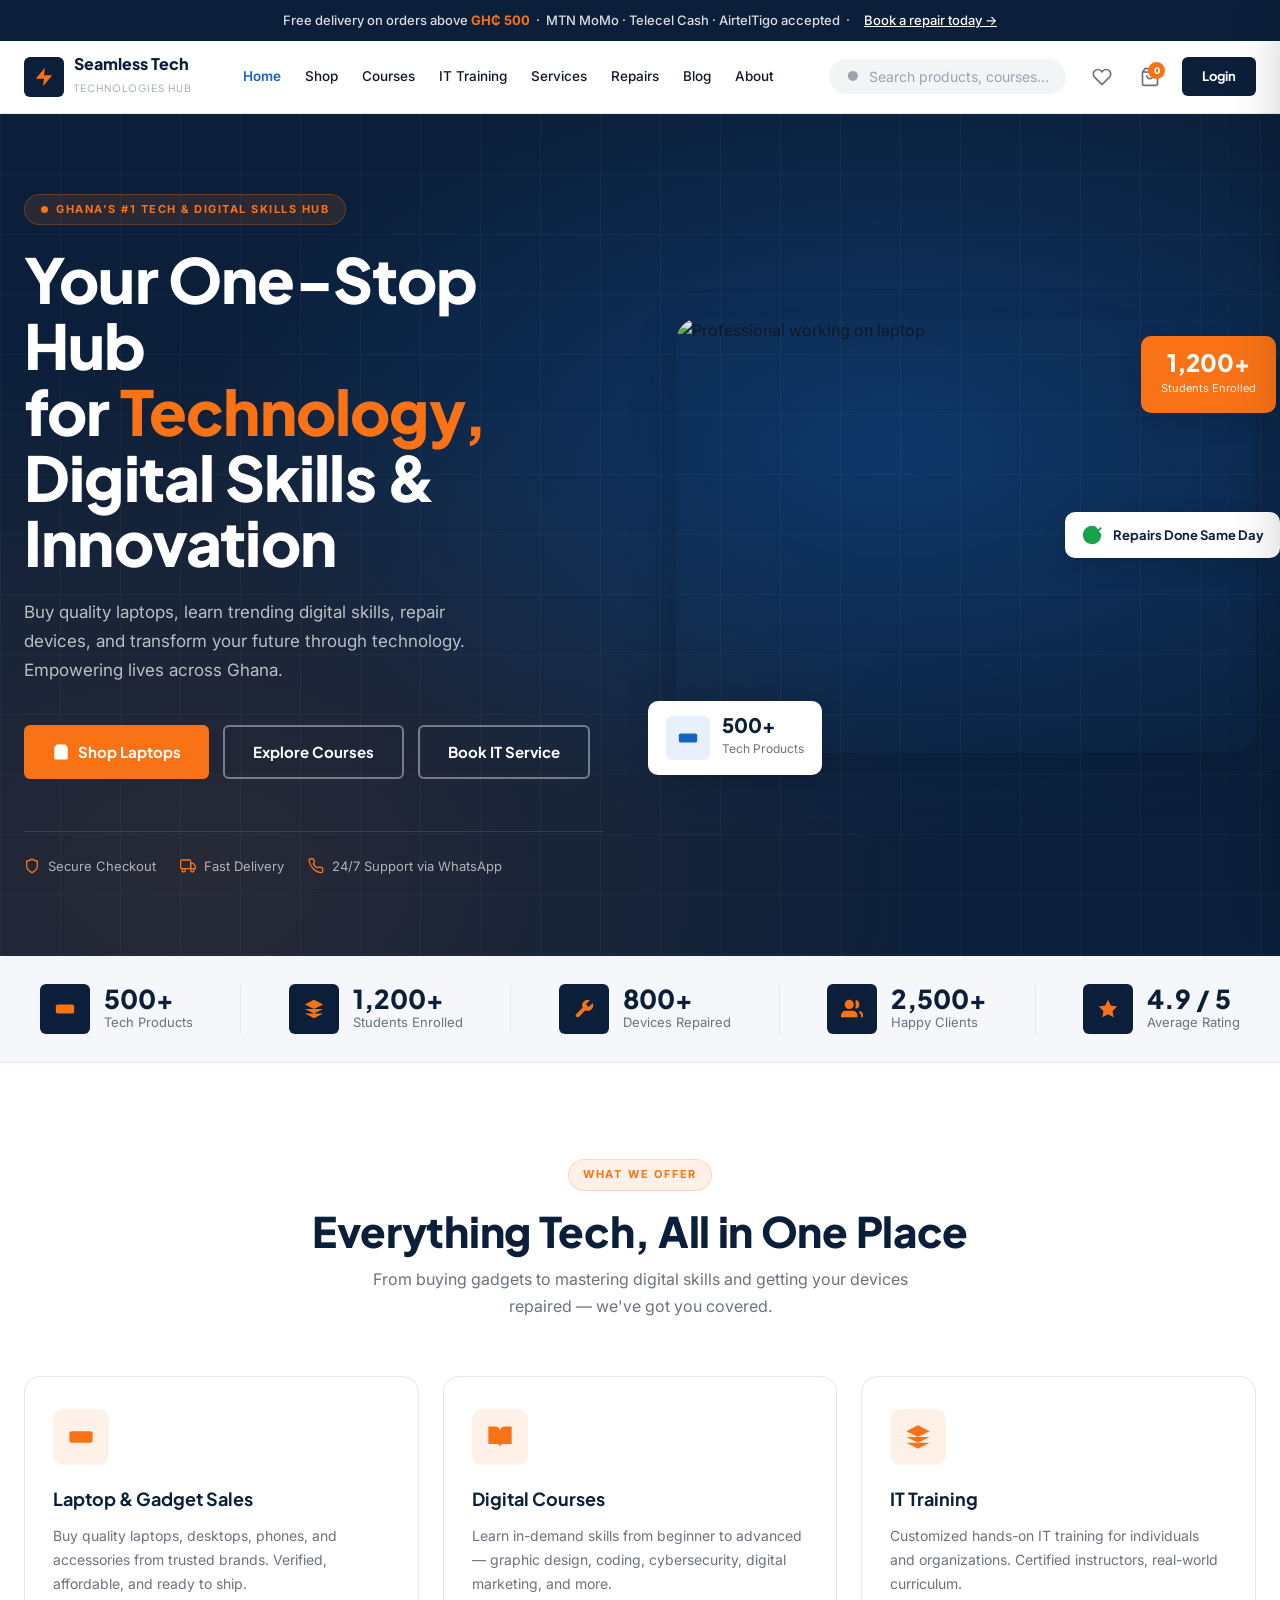
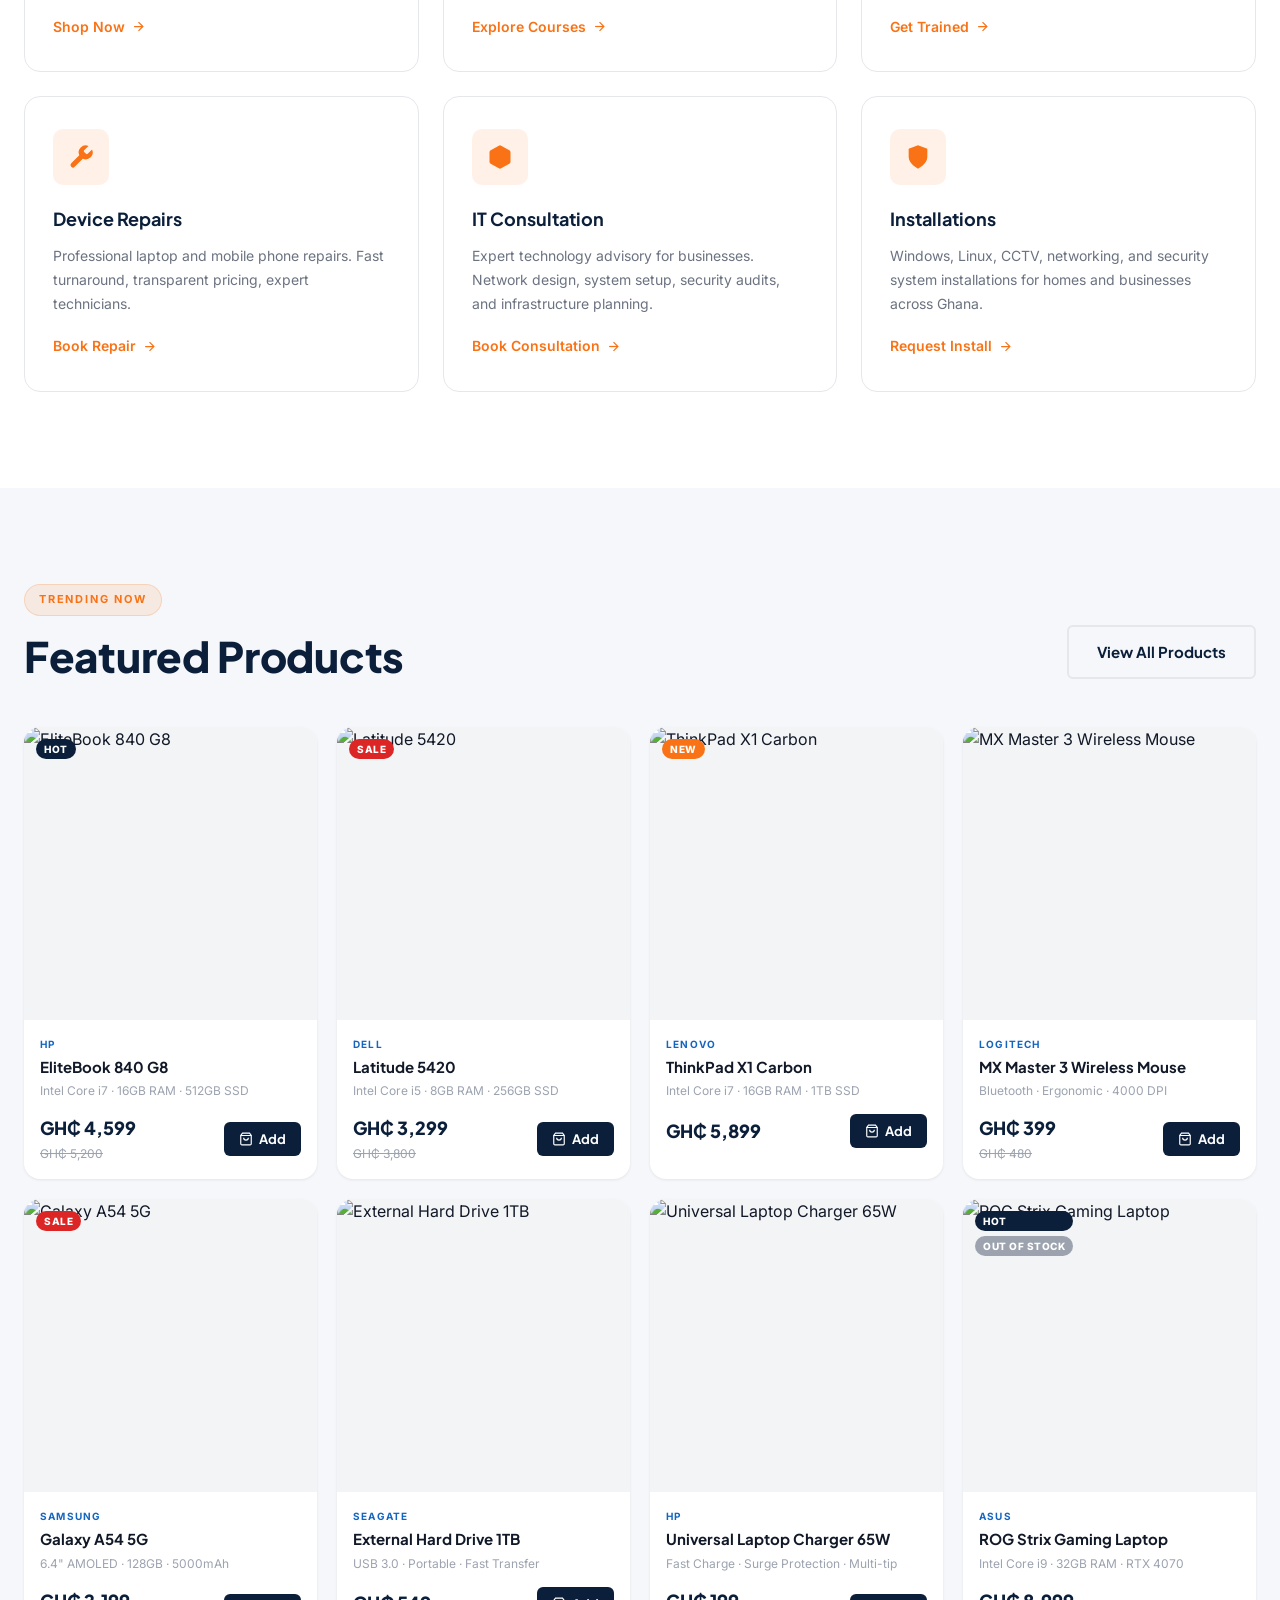
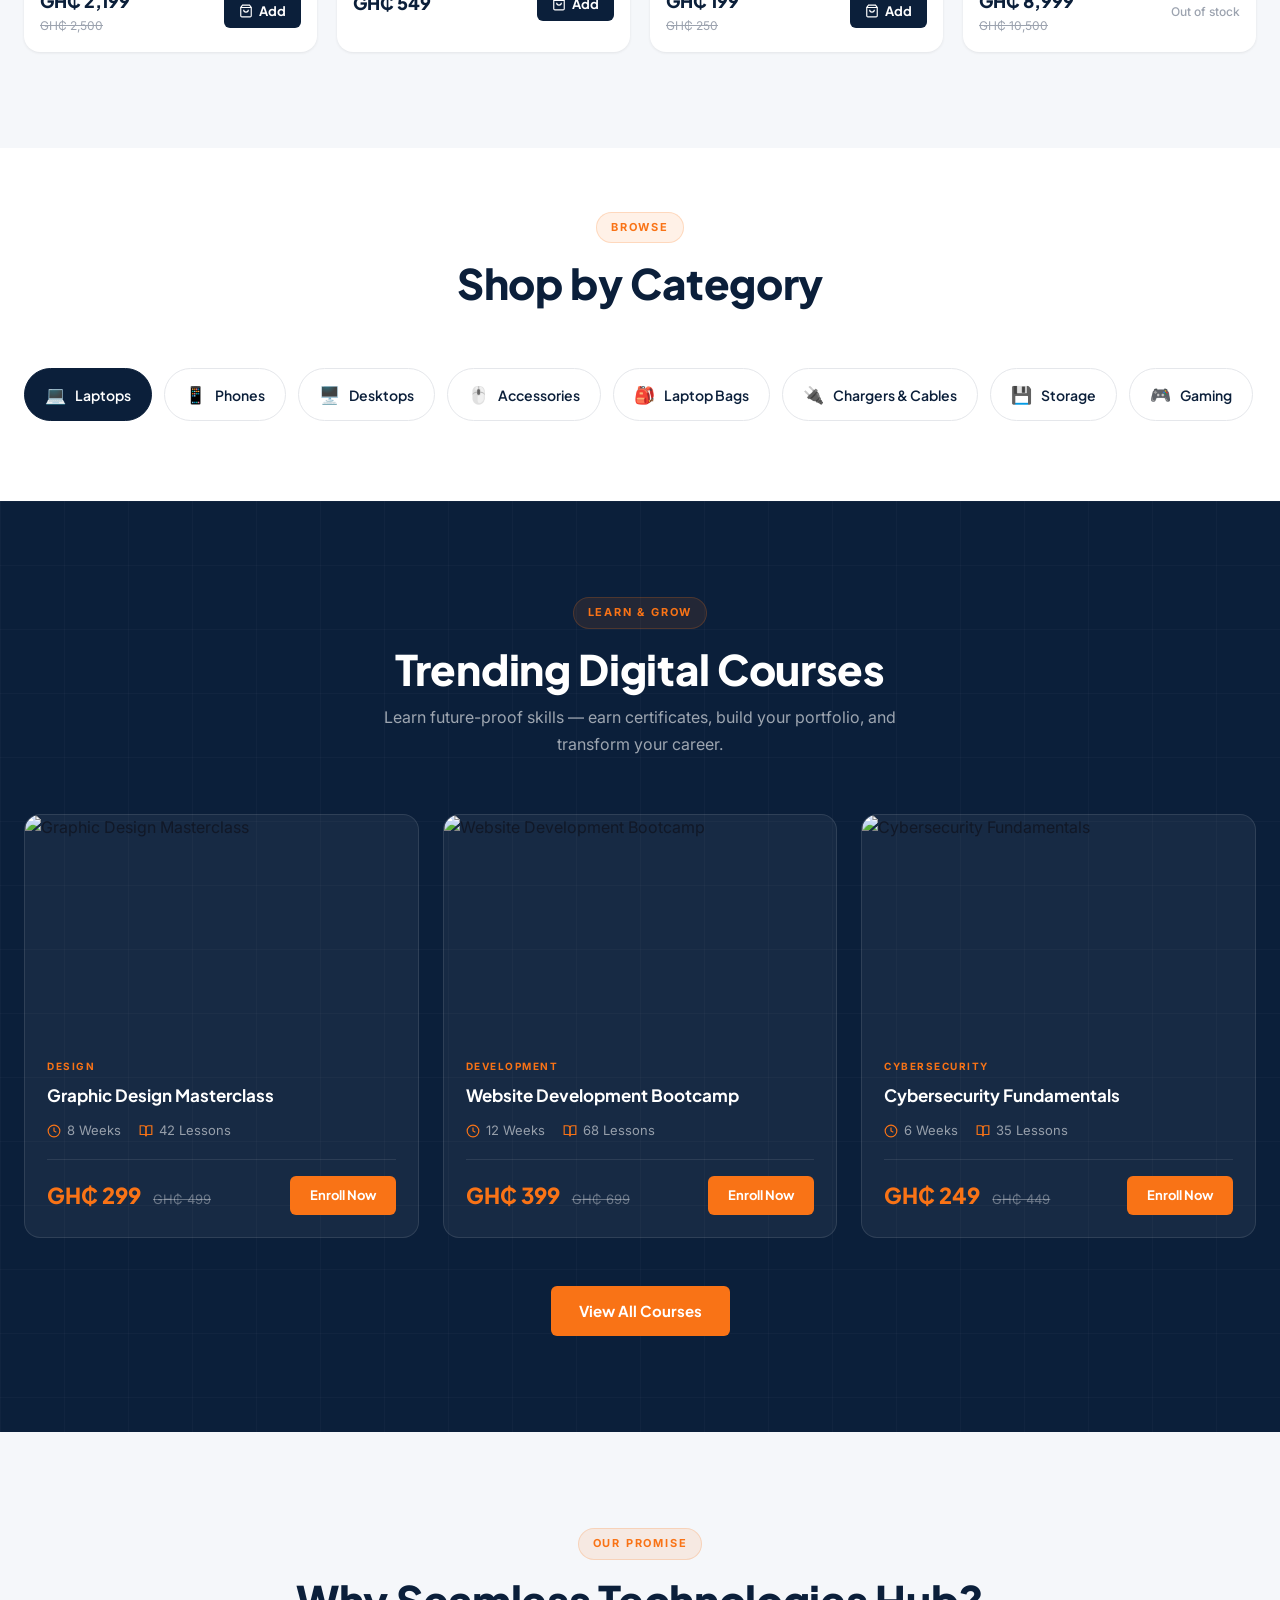
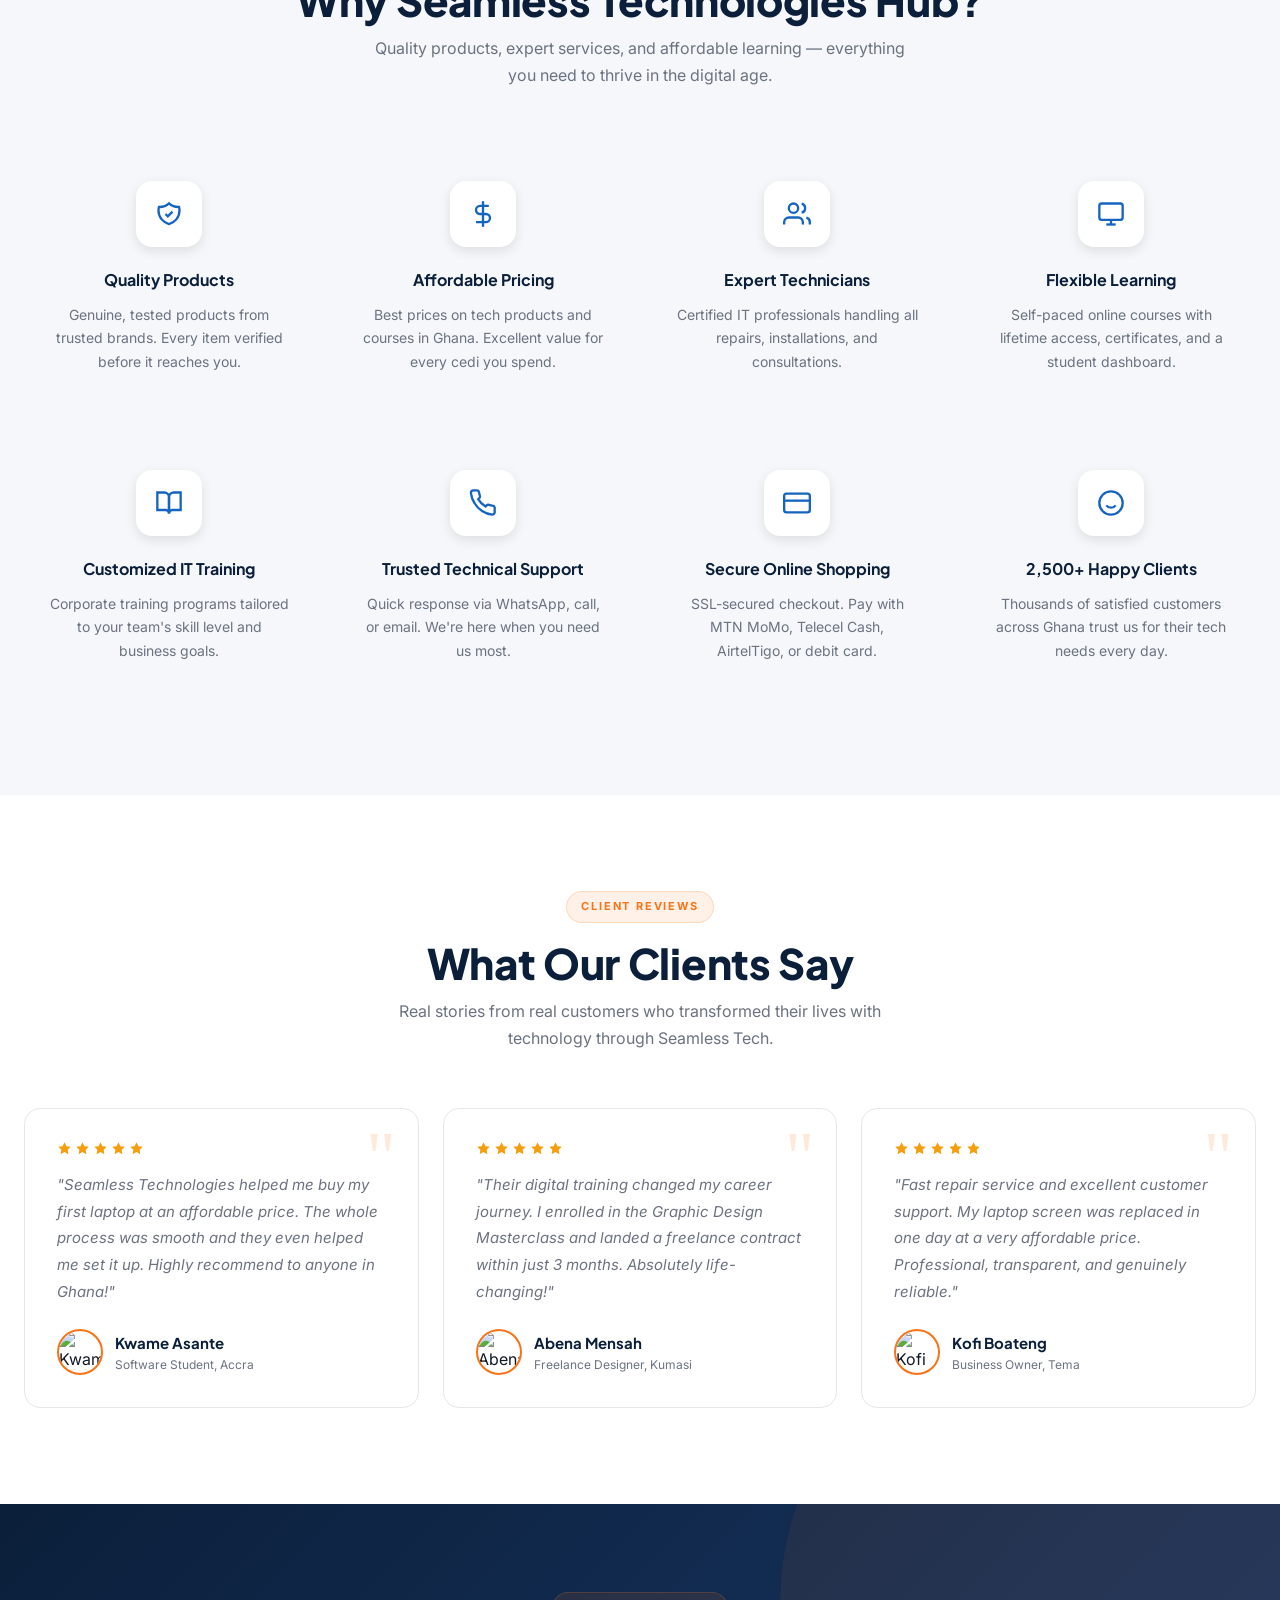
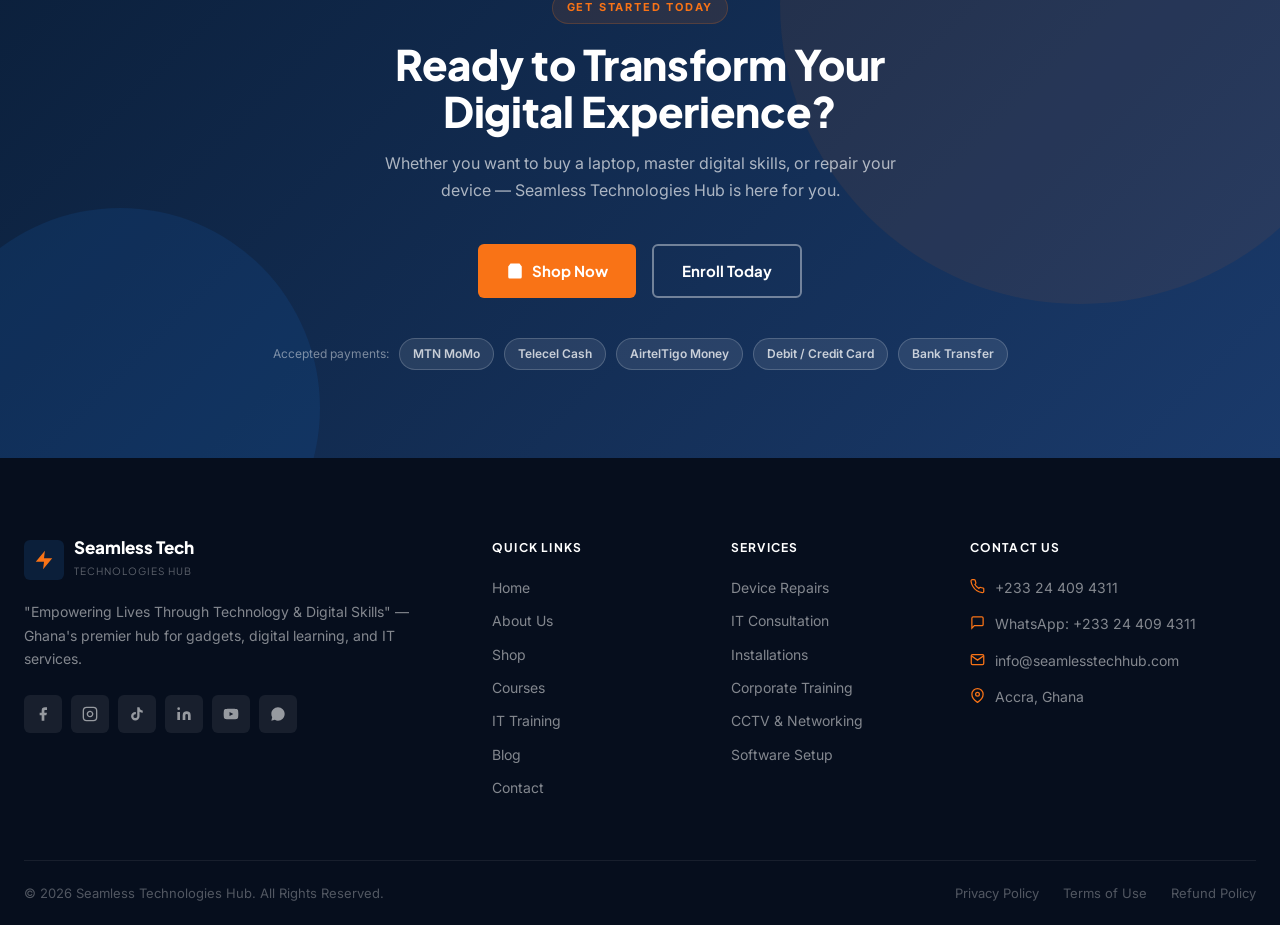
==== commit d2f0dfac: "feat: update content from client document — real contact info, mission/vision, new courses, training" ====
--- a/index.html
+++ b/index.html
@@ -5,6 +5,16 @@
   <meta name="viewport" content="width=device-width, initial-scale=1.0">
   <link rel="icon" href="favicon.svg" type="image/svg+xml">
   <link rel="apple-touch-icon" href="favicon.svg">
+  <meta property="og:type" content="website">
+  <meta property="og:site_name" content="Seamless Technologies Hub">
+  <meta property="og:title" content="Seamless Technologies Hub — Empowering Lives Through Technology & Digital Skills">
+  <meta property="og:description" content="Ghana's premier hub for laptops, gadgets, digital learning courses, and IT services. Shop, learn, and grow with us in Accra.">
+  <meta property="og:image" content="https://images.unsplash.com/photo-1519389950473-47ba0277781c?w=1200&h=630&fit=crop&q=80">
+  <meta property="og:image:width" content="1200">
+  <meta property="og:image:height" content="630">
+  <meta property="og:url" content="https://www.seamlesstechhub.com/">
+  <meta name="twitter:card" content="summary_large_image">
+  <meta name="twitter:image" content="https://images.unsplash.com/photo-1519389950473-47ba0277781c?w=1200&h=630&fit=crop&q=80">
   <title>Seamless Technologies Hub — Empowering Lives Through Technology & Digital Skills</title>
   <meta name="description" content="Ghana's one-stop hub for quality laptops, digital courses, IT training, device repairs, and tech consultations.">
   <link rel="preconnect" href="https://fonts.googleapis.com">
@@ -1644,11 +1654,11 @@
           <h4>Contact Us</h4>
           <div class="ft-contact-row">
             <svg viewBox="0 0 24 24" stroke-width="2"><path d="M22 16.92v3a2 2 0 0 1-2.18 2 19.79 19.79 0 0 1-8.63-3.07A19.5 19.5 0 0 1 4.69 12a19.79 19.79 0 0 1-3.07-8.67A2 2 0 0 1 3.6 1.18h3a2 2 0 0 1 2 1.72 12.84 12.84 0 0 0 .7 2.81 2 2 0 0 1-.45 2.11L7.91 8.72a16 16 0 0 0 6.29 6.29l.95-.95a2 2 0 0 1 2.11-.45 12.84 12.84 0 0 0 2.81.7A2 2 0 0 1 22 16.92z"/></svg>
-            +233 XX XXX XXXX
+            +233 24 409 4311
           </div>
           <div class="ft-contact-row">
             <svg viewBox="0 0 24 24" stroke-width="2"><path d="M21 15a2 2 0 0 1-2 2H7l-4 4V5a2 2 0 0 1 2-2h14a2 2 0 0 1 2 2z"/></svg>
-            WhatsApp: +233 XX XXX XXXX
+            WhatsApp: +233 24 409 4311
           </div>
           <div class="ft-contact-row">
             <svg viewBox="0 0 24 24" stroke-width="2"><path d="M4 4h16c1.1 0 2 .9 2 2v12c0 1.1-.9 2-2 2H4c-1.1 0-2-.9-2-2V6c0-1.1.9-2 2-2z"/><polyline points="22,6 12,13 2,6"/></svg>
